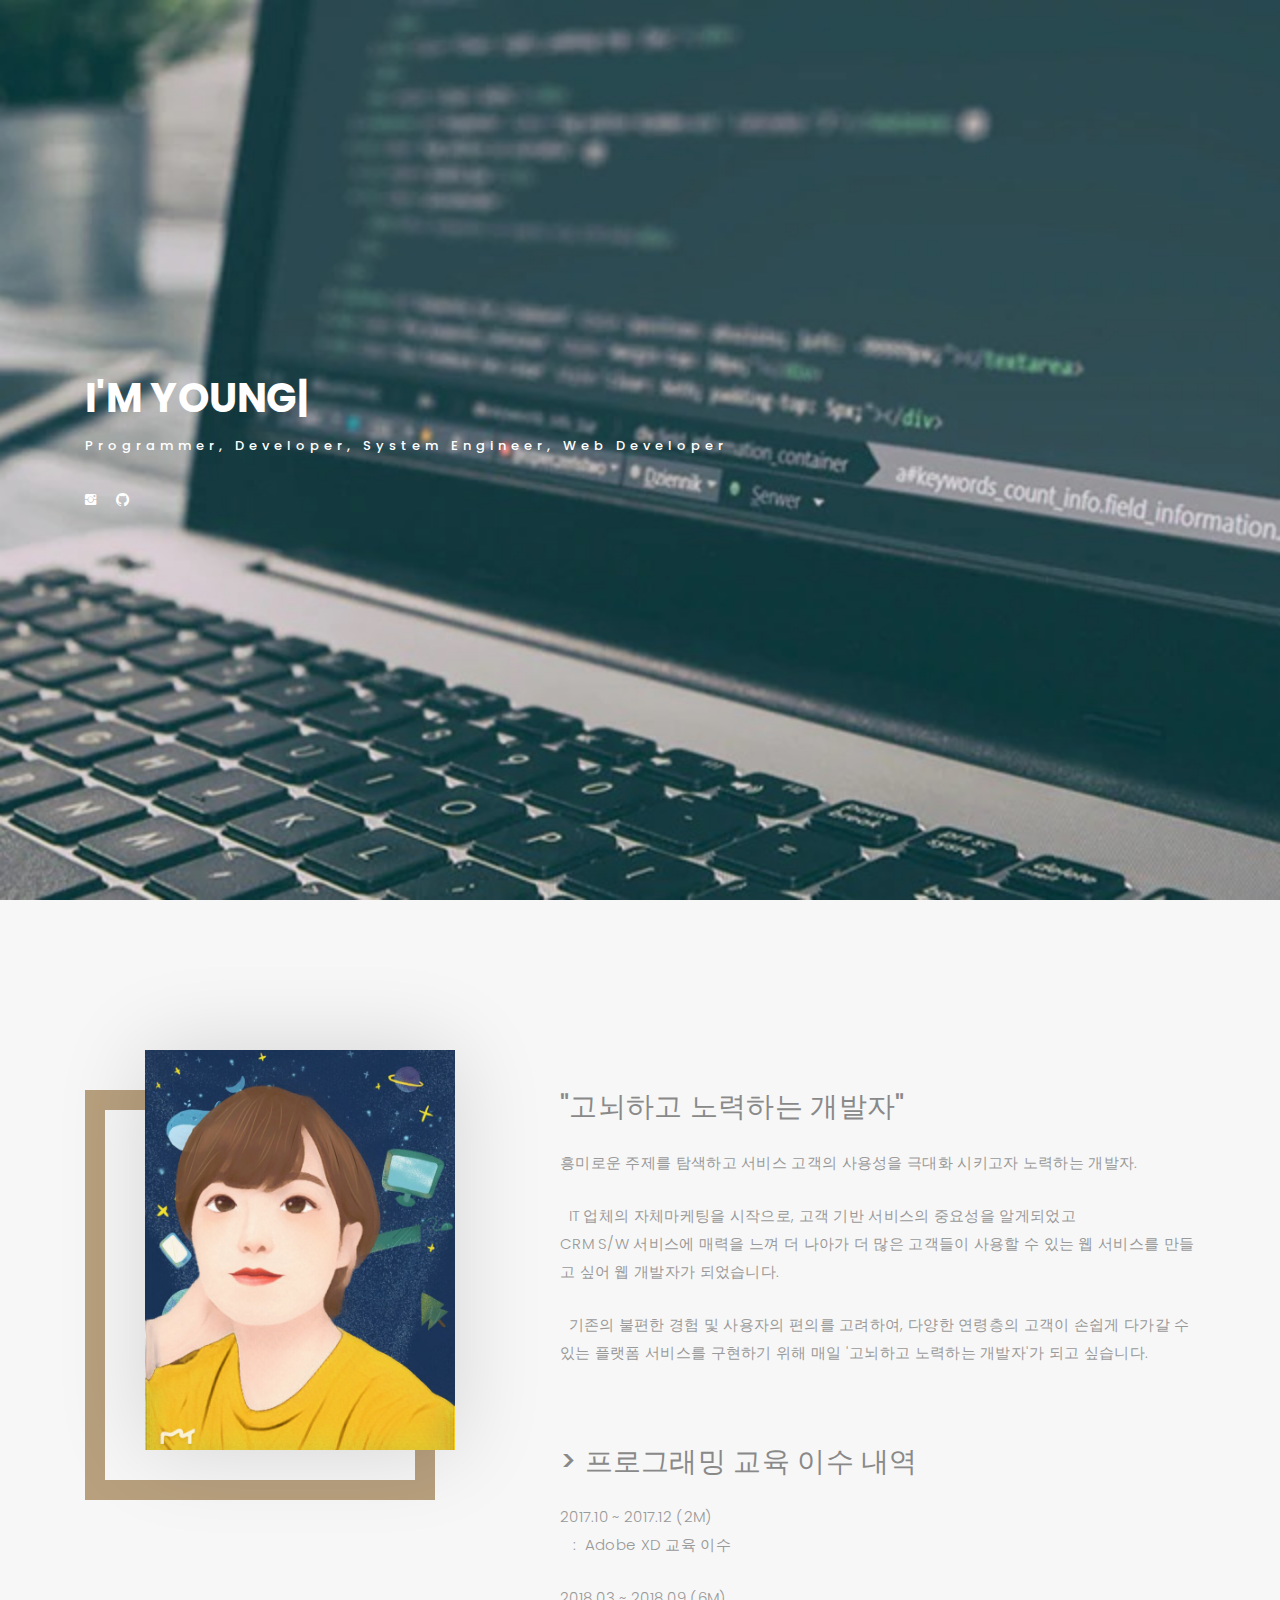
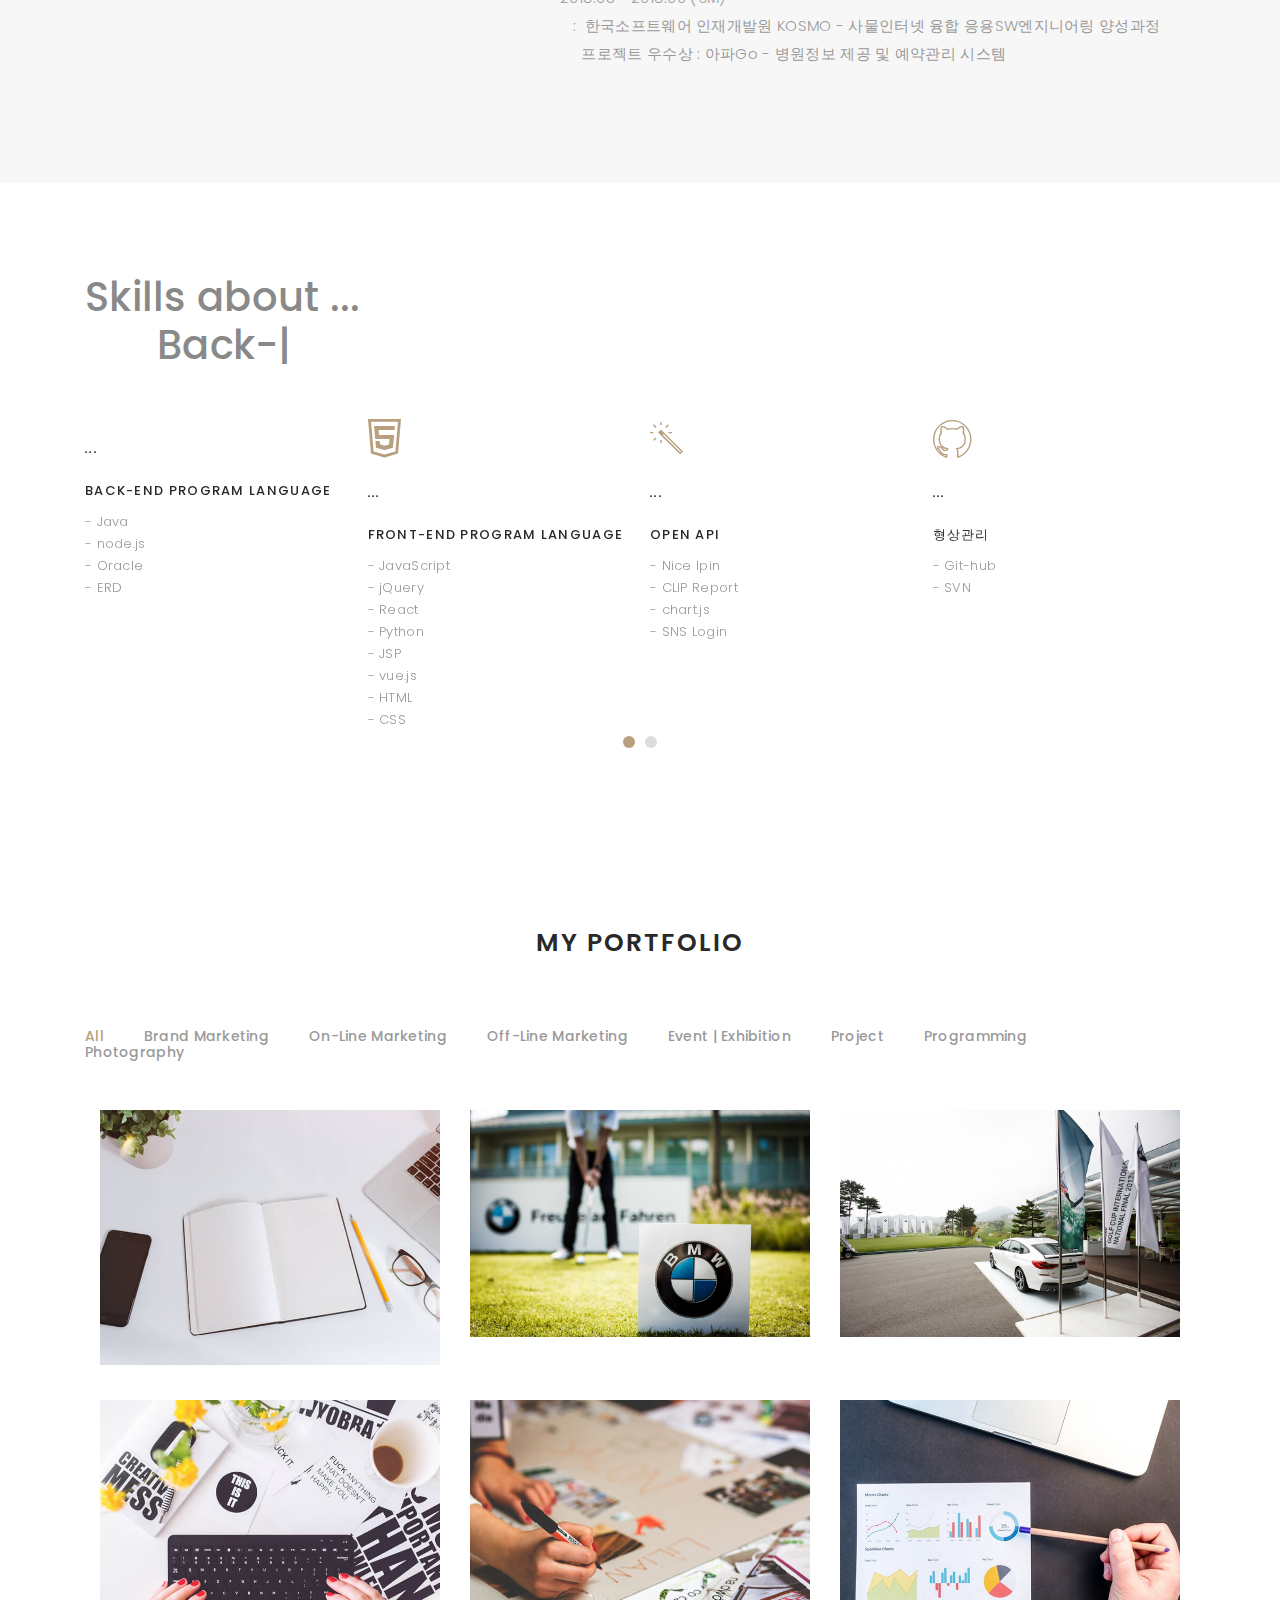
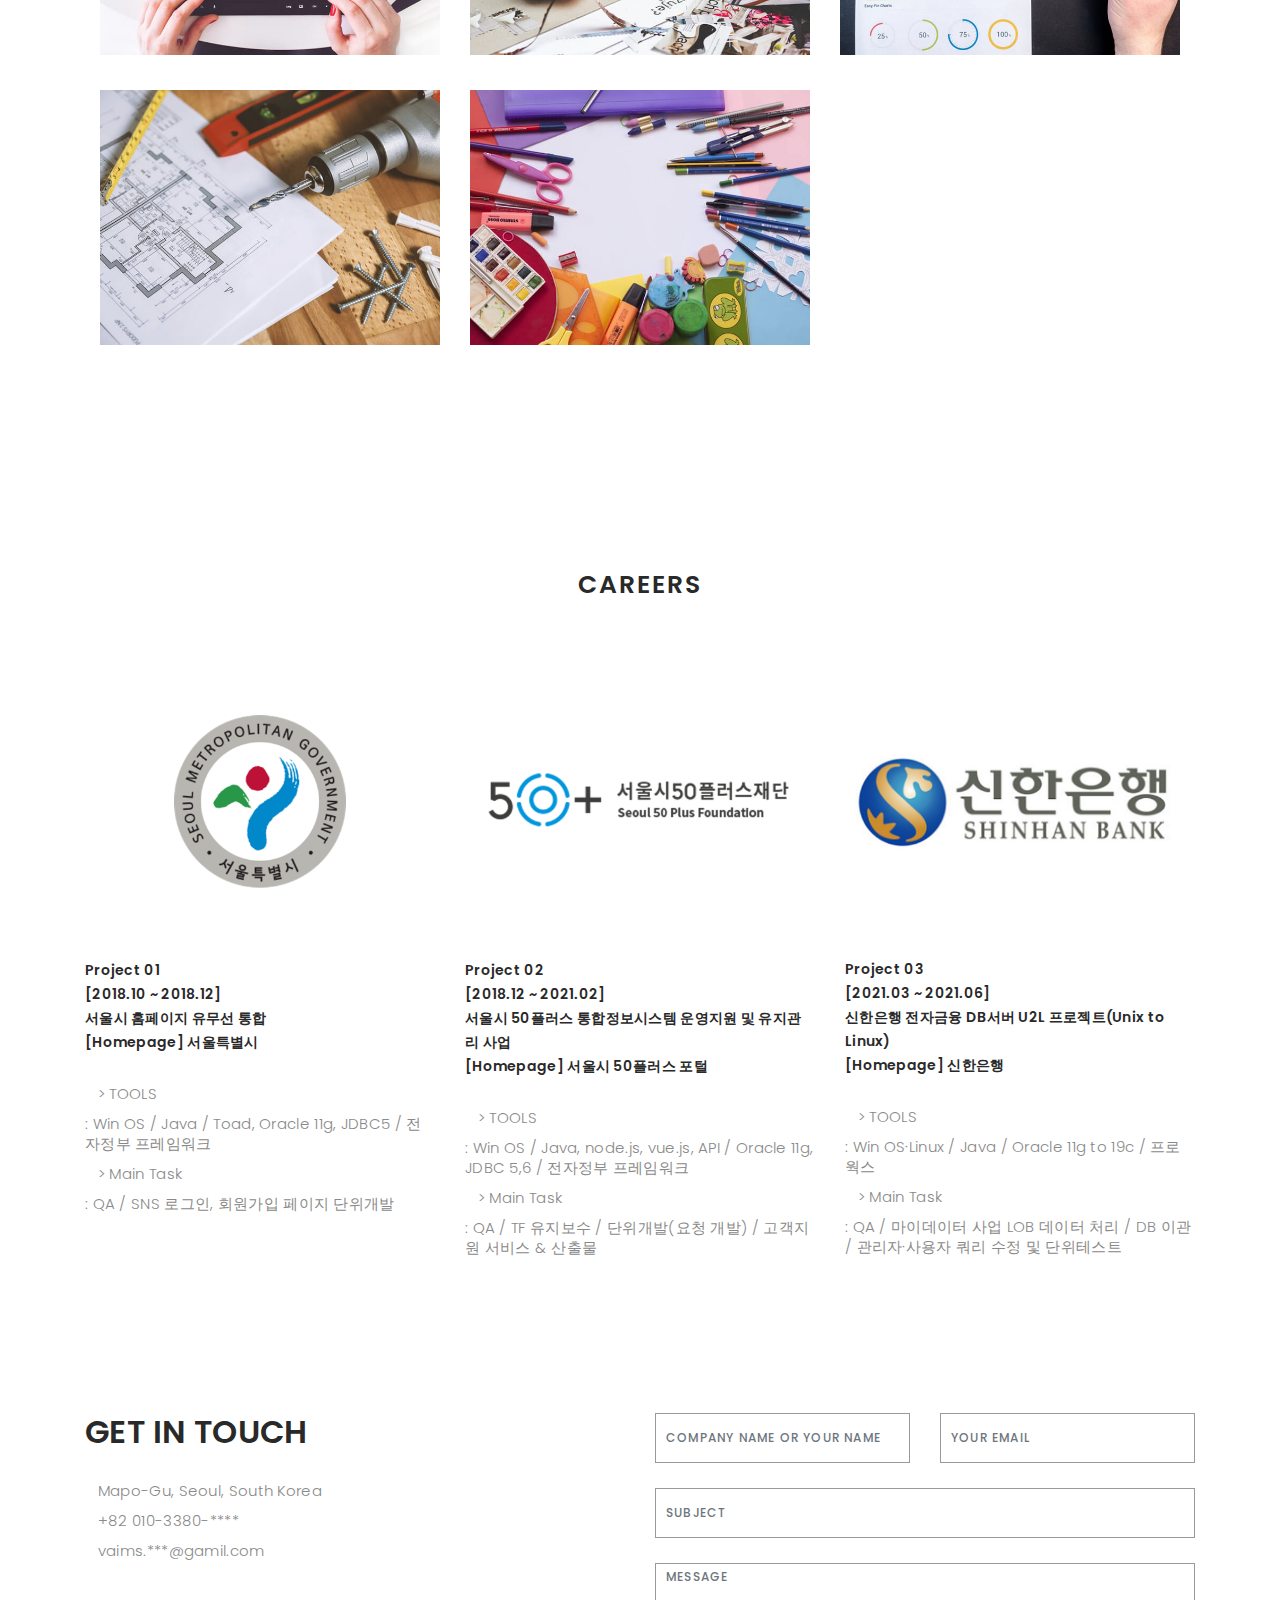
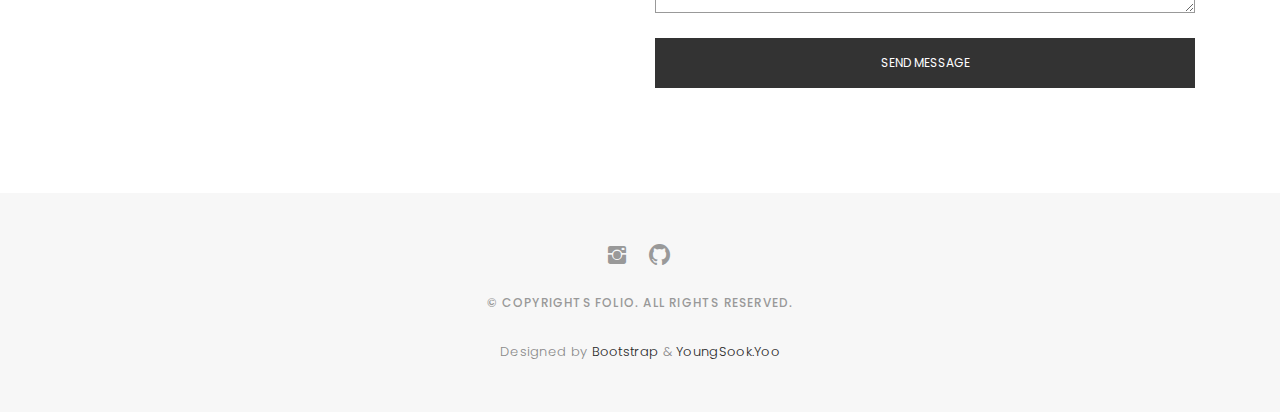
==== index.html @ ab460803 "2022.04.12_23:59 - 오늘 마지막 업뎃" ====
<html>
<head>
  <!-- meta -->
  <meta charset="utf-8">
  <meta content="width=device-width, initial-scale=1.0" name="viewport">

  <title>wegoYoo Folio</title>
  <meta content="" name="keywords">
  <meta content="" name="description">

  <!-- Google Fonts -->
  <link href="https://fonts.googleapis.com/css?family=Poppins:300,300i,400,400i,500,500i,600,600i,700,700i|Playfair+Display:400,400i,700,700i,900,900i" rel="stylesheet">

  <!-- Bootstrap CSS File -->
  <link href="resources/css/bootstrap.min.css" rel="stylesheet">

  <!-- Libraries CSS Files -->
  <link href="resources/css/ionicons.min.css" rel="stylesheet">
  <link href="resources/css/owl.carousel.min.css" rel="stylesheet">
  <link href="resources/css/magnific-popup.css" rel="stylesheet">
  <link href="resources/css/hover.min.css" rel="stylesheet">
  <!-- Main Stylesheet File -->
  <link href="resources/css/style.css" rel="stylesheet">

  <!-- Responsive css -->
  <link href="resources/css/responsive.css" rel="stylesheet">

  <!-- Favicon -->
  <link rel="shortcut icon" href="resources/images/favicon_03.png">

  <!-- =======================================================
    Theme Name: Folio
    Theme URL: https://bootstrapmade.com/folio-bootstrap-portfolio-template/
    Author: BootstrapMade.com
    Author URL: https://bootstrapmade.com
  ======================================================= -->
</head>

<body>

  <!-- start section navbar -->
  <nav id="main-nav">
    <div class="row">
      <div class="container">

        <div class="logo">
          <a href="#"><img src="resources/images/logo_03.png" alt="logo"></a>
        </div>

        <div class="responsive"><i data-icon="m" class="ion-navicon-round"></i></div>

        <ul class="nav-menu list-unstyled">
          <li><a href="#home" class="smoothScroll">Home | 홈</a></li>
          <li><a href="#aboutme" class="smoothScroll">About me | 소개</a></li>
          <li><a href="#skills" class="smoothScroll">Skills | 기술</a></li>
          <li><a href="#portfolio" class="smoothScroll">Portfolio | 포트폴리오</a></li>
          <li><a href="#careers" class="smoothScroll">Careers | 경력</a></li>
          <li><a href="#contact" class="smoothScroll">Contact | 연락</a></li>
          <li><a href="manager.do">Manager | 관리자</a></li>
        </ul>

      </div>
    </div>
  </nav>
  <!-- End section navbar -->


  <!-- start section header -->
  <div id="header" class="home">

    <div class="container">
      <div class="header-content">
        <h1>I'm <span class="typed"></span></h1>
        <p>Programmer, Developer, System Engineer, Web Developer</p>

        <ul class="list-unstyled list-social">
          <!--
          <li><a href="#"><i class="ion-social-facebook"></i></a></li>
          <li><a href="#"><i class="ion-social-twitter"></i></a></li>
          <li><a href="#"><i class="ion-social-googleplus"></i></a></li>
          <li><a href="#"><i class="ion-social-tumblr"></i></a></li>
          <li><a href="#"><i class="ion-social-dribbble"></i></a></li>
          -->
          <li><a href="https://www.instagram.com/nwego_on/"><i class="ion-social-instagram"></i></a></li>
          <li><a href="https://github.com/wegoYoo"><i class="ion-social-github"></i></a></li>
        </ul>
      </div>
    </div>
  </div>
  <!-- End section header -->


  <!-- start section aboutme -->
  <div id="aboutme" class="paddsection">
    <div class="container">
      <div class="row justify-content-between">

        <div class="col-lg-4 ">
          <div class="div-img-bg">
            <div class="aboutme-img">
              <img src="resources/images/claire.jpg" class="img-responsive" alt="me">
            </div>
          </div>
        </div>

        <!-- About me 소개문구 Start -->
        <div class="col-lg-7">
          <div class="aboutme-descr">
            <h3>"고뇌하고 노력하는 개발자"</h3>
            <p>흥미로운 주제를 탐색하고 서비스 고객의 사용성을 극대화 시키고자 노력하는 개발자.</p>
            
            <p>&nbsp&nbspIT 업체의 자체마케팅을 시작으로, 고객 기반 서비스의 중요성을 알게되었고<br>
            CRM S/W 서비스에 매력을 느껴 더 나아가 더 많은 고객들이 사용할 수 있는 웹 서비스를 만들고 싶어 웹 개발자가 되었습니다.</p>
            
            <p>&nbsp&nbsp기존의 불편한 경험 및 사용자의 편의를 고려하여, 다양한 연령층의 고객이 손쉽게 다가갈 수 있는 플랫폼 서비스를 구현하기 위해 매일 '고뇌하고 노력하는 개발자'가 되고 싶습니다.</p>
          </div>
          <p>&nbsp</p>
          <h3> > 프로그래밍 교육 이수 내역</h3>
          <p>
           2017.10 ~ 2017.12 (2M)<br>
            &nbsp&nbsp :&nbsp Adobe XD 교육 이수
          </p>
          <p>
           2018.03 ~ 2018.09 (6M)<br>
            &nbsp&nbsp :&nbsp 한국소프트웨어 인재개발원 KOSMO - 사물인터넷 융합 응용SW엔지니어링 양성과정 <br>
            &nbsp&nbsp&nbsp&nbsp 프로젝트 우수상 : 아파Go - 병원정보 제공 및 예약관리 시스템
          </p>

        </div>
        <!-- About me 소개문구 End -->
      </div>
    </div>
  </div>
  <!-- end section aboutme -->

  
  <!-- start section skills -->
  <div id="skills" class="paddsection">
    <div class="container">
      
      <h1>Skills about ...</h1>
      <h1>&nbsp&nbsp&nbsp&nbsp&nbsp&nbsp
        <span class="typed2"></span>
      </h1>
      <h1> &nbsp&nbsp&nbsp </h1>
        <!--  
          <p>UI/UX</p>
          <p>text 01</p>
          <p>text 02</p>
          <p>...</p>
        -->
        
<!-- 이동 여기로  -->
        <div class="services-carousel owl-theme">
          
          <!-- Back-end program 언어 -->
          <!-- Java / node / Oracle / ERD -->
          <div class="services-block">
            <i class="icon ion_social_nodejs-outline"><span>...</span></i>
            <span>Back-end Program Language</span>
            <p class="separator">
              - Java<br>
              - node.js<br>
              - Oracle<br>
              - ERD
            </p>
          </div>

          <!-- Front-end program 언어 -->
          <!-- Javascript / jQuery / React / Python / JSP / vue / HTML / CSS -->
          <div class="services-block">
            <i class="icon ion-social-html5-outline"><span>...</span></i>
            <span>Front-end Program Language</span>
            <p class="separator">
              - JavaScript<br>
              - jQuery<br>
              - React<br>
              - Python<br>
              - JSP<br>
              - vue.js<br>
              - HTML<br>
              - CSS
            </p>
          </div>
          
          <!-- Open API (Open Application Programing Interface) -->
          <!-- Nice Ipin / CLIP Report / chart.js / SNS Login -->
          <div class="services-block">
            <i class="ion-ios-color-wand-outline"><span>...</span></i>
            <span>Open API</span>
            <p class="separator">
              - Nice Ipin<br>
              - CLIP Report<br>
              - chart.js<br>
              - SNS Login
            </p>
          </div>

          <!-- 형상관리 -->
          <!-- Git-hub / SVN -->
          <div class="services-block">
            <i class="icon ion-social-github-outline"><span>...</span></i>
            <span>형상관리</span>
            <p class="separator">
              - Git-hub<br>
              - SVN
            </p>
          </div>
          
          <!-- UX / UI -->
          <!-- Adobe XD -->
          <div class="services-block">
            <i class="ion-ios-browsers-outline"></i>
            <span>UI/UX DESIGN</span>
            <p class="separator"> 
              - Adobe XD
            </p>
            <!--
            숙명여자대학교 경영전문 대학원 재학중, Design Thinking 솔루션기획 과제로 Adobe XD 프로그램을 적용하여 KB App Card prototype을 제작하였습니다.
            동영상 첨부 : C:\Users\vaims\Desktop\File Tree\Claire.yoo\03_SMU\Tiger Program_Design Thinking_정병익 교수님/KB App Card_prototype_감귤스.mp4
            -->
          </div>

          <!-- APP program 언어 -->
          <!-- Android Studio -->
          <div class="services-block">
            <i class="ion-social-android-outline"></i>
            <span>APP Program Language</span>
            <p class="separator">
              >> Android studio
            </p>
              <!--
              - 교육이력 : 개발자 교육<br> 안드로이드 스튜디로 프로그램으로 TEST앱 생성
              -->
          </div>
          
<!-- 생략
          <div class="services-block">
            <i class="ion-ios-analytics-outline"></i>
            <span>Analytics</span>
            <p class="separator">To an English person, it will seem like simplified English,told me what </p>
          </div>

          <div class="services-block">
            <i class="ion-ios-camera-outline"></i>
            <span>PHOTOGRAPHY 행사기획</span>
            <p class="separator">To an English person, it will seem like simplified English,told me what </p>
          </div>
생략 -->
        </div>
    </div>
  </div>
  <!-- end section skills -->
  

  <!-- start section services -->
<!-- 
  <div id="services">
    <div class="container">
이동 여기서
    </div>
  </div>
-->
  <!-- end section services -->


  <!-- start section portfolio -->
  <div id="portfolio" class="text-center paddsection">

    <div class="container">
      <div class="section-title text-center">
        <h2>My Portfolio</h2>
      </div>
    </div>

    <div class="container">
      <div class="row">
        <div class="col-md-12">

          <div class="portfolio-list">

            <ul class="nav list-unstyled" id="portfolio-flters">
<!-- 
              <li class="filter filter-active" data-filter=".all">all</li>
              <li class="filter" data-filter=".branding">branding</li>
              <li class="filter" data-filter=".mockups">mockups</li>
              <li class="filter" data-filter=".uikits">ui kits</li>
              <li class="filter" data-filter=".webdesign">web design</li>
              <li class="filter" data-filter=".photography">photography</li>
 -->
              <li class="filter filter-active" data-filter=".all">all</li>
              <li class="filter" data-filter=".brandMarketing">brand marketing</li>
              <li class="filter" data-filter=".onlineMarketing">on-line marketing</li>
              <li class="filter" data-filter=".offlineMarketing">off-line marketing</li>
              <li class="filter" data-filter=".eventAndExhibition">event | exhibition</li>
              <li class="filter" data-filter=".project">project</li>
              <li class="filter" data-filter=".programming">programming</li>
              <li class="filter" data-filter=".photography">photography</li>
            </ul>

          </div>

          <div class="portfolio-container">

            <div class="col-lg-4 col-md-6 portfolio-thumbnail all brandMarketing programming project">
              <a class="popup-img" href="resources/images/portfolio/1.jpg">
                <img src="resources/images/portfolio/1.jpg" alt="img">
              </a>
            </div>
            
            <div class="col-lg-4 col-md-6 portfolio-thumbnail all onlineMarketing programming project">
              <a class="popup-img" href="resources/images/BGCI2018_01.jpg">
                <img src="resources/images/BGCI2018_01.jpg" alt="img">
              </a>
            </div>
            
            <div class="col-lg-4 col-md-6 portfolio-thumbnail all offlineMarketing programming project">
              <a class="popup-img" href="resources/images/BMW_GolfCupInternational National Final 2017_05.jpg">
                <img src="resources/images/BMW_GolfCupInternational National Final 2017_05.jpg" alt="img">
              </a>
            </div>

            <div class="col-lg-4 col-md-6 portfolio-thumbnail all eventAndExhibition programming photography">
              <a class="popup-img" href="resources/images/portfolio/2.jpg">
                <img src="resources/images/portfolio/2.jpg"  alt="img">
              </a>
            </div>

            <div class="col-lg-4 col-md-6 portfolio-thumbnail all brandMarketing webdesig photographyn">
              <a class="popup-img" href="resources/images/portfolio/3.jpg">
                <img src="resources/images/portfolio/3.jpg" alt="img">
              </a>
            </div>

            <div class="col-lg-4 col-md-6 portfolio-thumbnail all eventAndExhibition project photography">
              <a class="popup-img" href="resources/images/portfolio/4.jpg">
                <img src="resources/images/portfolio/4.jpg" alt="img">
              </a>
            </div>

            <div class="col-lg-4 col-md-6 portfolio-thumbnail all brandMarketing programming photography">
              <a class="popup-img" href="resources/images/portfolio/5.jpg">
                <img src="resources/images/portfolio/5.jpg" alt="img">
              </a>
            </div>

            <div class="col-lg-4 col-md-6 portfolio-thumbnail all eventAndExhibition programming project">
              <a class="popup-img" href="resources/images/portfolio/6.jpg">
                <img src="resources/images/portfolio/6.jpg" alt="img">
              </a>
            </div>

          </div>
        </div>
      </div>
    </div>

  </div>
  <!-- End section portfolio -->


  <!-- start section careers -->
  <div id="careers" class="text-left paddsection">

    <div class="container">
      <div class="section-title text-center">
        <h2>careers</h2>
      </div>
    </div>

    <div class="container">
      <div class="careers-block">
        <div class="row">

          <div class="col-lg-4 col-md-6">
            <div class="careers-info">
              <a href="careers_01.do"><img src="resources/images/careers_post_01.png" class="img-responsive" alt="img"></a>
              <div class="careers-txt">
                
              <h2 class="mb-30">
                <p>
                  <a href="careers_01.do">Project 01
                    <br>
                    <span>[2018.10 ~ 2018.12]</span>
                    <br>
                    서울시 홈페이지 유무선 통합
                  </a>
                </p>
                <p><a href="https://www.seoul.go.kr/main/index.jsp">[Homepage] 서울특별시</a></p>
              </h2>
          
              <ul class="contact-details">
                <li><span>&nbsp&nbsp > TOOLS </span></li>
                <li><span>: Win OS / Java / Toad, Oracle 11g, JDBC5 / 전자정부 프레임워크</span></li>
                <li><span>&nbsp&nbsp > Main Task </span></li>
                <li><span>: QA / SNS 로그인, 회원가입 페이지 단위개발</span></li>
              </ul>
                
<!--
                <h3>
                  <a href="careers_01.do">
                    Proj 01
                    <br>[2018.10 - 2018.12]
                    <br>서울시 홈페이지 유무선 통합
                  </a>
                </h3>
                <p class="separator">> Win OS / Java / Toad, Oracle 11g, JDBC5 / 전자정부 프레임워크</p>
                <br><p class="separator">> Main Task : QA / SNS 로그인, 회원가입 페이지 단위개발</p>
                <br><p class="separator"><a href="https://www.seoul.go.kr/main/index.jsp">[Homepage] 서울특별시</a></p>
-->
              </div>
            </div>
          </div>

          <div class="col-lg-4 col-md-6">
            <div class="careers-info">
              <a href="careers_02.do"><img src="resources/images/careers_post_02.png" class="img-responsive" alt="img"></a>
              <div class="careers-txt">
                
              <h2 class="mb-30">
                <p>
                  <a href="careers_02.do">Project 02
                    <br>
                    <span>[2018.12 ~ 2021.02]</span>
                    <br>
                    서울시 50플러스 통합정보시스템 운영지원 및 유지관리 사업
                  </a>
                </p>
                <p><a href="https://www.50plus.or.kr">[Homepage] 서울시 50플러스 포털</a></p>
              </h2>
          
              <ul class="contact-details">
                <li><span>&nbsp&nbsp > TOOLS </span></li>
                <li><span>: Win OS / Java, node.js, vue.js, API / Oracle 11g, JDBC 5,6 / 전자정부 프레임워크</span></li>
                <li><span>&nbsp&nbsp > Main Task </span></li>
                <li><span>: QA / TF 유지보수 / 단위개발(요청 개발) / 고객지원 서비스 & 산출물</span></li>
              </ul>
                
<!--
                <h3>
                  <a href=careers_02.do>
                    Proj 02
                    <br>[2018.12 - 2021.02]
                    <br>서울시 50플러스 통합정보시스템 운영지원 및 유지관리 사업
                  </a>
                </h3>
                <p class="separator">> Win OS / Java, npm, View, API / Oracle 11g, JDBC 5,6 / 전자정부 프레임워크</p>
                <br><p class="separator">> Main Task : QA / TF 유지보수 / 단위개발 / 고객지원 서비스</p>
                <br><p class="separator"><a href="https://www.50plus.or.kr">[Homepage] 서울시 50플러스 포털</a></p>
-->
              </div>
            </div>
          </div>

          <div class="col-lg-4 col-md-6">
            <div class="careers-info">
              <a href="careers_03.do"><img src="resources/images/careers_post_03.png" class="img-responsive" alt="img"></a>
              <div class="careers-txt">

              <h2 class="mb-30">
                <p>
                  <a href="careers_03.do">Project 03
                    <br>
                    <span>[2021.03 ~ 2021.06]</span>
                    <br>
                    신한은행 전자금융 DB서버 U2L 프로젝트(Unix to Linux)
                  </a>
                </p>
                <p><a href="https://shinhan.com">[Homepage] 신한은행</a></p>
              </h2>
          
              <ul class="contact-details">
                <li><span>&nbsp&nbsp > TOOLS </span></li>
                <li><span>: Win OS·Linux / Java / Oracle 11g to 19c / 프로웍스</span></li>
                <li><span>&nbsp&nbsp > Main Task </span></li>
                <li><span>: QA / 마이데이터 사업 LOB 데이터 처리 / DB 이관 / 관리자·사용자 쿼리 수정 및 단위테스트</span></li>
              </ul>
                
<!--
                <h3>
                  <a href="careers_03.do">
                    Proj 03
                    <br>[2021.03 - 2021.06]
                    <br>신한은행 전자금융 DB서버 U2L 프로젝트(Unix to Linux)
                  </a>
                </h3>
                <p class="separator">> Win OS·Linux / Java / Oracle 11g to 19c / 프로웍스</p>
                <br><p class="separator">> Main Task : QA / 마이데이터 사업 LOB 데이터 처리 / DB 이관 / 관리자·사용자 쿼리 수정 및 단위테스트</p>
                <br><p class="separator"><a href="https://shinhan.com">[Homepage] 신한은행</a></p>
-->
              </div>
            </div>
          </div>

        </div>
      </div>
    </div>

  </div>
  <!-- End section careers -->


  <!-- start sectoion contact -->
  <div id="contact" class="paddsection">
    <div class="container">
      <div class="contact-block1">
        <div class="row">

          <div class="col-lg-6">
            <div class="contact-contact">

              <h2 class="mb-30">GET IN TOUCH</h2>

              <ul class="contact-details">
                <!-- <li><span> Street</span></li> -->
                <li><span>&nbsp&nbsp Mapo-Gu, Seoul, South Korea</span></li>
                <li><span>&nbsp&nbsp +82 010-3380-****</span></li>
                <li><span>&nbsp&nbsp vaims.***@gamil.com</span></li>
              </ul>

            </div>
          </div>

          <div class="col-lg-6">
            <form action="" method="post" role="form" class="contactForm">
              <div class="row">

                <div id="sendmessage">Your message has been sent. Thank you!</div>
                <div id="errormessage"></div>

                <!-- 업체명/담당자 이름 -->
                <div class="col-lg-6">
                  <div class="form-group contact-block1">
                    <input type="text" name="name" class="form-control" id="name" placeholder="Company Name OR Your Name" data-rule="minlen:4" data-msg="Please enter at least 4 chars" />
                    <div class="validation"></div>
                  </div>
                </div>

                <!-- 이메일 -->
                <div class="col-lg-6">
                  <div class="form-group">
                    <input type="email" class="form-control" name="email" id="email" placeholder="Your Email" data-rule="email" data-msg="Please enter a valid email" />
                    <div class="validation"></div>
                  </div>
                </div>
                
                <!-- 제목 -->
<!--
                <div class="col-lg-12">
                  <div class="form-group">
                    <input type="text" class="form-control" name="subject" id="subject" placeholder="Subject" data-rule="minlen:4" data-msg="Please enter at least 8 chars of subject" />
                    <div class="validation"></div>
                  </div>
                </div>
-->
                <!-- 메일 제목 -->
                <div class="col-lg-12">
                  <div class="form-group">
                    <input type="text" class="form-control" name="subject" id="subject" placeholder="Subject" data-rule="minlen:4" data-msg="Please enter at least 8 chars of subject" />
                    <div class="validation"></div>
                  </div>
                </div>
                
                <!-- 메일 내용 -->
                <div class="col-lg-12">
                  <div class="form-group">
                    <textarea class="form-control" name="message" rows="20" data-rule="required" data-msg="Please write something for us" placeholder="Message"></textarea>
                    <div class="validation"></div>
                  </div>
                </div>

                <div class="col-lg-12">
                  <input type="submit" class="btn btn-defeault btn-send" value="Send message">
                </div>

              </div>
            </form>
          </div>
        </div>
      </div>
    </div>
  </div>
  <!-- end sectoion contact -->

  
  <!-- start sectoion manager -->
  
  
  <!-- end sectoion manager -->
  

  <!-- start section footer -->
  <div id="footer" class="text-center">
    <div class="container">
      <div class="socials-media text-center">

        <ul class="list-unstyled">
          <!--
          <li><a href="#"><i class="ion-social-facebook"></i></a></li>
          <li><a href="#"><i class="ion-social-twitter"></i></a></li>
          <li><a href="#"><i class="ion-social-googleplus"></i></a></li>
          <li><a href="#"><i class="ion-social-tumblr"></i></a></li>
          <li><a href="#"><i class="ion-social-dribbble"></i></a></li>
          -->
          <li><a href="https://www.instagram.com/nwego_on/"><i class="ion-social-instagram"></i></a></li>
          <li><a href="https://github.com/wegoYoo"><i class="ion-social-github"></i></a></li>
        </ul>

      </div>

      <p>&copy; Copyrights Folio. All rights reserved.</p>

      <div class="credits">
        <!--
          All the links in the footer should remain intact.
          You can delete the links only if you purchased the pro version.
          Licensing information: https://bootstrapmade.com/license/
          Purchase the pro version with working PHP/AJAX contact form: https://bootstrapmade.com/buy/?theme=Folio
        -->
        Designed by <a href="https://bootstrapmade.com/"> Bootstrap</a> & <a href="https://wegoyoo.github.io/my_folio/">YoungSook.Yoo</a>
<!--         Designed by <a href="https://bootstrapmade.com/">BootstrapMade</a> -->
      </div>
    </div>
  </div>
  <!-- End section footer -->

  <!-- JavaScript Libraries -->
  <script src="resources/js/jquery.min.js"></script>
  <script src="resources/js/jquery-migrate.min.js"></script>
  <script src="resources/js/bootstrap.bundle.min.js"></script>
  <script src="resources/js/typed.js"></script>
  <script src="resources/js/owl.carousel.min.js"></script>
  <script src="resources/js/magnific-popup.min.js"></script>
  <script src="resources/js/isotope.pkgd.min.js"></script>

  <!-- Contact Form JavaScript File -->
  <!-- <script src="resources/js/contactform.js"></script> -->

  <!-- Template Main Javascript File -->
  <script src="resources/js/main.js"></script>

</body>
</html>
---- resources/css/style.css ----
/*
  Theme Name: Folio
  Theme URL: https://bootstrapmade.com/folio-bootstrap-portfolio-template/
  Author: BootstrapMade.com
  Author URL: https://bootstrapmade.com
*/

/*  General Styling
/*-----------------------------------------------------------------------------------*/

body {
  background: #ffffff;
  color: #898989;
  font-family: 'Poppins', helvetica;
  font-size: 15px;
  font-weight: 300;
  line-height: 20px;
  letter-spacing: 0.02em;
  overflow-x: hidden;
  margin: 0 auto;
  padding: 0;
  -moz-box-sizing: border-box;
  -ms-box-sizing: border-box;
  -o-box-sizing: border-box;
  -webkit-box-sizing: border-box;
  box-sizing: border-box;
}

h1, h2, h3, h4, h5, h6 {
  margin: 0;
}

h2 {
  color: #292929;
  font-weight: 600;
}

h4 {
  color: #292929;
  font-size: 14px;
  font-weight: 600;
}

a {
  color: #292929;
  text-decoration: none !important;
  -moz-transition: all 0.5s ease-in-out 0s;
  -ms-transition: all 0.5s ease-in-out 0s;
  -o-transition: all 0.5s ease-in-out 0s;
  -webkit-transition: all 0.5s ease-in-out 0s;
  transition: all 0.5s ease-in-out 0s;
}

a:hover {
  -moz-transition: all 0.5s ease-in-out 0s;
  -ms-transition: all 0.5s ease-in-out 0s;
  -o-transition: all 0.5s ease-in-out 0s;
  -webkit-transition: all 0.5s ease-in-out 0s;
  transition: all 0.5s ease-in-out 0s;
}

a:hover, a:focus {
  color: #b8a07e;
  text-decoration: underline;
}

nav ul li a {
  padding: 2px 0 0 0;
  position: relative;
  display: block;
  font-size: 12px;
  color: #999999;
  letter-spacing: 0.1em;
  font-weight: 500;
  line-height: 14px;
  text-transform: uppercase;
  -moz-transition: all 0.5s ease-in-out 0s;
  -ms-transition: all 0.5s ease-in-out 0s;
  -o-transition: all 0.5s ease-in-out 0s;
  -webkit-transition: all 0.5s ease-in-out 0s;
  transition: all 0.5s ease-in-out 0s;
}

p {
  margin: 25px 0;
  padding: 0;
  font-size: 15px;
  color: #999999;
  line-height: 28px;
}

::-moz-selection {
  background: #b8a07e;
  color: #fff;
}

::selection {
  background: #b8a07e;
  color: #fff;
}

.btn {
  background: #333;
  border: medium none;
  border-radius: 0;
  color: #fff;
  font-size: 12px;
  height: 50px;
  line-height: 50px;
  padding: 0 30px;
  text-transform: uppercase;
}

.btn:hover, .btn:focus {
  color: #fff;
}

.padDiv {
  padding: 30px 20px;
}

.section-title {
  margin-bottom: 70px;
}

.section-title h2 {
  font-size: 25px;
  letter-spacing: 2px;
  text-transform: uppercase;
}

.form-control {
  background-color: transparent;
  border: 1px solid #999;
  border-radius: 0;
  color: #999999;
  font-size: 12px;
  font-weight: 500;
  height: 50px;
  letter-spacing: 0.1em;
  padding-left: 10px;
  margin: 0 0 25px 0;
  line-height: 14px;
  text-transform: uppercase;
}

.form-control:focus {
  box-shadow: none;
  outline: 0 none;
}

.paddsection {
  padding-top: 90px;
  padding-bottom: 90px;
}

.paddsections {
  padding-top: 90px;
  padding-bottom: 90px !important;
}

.hvr-shutter-in-horizontal::before {
  background: #333;
}

.hvr-shutter-in-horizontal:hover {
  background: #b8a07e;
}

.mb-30 {
  margin-bottom: 30px;
}

/*-----------------------------------------------------------------------------------*/
/*  Navbar Top
/*-----------------------------------------------------------------------------------*/

nav {
  position: fixed;
  background: #fff;
  z-index: 1000;
  width: 100%;
  padding: 20px;
  display: none;
  -webkit-box-shadow: 0px 2px 92px 0px rgba(0, 0, 0, 0.18);
  -moz-box-shadow: 0px 2px 92px 0px rgba(0, 0, 0, 0.18);
  box-shadow: 0px 2px 92px 0px rgba(0, 0, 0, 0.18);
}

.nav-menu {
  float: right;
  line-height: 32px;
  margin-bottom: 0;
  padding-top: 16px;
}

nav ul li {
  float: left;
  margin-right: 15px;
  font-family: 'Poppins', sans-serif;
  font-size: 14px;
  margin-left: 40px;
}

nav ul li a {
  padding: 2px 0 0 0;
  position: relative;
  display: block;
  font-size: 14px;
  color: #999999;
  font-family: 'Poppins', helvetica;
  font-weight: 500;
  line-height: 16px;
  text-transform: uppercase;
  letter-spacing: 0.02em;
  text-transform: capitalize;
}

.logo {
  float: left;
}

.logo img {
  width: 100px;
  height: 50px;
}

.responsive {
  display: none;
  font-size: 23px;
}

.active {
  color: #afafaf;
}

/*----------------------------------------------------------------------------------*/
/*  Header
/*-----------------------------------------------------------------------------------*/

#header {
  background: url("../images/home_main1.jpg") repeat scroll center center / cover;
  height: 100vh;
  width: 100%;
}


#header .header-content {
  height: 100vh;
  text-align: left;
  width: 100%;
  display: flex;
  justify-content: center;
  flex-direction: column;
}

.header-content h1 {
  font-size: 40px;
  font-weight: 700;
  margin-bottom: 10px;
  text-transform: uppercase;
  color: #fff;
}

.header-content p {
  font-size: 13px;
  letter-spacing: 5px;
  margin-top: 0;
  margin-bottom: 30px;
  text-transform: capitalize;
  color: #fff;
  font-weight: 500;
}

.header-content .list-social li {
  float: left;
  margin-right: 20px;
}

.header-content .list-social li i {
  color: #fff;
  font-size: 15px;
}

/*-----------------------------------------------------------------------------------*/
/*  About-me
/*-----------------------------------------------------------------------------------*/

#aboutme {
  width: 100%;
  height: auto;
  background: #f7f7f7;
  padding-top: 190px;
}

#aboutme .div-img-bg {
  padding-bottom: 30px;
  border: 20px solid #b8a07e;
}

#aboutme .div-img-bg .aboutme-img img {
  width: 100%;
  box-shadow: 0px 0px 85px 0px rgba(0, 0, 0, 0.14);
  margin-top: -60px;
  margin-left: 40px;
  height: 400px;
  object-fit: cover;
}

#aboutme .about-descr .p-heading {
  font-family: 'Poppins', helvetica;
  color: #b8a07e;
  font-weight: 500;
  line-height: 16px;
  text-transform: uppercase;
  font-size: 28px;
  text-transform: capitalize;
  text-align: left;
}

#aboutme .aboutme-descr .separator {
  max-width: 85%;
  margin-bottom: 0;
  text-align: left;
}

/*-----------------------------------------------------------------------------------*/
/*   Services
/*-----------------------------------------------------------------------------------*/

#services {
  background: #f7f7f7;
  position: relative;
  padding-bottom: 80px;
}

.owl-item {
  float: left;
}
.services-block span {
  margin: 10px 0;
  position: relative;
  font-size: 13px;
  color: #292929;
  letter-spacing: 0.1em;
  font-weight: 500;
  text-transform: uppercase;
  display: block;
}

.services-block .separator {
  margin: 0;
  font-size: 13px;
  line-height: 22px;
}

.services-block i {
  font-size: 44px;
  color: #b8a07e;
  line-height: 44px;
}


.services-carousel  .owl-stage-outer {
  overflow: hidden;
}

.services-carousel .owl-dots {
  margin-top: 5px;
  text-align: center;
}

.services-carousel .owl-dot {
  display: inline-block;
  margin: 0 5px;
  width: 12px !important;
  height: 12px !important;
  border-radius: 50%;
  border: 0;
  padding: 0 !important;
  background-color: #ddd;
  cursor: pointer;
}

.services-carousel .owl-dot.active {
  background-color: #b8a07e;
}

.owl-nav {
  display: none;
}


/*-----------------------------------------------------------------------------------*/
/*  Portfolio
/*-----------------------------------------------------------------------------------*/

#portfolio {
  position: relative;
  padding-bottom: 50px;
}

#portfolio .portfolio-list {
  margin-bottom: 50px;
}

#portfolio .portfolio-list .nav {
  display: inline-block;
  margin: 0;
}

#portfolio .portfolio-list .nav li {
  margin: 0 40px 0 0;
  float: left;
  font-size: 14px;
  color: #999999;
  line-height: 16px;
  cursor: pointer;
  font-family: 'Poppins', helvetica;
  font-weight: 500;
  letter-spacing: 0.02em;
  text-transform: capitalize;
  -moz-transition: all 0.5s ease-in-out 0s;
  -ms-transition: all 0.5s ease-in-out 0s;
  -o-transition: all 0.5s ease-in-out 0s;
  -webkit-transition: all 0.5s ease-in-out 0s;
  transition: all 0.5s ease-in-out 0s;
}

#portfolio .portfolio-list .nav li:hover, #portfolio .portfolio-list .nav li.filter-active  {
  color: #b8a07e;
  -moz-transition: all 0.5s ease-in-out 0s;
  -ms-transition: all 0.5s ease-in-out 0s;
  -o-transition: all 0.5s ease-in-out 0s;
  -webkit-transition: all 0.5s ease-in-out 0s;
  transition: all 0.5s ease-in-out 0s;
}

#portfolio .portfolio-container {
  display: inline-block;
  margin-bottom: 50px;
  width: 100%;
}

.portfolio-thumbnail {
  margin-bottom: 30px;
  overflow: hidden;
  min-height: 260px;
}

.portfolio-thumbnail img {
  max-width: 100%;
}

/*-----------------------------------------------------------------------------------*/
/*  resume -> careers
/*-----------------------------------------------------------------------------------*/

#careers {
  height: auto;
  width: 100%;
  background: #f7f7f7;
  padding-bottom: 60px;
  position: relative;
}

#careers {
  background: #fff;
  padding-bottom: 30px;
}

#careers .careers-block {
  display: inline-block;
  height: auto;
  width: 100%;
}

#careers .careers-block .careers-info {
  position: relative;
}

.careers-block .careers-info img {
  max-width: 100%;
}

.careers-block .careers-info .careers-txt {
  padding: 25px 0px;
  position: relative;
}

.careers-block .careers-info .careers-txt h4 a {
  display: block;
  font-size: 19px;
  line-height: 24px;
  margin: 0 0 13px 0;
  font-weight: 500;
  color: #292929;
  -moz-transition: all 0.5s ease-in-out 0s;
  -ms-transition: all 0.5s ease-in-out 0s;
  -o-transition: all 0.5s ease-in-out 0s;
  -webkit-transition: all 0.5s ease-in-out 0s;
  transition: all 0.5s ease-in-out 0s;
}

.careers-block .careers-info .careers-txt h4 a:hover {
  color: #b8a07e;
  -moz-transition: all 0.5s ease-in-out 0s;
  -ms-transition: all 0.5s ease-in-out 0s;
  -o-transition: all 0.5s ease-in-out 0s;
  -webkit-transition: all 0.5s ease-in-out 0s;
  transition: all 0.5s ease-in-out 0s;
}

.careers-block .careers-info .careers-txt p {
  margin: 0;
  font-size: 14px;
  line-height: 24px;
}

/*-----------------------------------------------------------------------------------*/
/*  Contact
/*-----------------------------------------------------------------------------------*/

#contact {
  height: auto;
  width: 100%;
}

.contact-details {
  list-style: none;
  margin: 0;
  padding: 0;
}

.contact-details li {
  padding-bottom: 10px;
}

#contact input, #contact textarea {
  width: 100%;
}


#contact  #sendmessage {
  color: #18d26e;
  border: 1px solid #18d26e;
  display: none;
  text-align: center;
  padding: 15px;
  font-weight: 600;
  margin: 15px;
}

#contact  #errormessage {
  color: red;
  display: none;
  border: 1px solid red;
  text-align: center;
  padding: 15px;
  font-weight: 600;
  margin: 15px;
}

#contact #sendmessage.show, #contact #errormessage.show, #contact .show {
  display: block;
}

#contact .validation {
  color: red;
  display: none;
  margin: 0 0 20px;
  font-weight: 400;
  font-size: 13px;
}

/*-----------------------------------------------------------------------------------*/
/*  Footer
/*-----------------------------------------------------------------------------------*/

#footer {
  background: #f7f7f7;
  padding-top: 50px;
  padding-bottom: 50px;
}

#footer .socials-media {
  width: 100%;
}

#footer .socials-media ul {
  display: inline-block;
  float: none;
  margin: 0 0 20px 0;
}

#footer .socials-media ul li {
  float: left;
  margin-left: 10px;
  margin-right: 10px;
}

#footer .socials-media ul li a {
  font-size: 24px;
  color: #999;
  letter-spacing: 0.1em;
  font-weight: 500;
  background: transparent;
  text-transform: uppercase;
  -moz-transition: all 0.5s ease-in-out 0s;
  -ms-transition: all 0.5s ease-in-out 0s;
  -o-transition: all 0.5s ease-in-out 0s;
  -webkit-transition: all 0.5s ease-in-out 0s;
  transition: all 0.5s ease-in-out 0s;
}

#footer .socials-media ul li a:hover {
  color: #b8a07e;
  -moz-transition: all 0.5s ease-in-out 0s;
  -ms-transition: all 0.5s ease-in-out 0s;
  -o-transition: all 0.5s ease-in-out 0s;
  -webkit-transition: all 0.5s ease-in-out 0s;
  transition: all 0.5s ease-in-out 0s;
}

#footer p {
  font-size: 12px;
  letter-spacing: 0.1em;
  font-weight: 500;
  margin-top: 0;
  text-transform: uppercase;
}

.credits {
  font-size: 13px;
}
---- resources/css/responsive.css ----
/** Width between 1200x to 0
 *  ~~~~~~~~~~~~~~~~~~~~~~~~~~~~~~~~~~~~
 */

@media (min-width: 1200px) {

}

/** Width between 992px to 1199px
 *  ~~~~~~~~~~~~~~~~~~~~~~~~~~~~~~~~~~~~
 */

@media (min-width: 992px) and (max-width: 1199px) {
  
}

/** Width between 768px to 991px
 *  ~~~~~~~~~~~~~~~~~~~~~~~~~~~~~~~~~~~~
 */

@media (min-width: 768px) and (max-width: 991px) {
  /* Navbar */
  nav {
    padding: 10px 15px;
  }
  .nav-menu {
    margin-top: 40px;
    display: none;
    float: none;
    width: 100%;
  }
  .nav-menu li {
    float: none;
    width: 100%;
    text-align: center;
    border-top: 1px solid #f7f7f7;
    line-height: 45px;
    margin-left: 0;
    padding-top: 10px;
    padding-bottom: 10px;
  }
  .responsive {
    float: right;
    padding-top: 15px;
    display: block;
  }
  /* About */
  .head-info .header-content .cmaster h1 {
    font-size: 32px;
  }
  #about .div-img-bg {
    padding: 0;
  }
  #about .div-img-bg .about-img img {
    margin-top: 0%;
    margin-left: calc(0% - 0px);
  }
  #about .about-descr .p-heading {
    font-size: 20px;
  }
  #about .about-descr .separator {
    max-width: 100%;
    margin-bottom: 0;
  }
  /* portfolio */
  #portfolio .portfolio-list .nav li {
    float: none;
    margin: 20px;
    display: inline-block;
  }
  /* journal */
  #journal .journal-block .journal-info {
    margin-bottom: 30px;
  }
  /* Contact */
  .contact-contact {
    margin-bottom: 30px;
  }
  /* Footer */
  #footer .socials-media ul li {
    margin-right: 0;
    margin-left: 0;
    float: none;
    display: inline-block;
  }
}

/** Width between 767px to 0
 *  ~~~~~~~~~~~~~~~~~~~~~~~~~~~~~~~~~~~~
 */

@media (max-width: 767px) {
  /* Navbar */
  nav {
    padding: 20px 15px;
  }
  .nav-menu {
    margin-top: 40px;
    display: none;
    float: none;
    width: 100%;
  }
  .nav-menu li {
    float: none;
    width: 100%;
    text-align: center;
    border-top: 1px solid #f7f7f7;
    line-height: 45px;
    margin-left: 0;
    padding-top: 10px;
    padding-bottom: 10px;
  }
  .responsive {
    float: right;
    padding-top: 15px;
    display: block;
  }
  /* About */
  .head-info .header-content h1 {
    font-size: 32px;
  }
  #about .div-img-bg {
    padding: 0;
  }
  #about .div-img-bg .about-img img {
    margin-top: 0%;
    margin-left: calc(0% - 0px);
  }
  #about .about-descr .p-heading {
    font-size: 20px;
  }
  #about .about-descr .separator {
    max-width: 100%;
    margin-bottom: 0;
  }
  /* portfolio */
  #portfolio .portfolio-list .nav li {
    float: none;
    margin: 20px;
    display: inline-block;
  }
  /* journal */
  #journal .journal-block .journal-info {
    margin-bottom: 30px;
  }
  /* Contact */
  .contact-contact {
    margin-bottom: 30px;
  }
  /* Footer */
  #footer .socials-media ul li {
    margin-right: 0;
    margin-left: 0;
    float: none;
    display: inline-block;
  }
}

/** Width between 600px to 0
 *  ~~~~~~~~~~~~~~~~~~~~~~~~~~~~~~~~~~~~
 */

@media (max-width: 600px) {
  /* Navbar */
  nav {
    padding: 20px 15px;
  }
  .nav-menu {
    margin-top: 40px;
    display: none;
    float: none;
    width: 100%;
  }
  .nav-menu li {
    float: none;
    width: 100%;
    text-align: center;
    border-top: 1px solid #f7f7f7;
    line-height: 45px;
    margin-left: 0;
    padding-top: 10px;
    padding-bottom: 10px;
  }
  .responsive {
    float: right;
    padding-top: 15px;
    display: block;
  }
  /* About */
  .head-info .header-content h1 {
    font-size: 32px;
  }
  #about .div-img-bg {
    padding: 0;
  }
  #about .div-img-bg .about-img img {
    margin-top: 0%;
    margin-left: calc(0% - 0px);
  }
  #about .about-descr .p-heading {
    font-size: 20px;
  }
  #about .about-descr .separator {
    max-width: 100%;
    margin-bottom: 0;
  }
  /* portfolio */
  #portfolio .portfolio-list .nav li {
    float: none;
    margin: 10px;
    display: inline-block;
  }
  /* journal */
  #journal .journal-block .journal-info {
    margin-bottom: 30px;
  }
  /* Contact */
  .contact-contact {
    margin-bottom: 30px;
  }
  /* Footer */
  #footer .socials-media ul li {
    margin-right: 0;
    margin-left: 0;
    float: none;
    display: inline-block;
  }
}

/** Width between 480px to 0
 *  ~~~~~~~~~~~~~~~~~~~~~~~~~~~~~~~~~~~~
 */

@media (max-width: 480px) {
  /* Navbar */
  nav {
    padding: 20px 15px;
  }
  .nav-menu {
    margin-top: 40px;
    display: none;
    float: none;
    width: 100%;
  }
  .nav-menu li {
    float: none;
    width: 100%;
    text-align: center;
    border-top: 1px solid #f7f7f7;
    line-height: 45px;
    margin-left: 0;
    padding-top: 10px;
    padding-bottom: 10px;
  }
  .responsive {
    float: right;
    padding-top: 15px;
    display: block;
  }
  /* About */
  .head-info .header-content h1 {
    font-size: 32px;
  }
  #about .div-img-bg {
    padding: 0;
  }
  #about .div-img-bg .about-img img {
    margin-top: 0%;
    margin-left: calc(0% - 0px);
  }
  #about .about-descr .p-heading {
    font-size: 20px;
  }
  #about .about-descr .separator {
    max-width: 100%;
    margin-bottom: 0;
  }
  /* portfolio */
  #portfolio .portfolio-list .nav li {
    float: none;
    margin: 20px;
  }
  /* journal */
  #journal .journal-block .journal-info {
    margin-bottom: 30px;
  }
  /* Contact */
  .contact-contact {
    margin-bottom: 30px;
  }
  /* Footer */
  #footer .socials-media ul li {
    margin-right: 0;
    margin-left: 0;
    float: none;
    display: inline-block;
  }
}

/** Width between 320px to 0
 *  ~~~~~~~~~~~~~~~~~~~~~~~~~~~~~~~~~~~~
 */

@media (max-width: 320px) {
  /* Navbar */
  nav {
    padding: 20px 15px;
  }
  .nav-menu {
    margin-top: 40px;
    display: none;
    float: none;
    width: 100%;
  }
  .nav-menu li {
    float: none;
    width: 100%;
    text-align: center;
    border-top: 1px solid #f7f7f7;
    line-height: 45px;
    margin-left: 0;
    padding-top: 10px;
    padding-bottom: 10px;
  }
  .responsive {
    float: right;
    padding-top: 15px;
    display: block;
  }
  /* About */
  .head-info .header-content h1 {
    font-size: 32px;
  }
  #about .div-img-bg {
    padding: 0;
  }
  #about .div-img-bg .about-img img {
    margin-top: 0%;
    margin-left: calc(0% - 0px);
  }
  #about .about-descr .p-heading {
    font-size: 20px;
  }
  #about .about-descr .separator {
    max-width: 100%;
    margin-bottom: 0;
  }
  /* portfolio */
  #portfolio .portfolio-list .nav li {
    float: none;
    margin: 20px;
  }
  /* journal */
  #journal .journal-block .journal-info {
    margin-bottom: 30px;
  }
  /* Contact */
  .contact-contact {
    margin-bottom: 30px;
  }
  /* Footer */
  #footer .socials-media ul li {
    margin-right: 0;
    margin-left: 0;
    float: none;
    display: inline-block;
  }
  /* Single page */
  .entry-comments-body span {
    display: inline-block;
    margin-right: 0;
  }
}
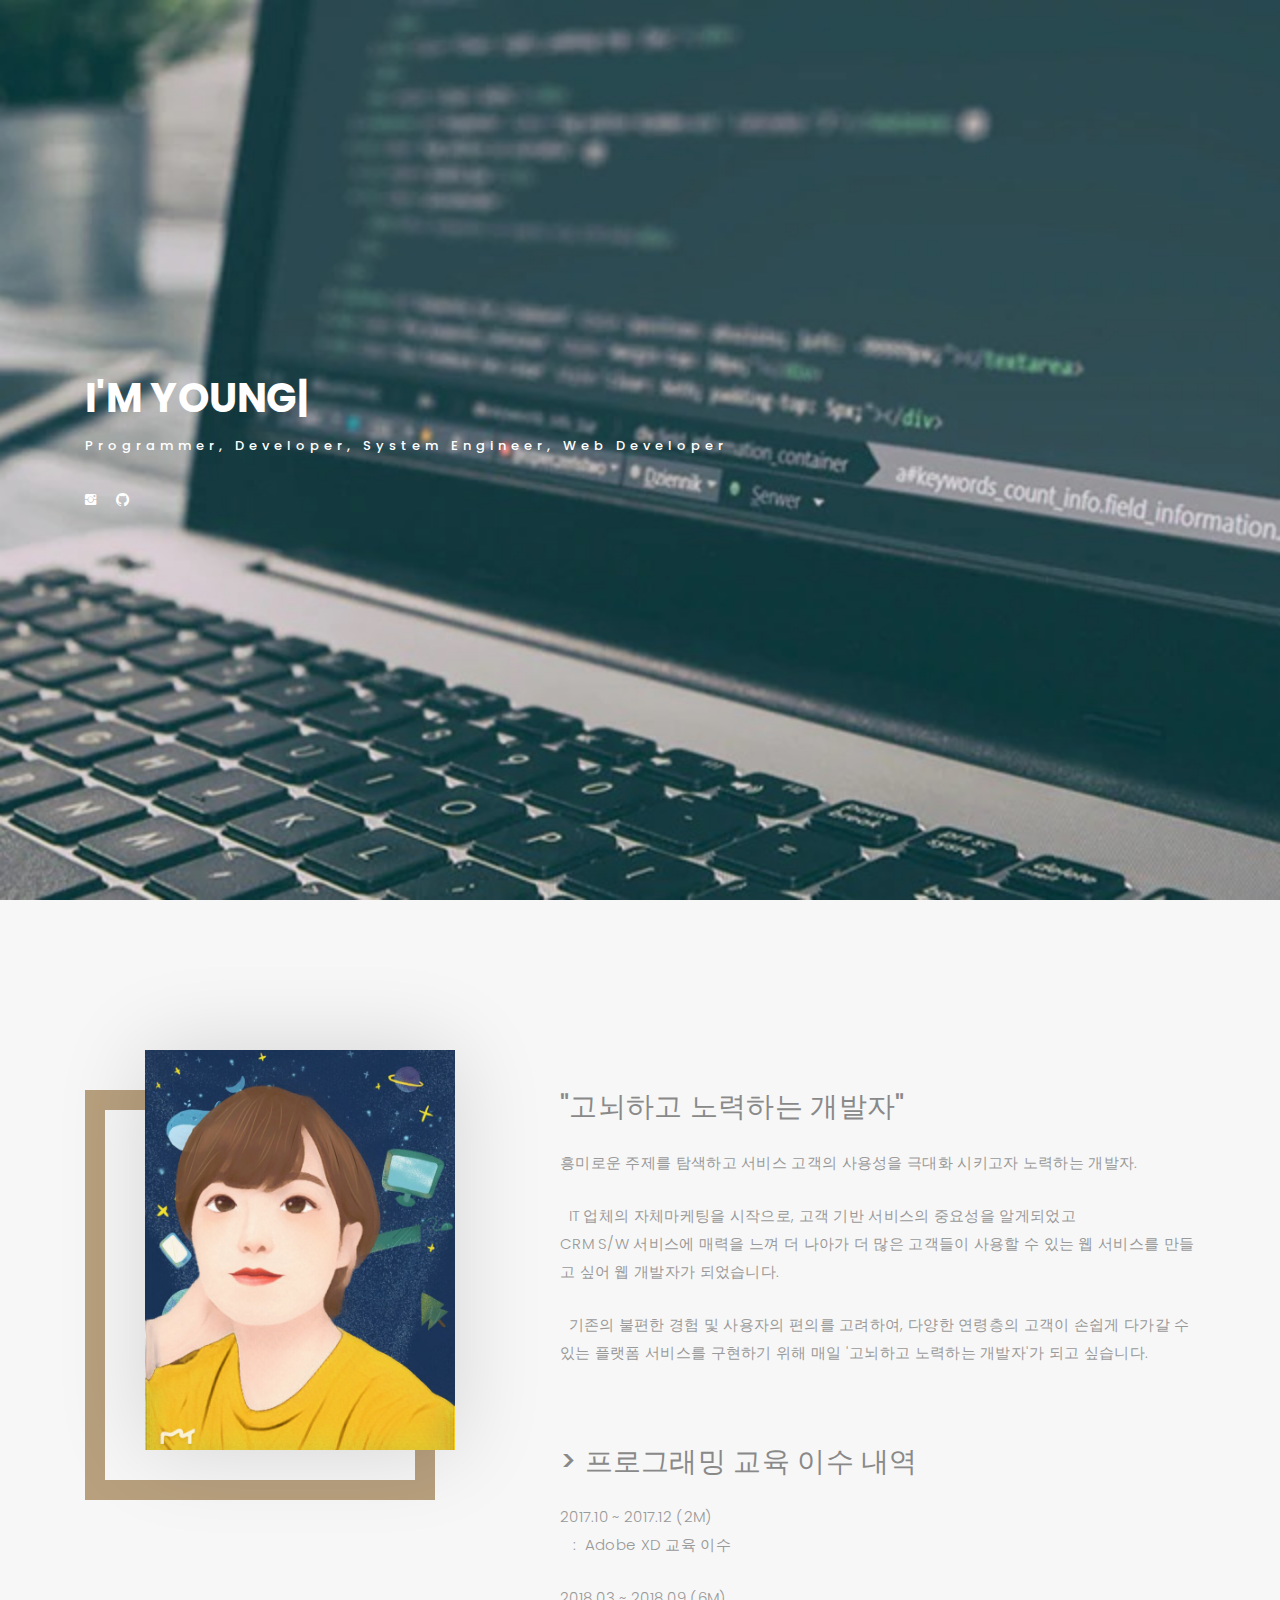
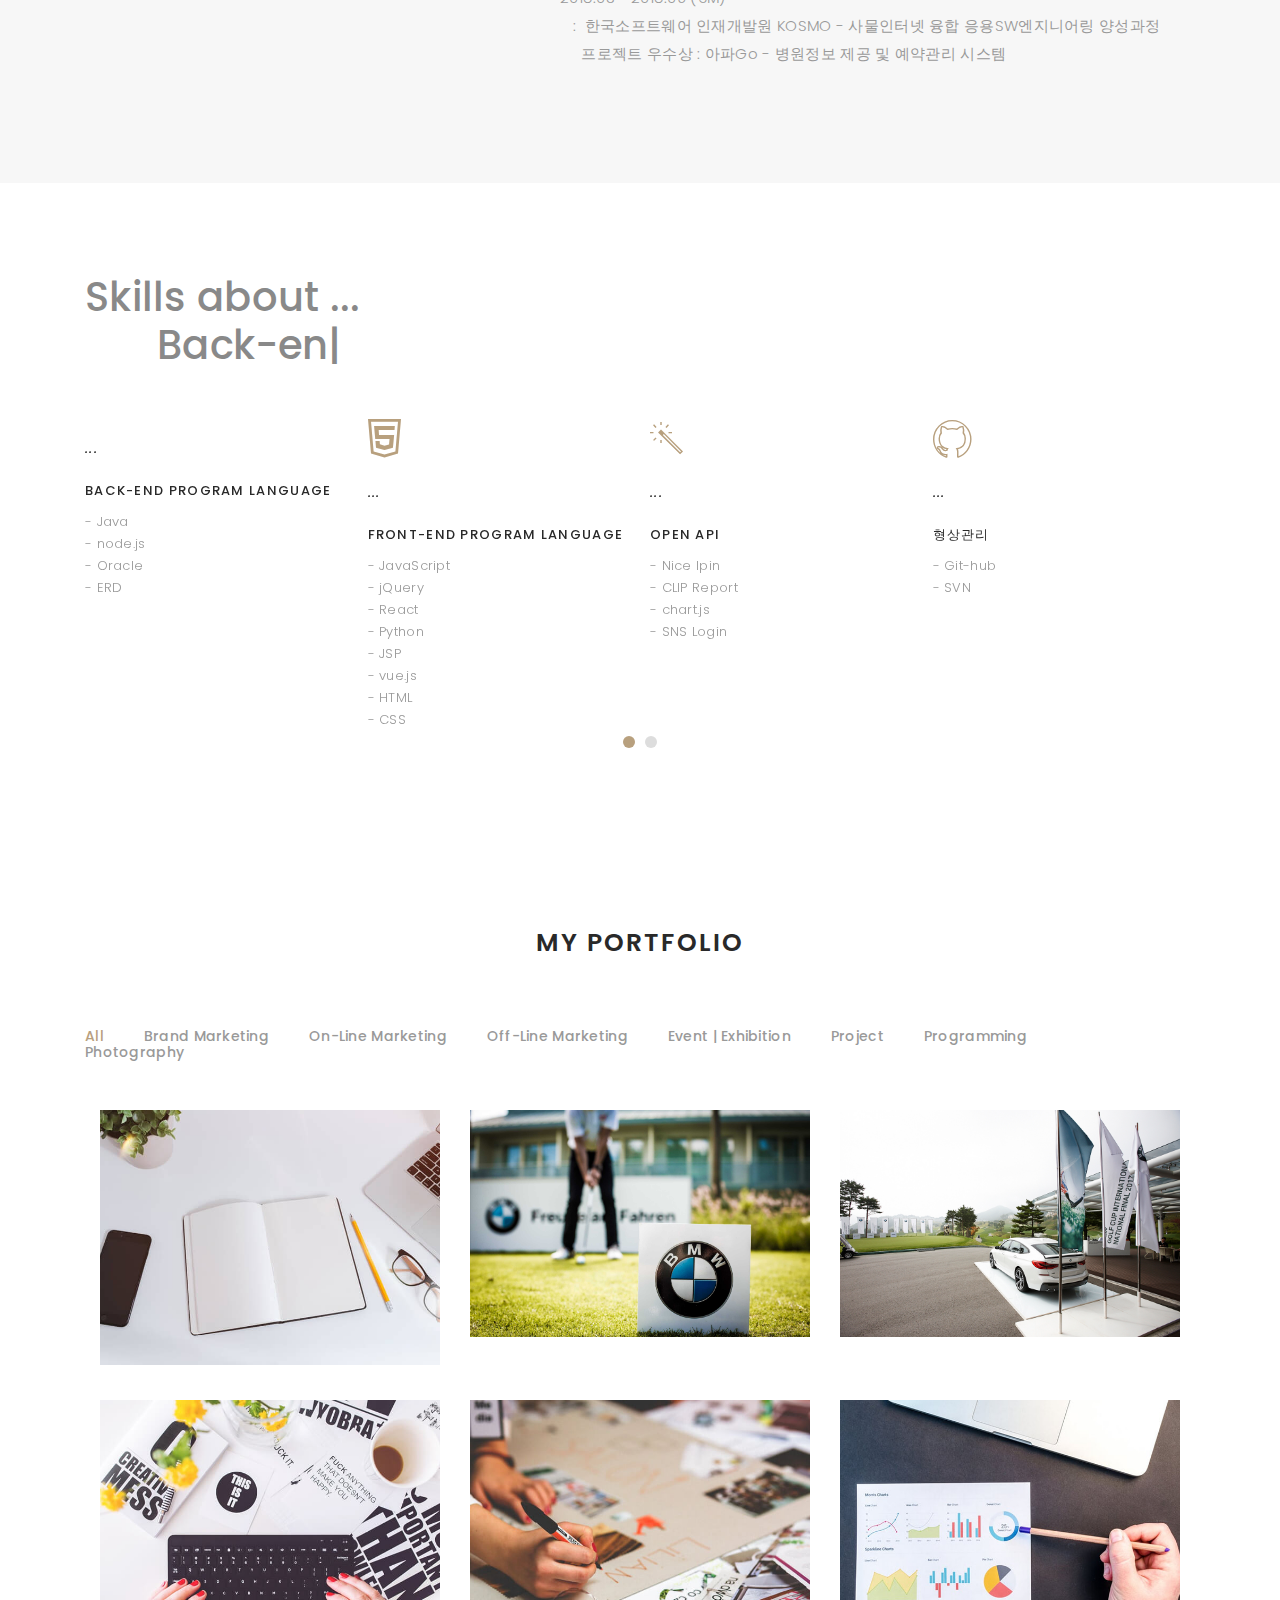
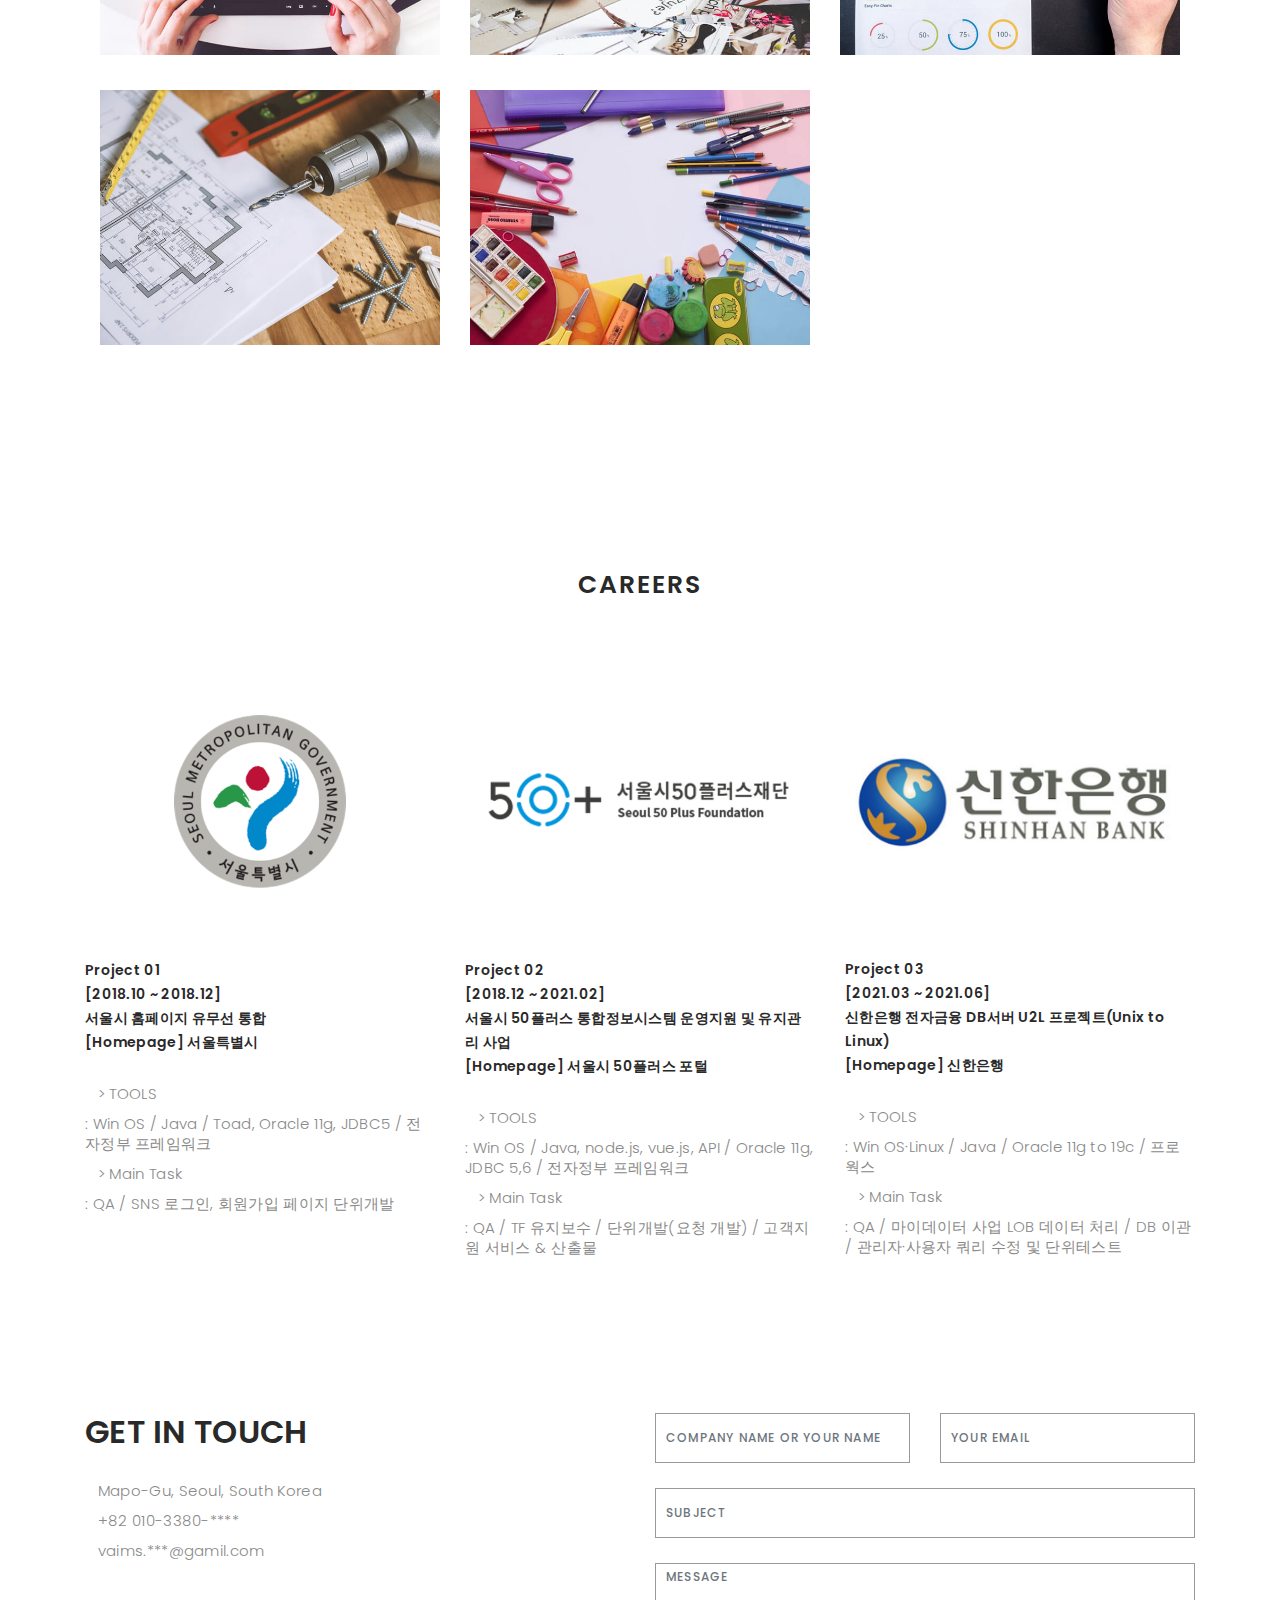
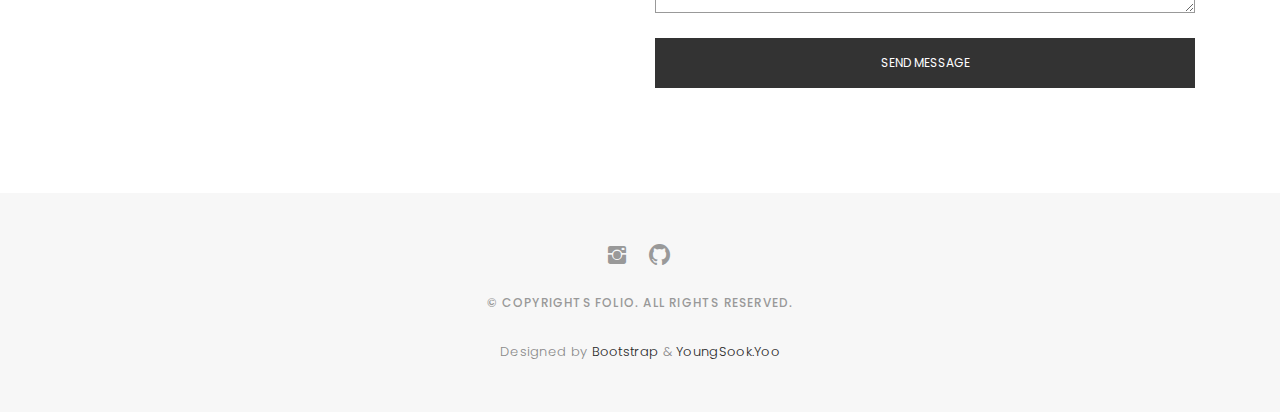
==== commit 88415505: "2022.04.15_17:06 - Drop Down menu 코드 업뎃" ====
--- a/index.html
+++ b/index.html
@@ -57,6 +57,27 @@
           <li><a href="#careers" class="smoothScroll">Careers | 경력</a></li>
           <li><a href="#contact" class="smoothScroll">Contact | 연락</a></li>
           <li><a href="manager.do">Manager | 관리자</a></li>
+          <li class="dropdown"><a href="manager.do"><span>Manager | 관리자</span> <i class="bi bi-chevron-down"></i></a>
+            <ul>
+              <li><a href="manager_login.do">Manager Log-in | 관리자 로그인/아웃</a></li>
+              <li class="dropdown"><a href="mypage.do"><span>My Page | 마이페이지</span> <i class="bi bi-chevron-right"></i></a>
+                <ul>
+                  <li><a href="my_cv.do">이력서 관리</a></li>
+                  <li><a href="my_history.do">방문자 통계</a></li>
+                  <li><a href="test.do">test page</a></li>
+                </ul>
+              </li>
+              <li class="dropdown"><a href="projects.do"><span>Projects | 프로젝트</span> <i class="bi bi-chevron-right"></i></a>
+                <ul>
+                  <li><a href="proj01.do">프로젝트 1</a></li>
+                  <li><a href="proj02.do">프로젝트 2</a></li>
+                  <li><a href="test.do">test page</a></li>
+                </ul>
+              </li>
+              <li><a href="#">Drop Down 3</a></li>
+              <li><a href="#">Drop Down 4</a></li>
+            </ul>
+          </li>
         </ul>
 
       </div>
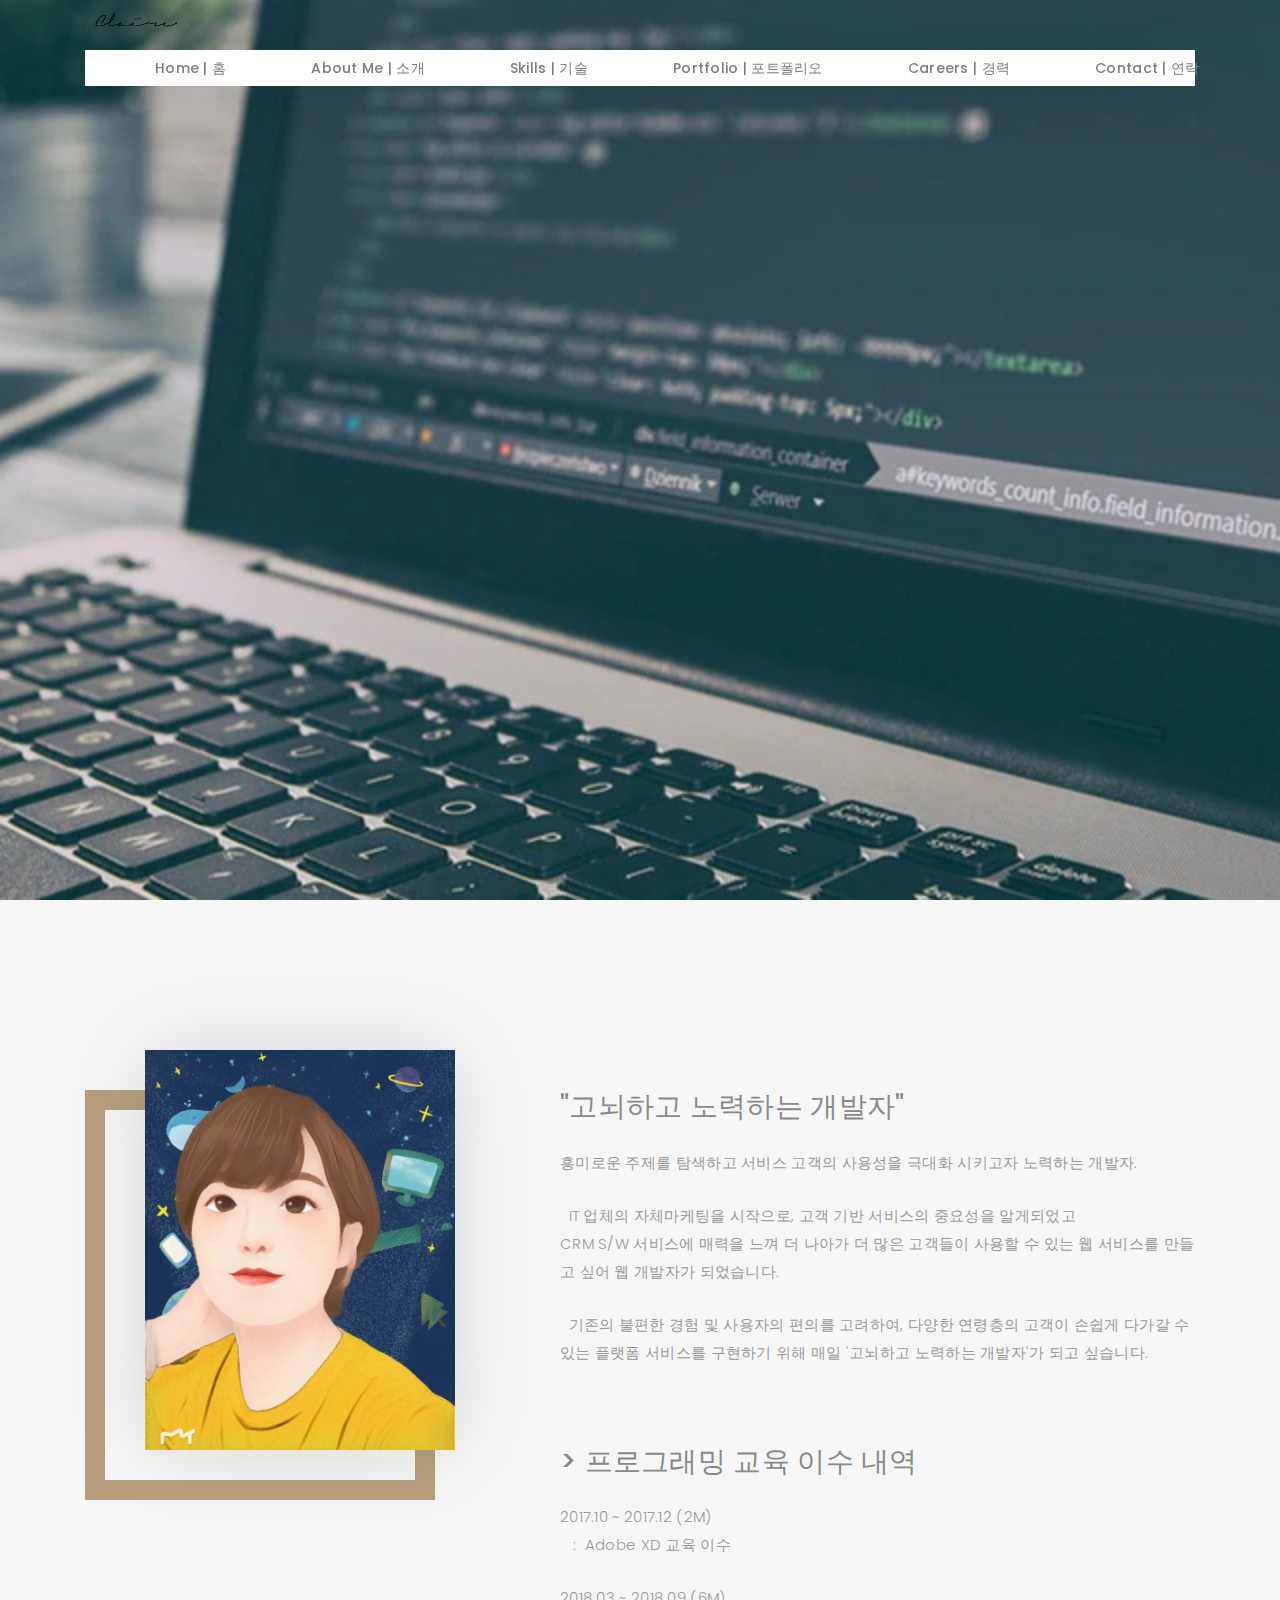
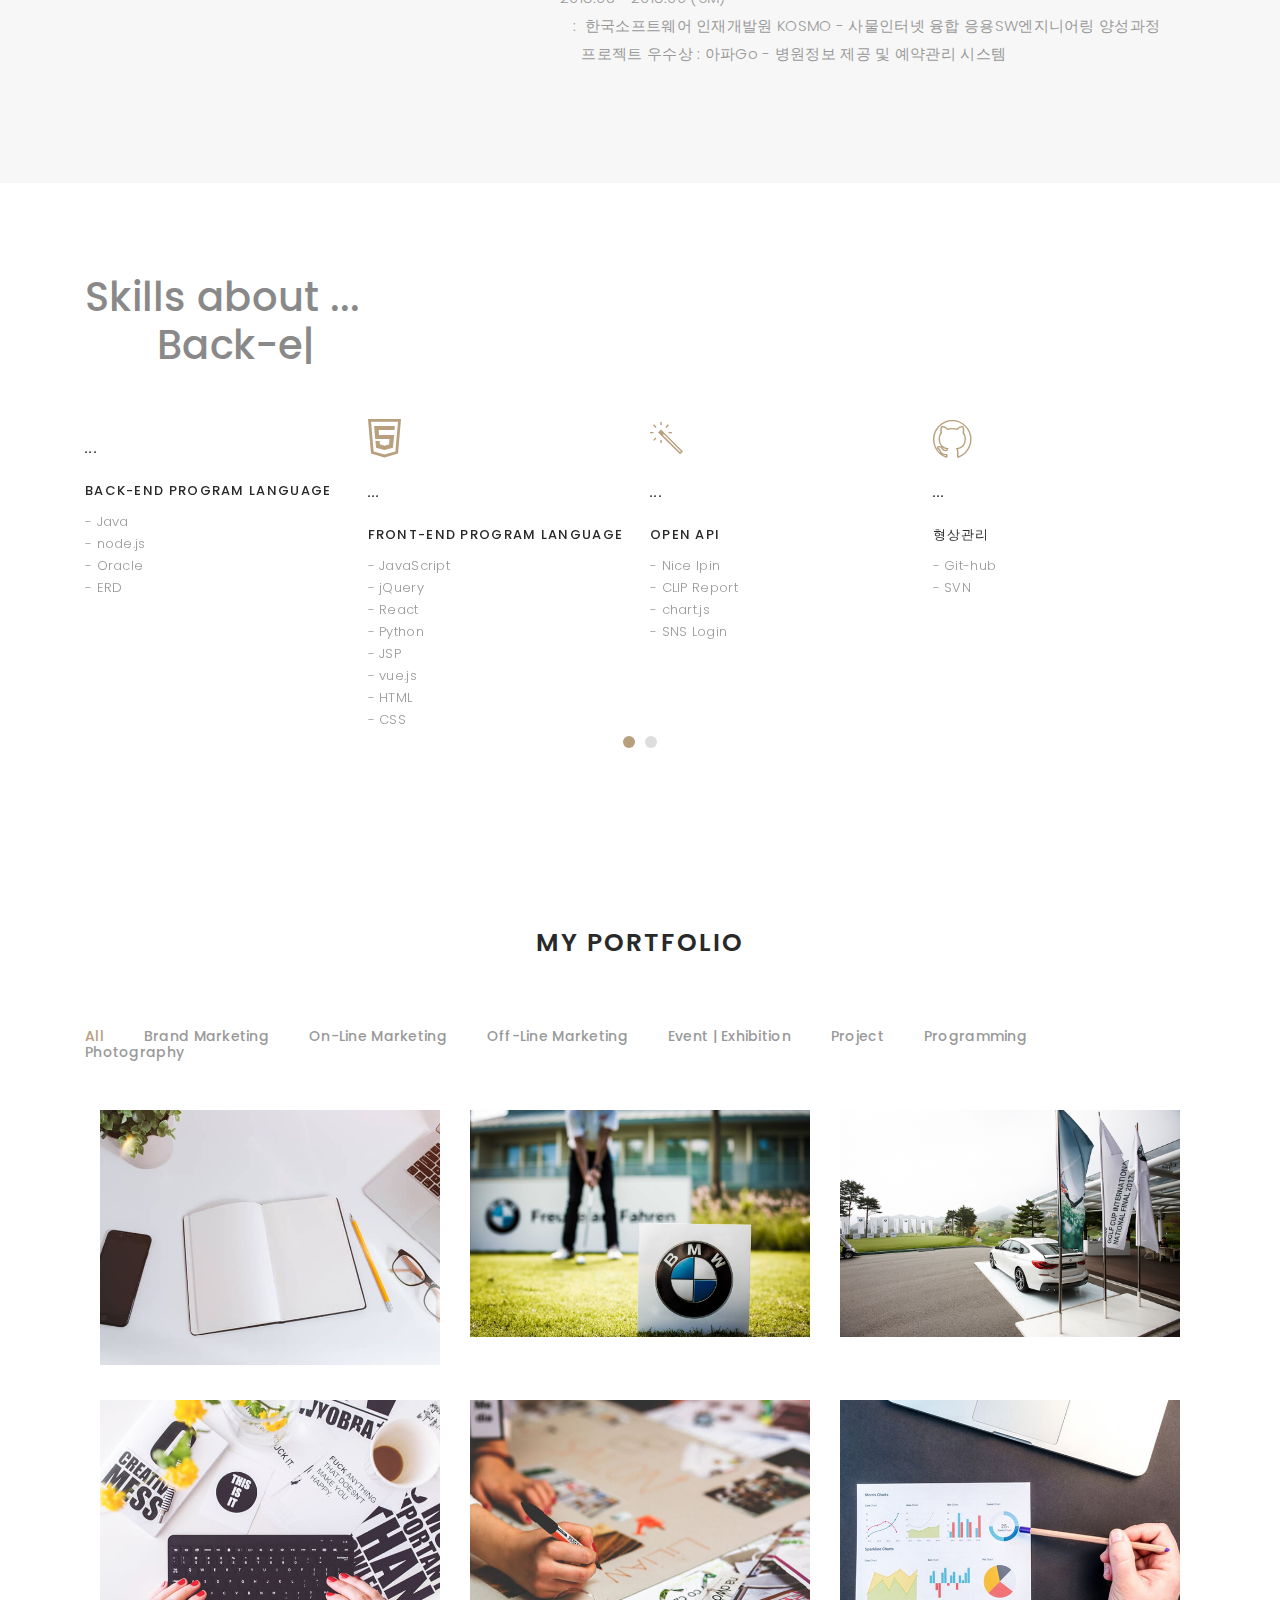
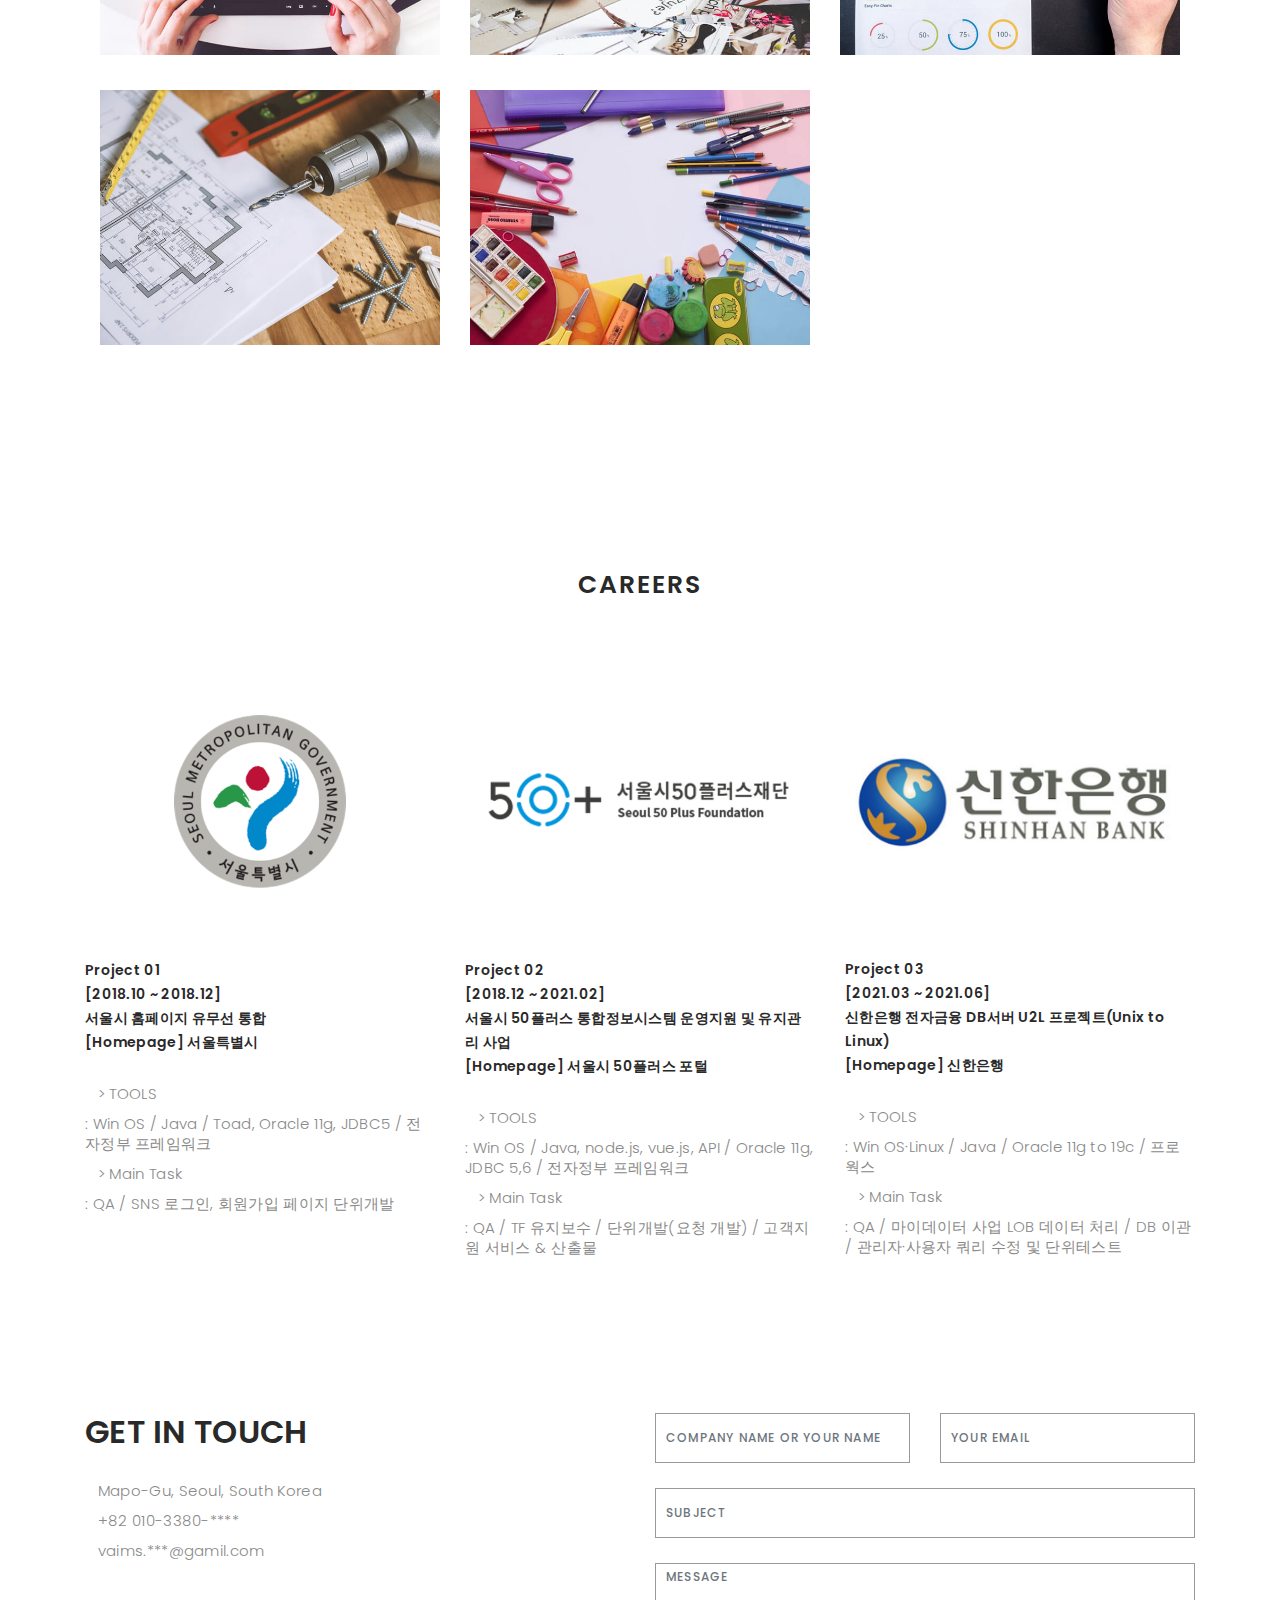
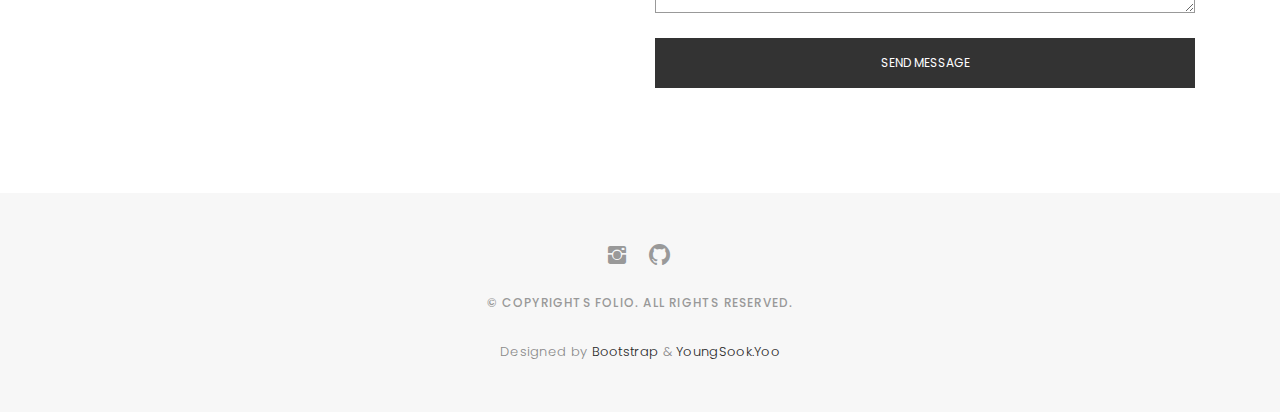
==== commit 4df67752: "2022.04.16_13:33 - index.html 수정" ====
--- a/index.html
+++ b/index.html
@@ -39,16 +39,13 @@
 <body>
 
   <!-- start section navbar -->
-  <nav id="main-nav">
-    <div class="row">
-      <div class="container">
-
-        <div class="logo">
-          <a href="#"><img src="resources/images/logo_03.png" alt="logo"></a>
-        </div>
-
-        <div class="responsive"><i data-icon="m" class="ion-navicon-round"></i></div>
-
+  <!-- ======= Header ======= -->
+  <header id="header" class="fixed-top ">
+    <div class="container">
+      
+      <a href="#" class="logo"><img src="resources/images/logo_03.png" alt="logo"></a>
+              
+      <nav id="navbar" class="navbar">
         <ul class="nav-menu list-unstyled">
           <li><a href="#home" class="smoothScroll">Home | 홈</a></li>
           <li><a href="#aboutme" class="smoothScroll">About me | 소개</a></li>
@@ -79,10 +76,10 @@
             </ul>
           </li>
         </ul>
-
-      </div>
-    </div>
-  </nav>
+      </nav>
+      
+    </div>
+  </header><!-- End Header -->
   <!-- End section navbar -->
 
 
--- a/resources/css/style.css
+++ b/resources/css/style.css
@@ -173,7 +173,220 @@
 }
 
 /*-----------------------------------------------------------------------------------*/
-/*  Navbar Top
+/*  (NEW) Navbar Top 
+/*   - Navigation Menu
+/*-----------------------------------------------------------------------------------*/
+
+/**
+* Desktop Navigation 
+*/
+.navbar {
+  padding: 0;
+}
+
+.navbar ul {
+  margin: 0;
+  padding: 0;
+  display: flex;
+  list-style: none;
+  align-items: center;
+}
+
+.navbar li {
+  position: relative;
+}
+
+.navbar a, .navbar a:focus {
+  display: flex;
+  align-items: center;
+  justify-content: space-between;
+  padding: 10px 0 10px 30px;
+  font-family: "Poppins", sans-serif;
+  font-size: 14px;
+  font-weight: 500;
+  color: #7e7d7d;
+  white-space: nowrap;
+  transition: 0.3s;
+}
+
+.navbar a i, .navbar a:focus i {
+  font-size: 12px;
+  line-height: 0;
+  margin-left: 5px;
+}
+
+.navbar a:hover, .navbar .active, .navbar .active:focus, .navbar li:hover > a {
+  color: #b8a07e;
+}
+
+.navbar .dropdown ul {
+  display: block;
+  position: absolute;
+  left: 30px;
+  top: calc(100% + 30px);
+  margin: 0;
+  padding: 10px 0;
+  z-index: 99;
+  opacity: 0;
+  visibility: hidden;
+  background: #fff;
+  box-shadow: 0px 0px 30px rgba(127, 137, 161, 0.25);
+  transition: 0.3s;
+}
+
+.navbar .dropdown ul li {
+  min-width: 200px;
+}
+
+.navbar .dropdown ul a {
+  padding: 10px 20px;
+  font-weight: 400;
+}
+
+.navbar .dropdown ul a i {
+  font-size: 12px;
+}
+
+.navbar .dropdown ul a:hover, .navbar .dropdown ul .active:hover, .navbar .dropdown ul li:hover > a {
+  color: #b8a07e;
+}
+
+.navbar .dropdown:hover > ul {
+  opacity: 1;
+  top: 100%;
+  visibility: visible;
+}
+
+.navbar .dropdown .dropdown ul {
+  top: 0;
+  left: calc(100% - 30px);
+  visibility: hidden;
+}
+
+.navbar .dropdown .dropdown:hover > ul {
+  opacity: 1;
+  top: 0;
+  left: 100%;
+  visibility: visible;
+}
+
+@media (max-width: 1366px) {
+  .navbar .dropdown .dropdown ul {
+    left: -90%;
+  }
+  
+  .navbar .dropdown .dropdown:hover > ul {
+    left: -100%;
+  }
+  
+}
+
+/**
+* Mobile Navigation 
+*/
+.mobile-nav-toggle {
+  color: #4b4a4a;
+  font-size: 28px;
+  cursor: pointer;
+  display: none;
+  line-height: 0;
+  transition: 0.5s;
+}
+
+.mobile-nav-toggle.bi-x {
+  color: #fff;
+}
+
+@media (max-width: 991px) {
+  .mobile-nav-toggle {
+    display: block;
+  }
+
+  .navbar ul {
+    display: none;
+  }
+}
+
+.navbar-mobile {
+  position: fixed;
+  overflow: hidden;
+  top: 0;
+  right: 0;
+  left: 0;
+  bottom: 0;
+  background: rgba(49, 49, 49, 0.9);
+  transition: 0.3s;
+}
+
+.navbar-mobile .mobile-nav-toggle {
+  position: absolute;
+  top: 15px;
+  right: 15px;
+}
+
+.navbar-mobile ul {
+  display: block;
+  position: absolute;
+  top: 55px;
+  right: 15px;
+  bottom: 15px;
+  left: 15px;
+  padding: 10px 0;
+  border-radius: 10px;
+  background-color: #fff;
+  overflow-y: auto;
+  transition: 0.3s;
+}
+
+.navbar-mobile a, .navbar-mobile a:focus {
+  padding: 10px 20px;
+  font-size: 15px;
+  color: #4b4a4a;
+}
+
+.navbar-mobile a:hover, .navbar-mobile .active, .navbar-mobile li:hover > a {
+  color: #b8a07e;
+}
+
+.navbar-mobile .getstarted, .navbar-mobile .getstarted:focus {
+  margin: 15px;
+}
+
+.navbar-mobile .dropdown ul {
+  position: static;
+  display: none;
+  margin: 10px 20px;
+  padding: 10px 0;
+  z-index: 99;
+  opacity: 1;
+  visibility: visible;
+  background: #fff;
+  box-shadow: 0px 0px 30px rgba(127, 137, 161, 0.25);
+}
+
+.navbar-mobile .dropdown ul li {
+  min-width: 200px;
+}
+
+.navbar-mobile .dropdown ul a {
+  padding: 10px 20px;
+}
+
+.navbar-mobile .dropdown ul a i {
+  font-size: 12px;
+}
+
+.navbar-mobile .dropdown ul a:hover, .navbar-mobile .dropdown ul .active:hover, .navbar-mobile .dropdown ul li:hover > a {
+  color: #b8a07e;
+}
+
+.navbar-mobile .dropdown > .dropdown-active {
+  display: block;
+}
+
+
+/*-----------------------------------------------------------------------------------*/
+/*  (OLD) Navbar Top
 /*-----------------------------------------------------------------------------------*/
 
 nav {
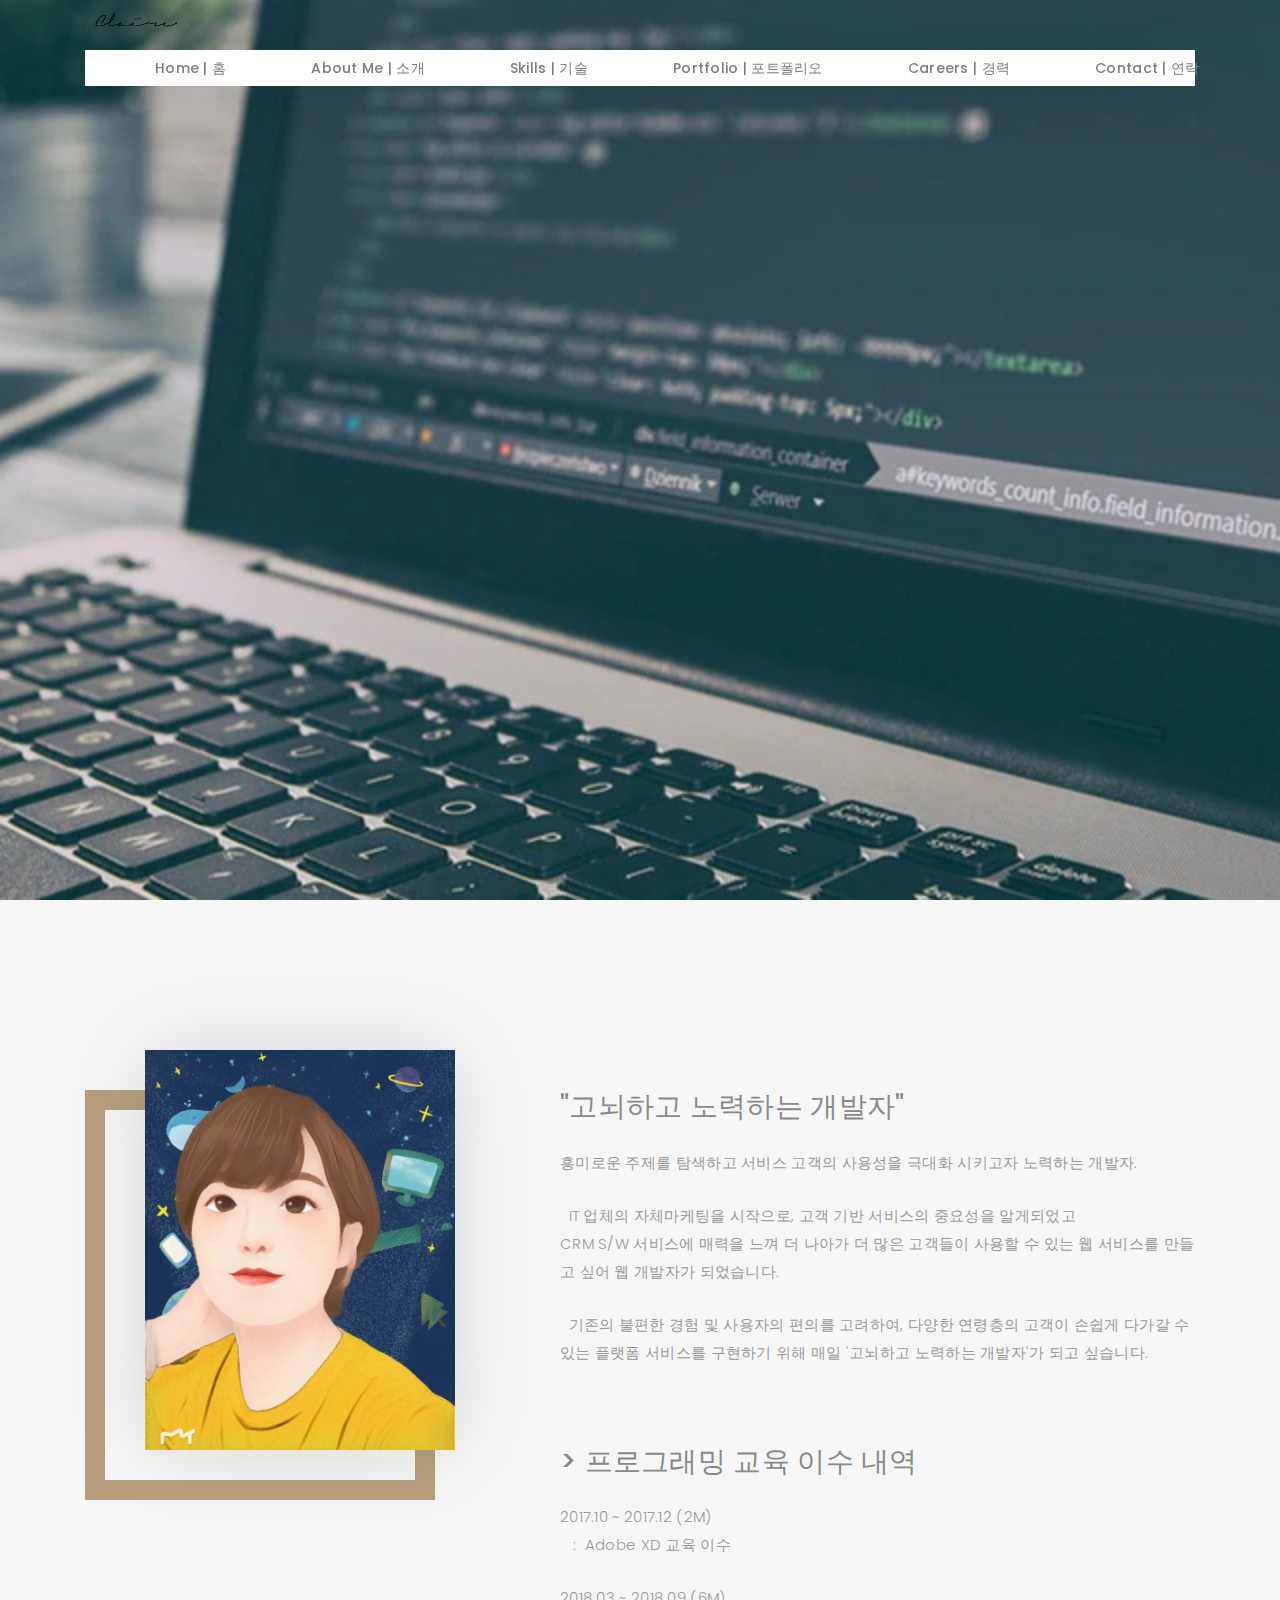
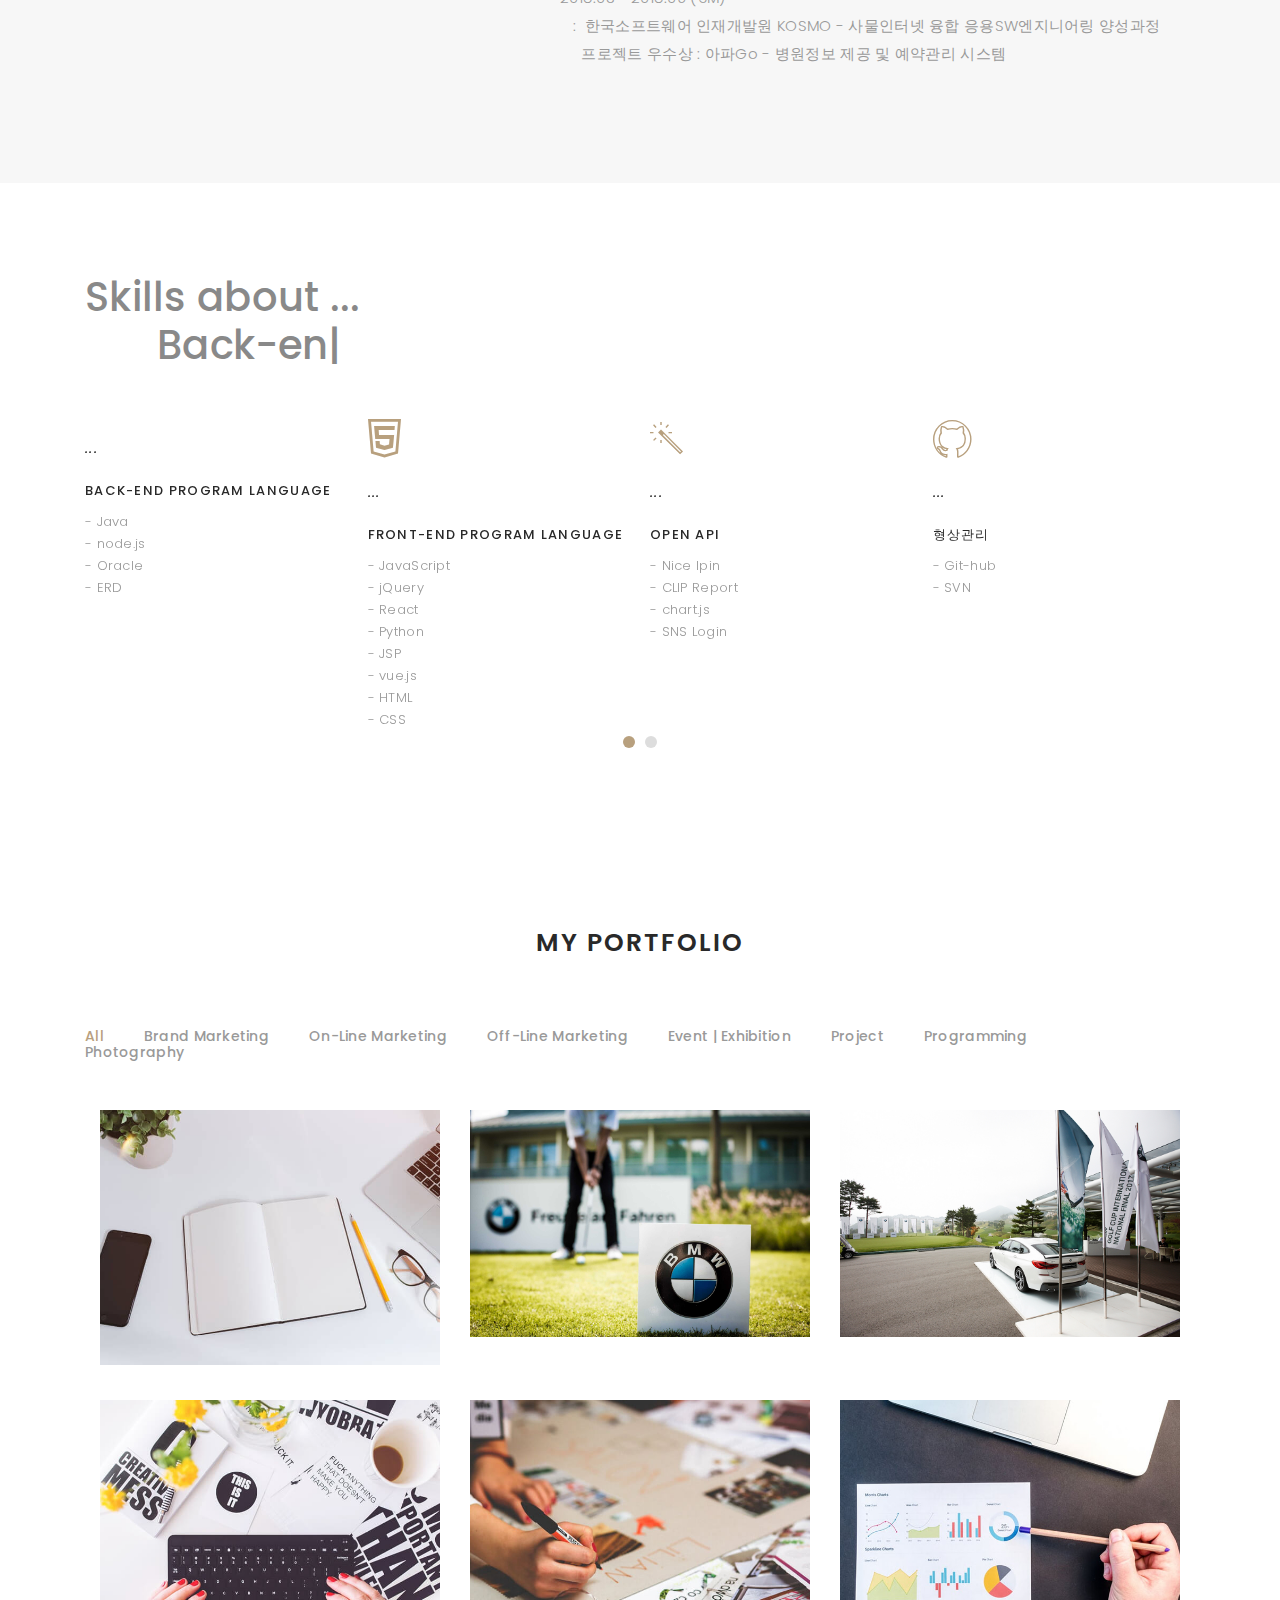
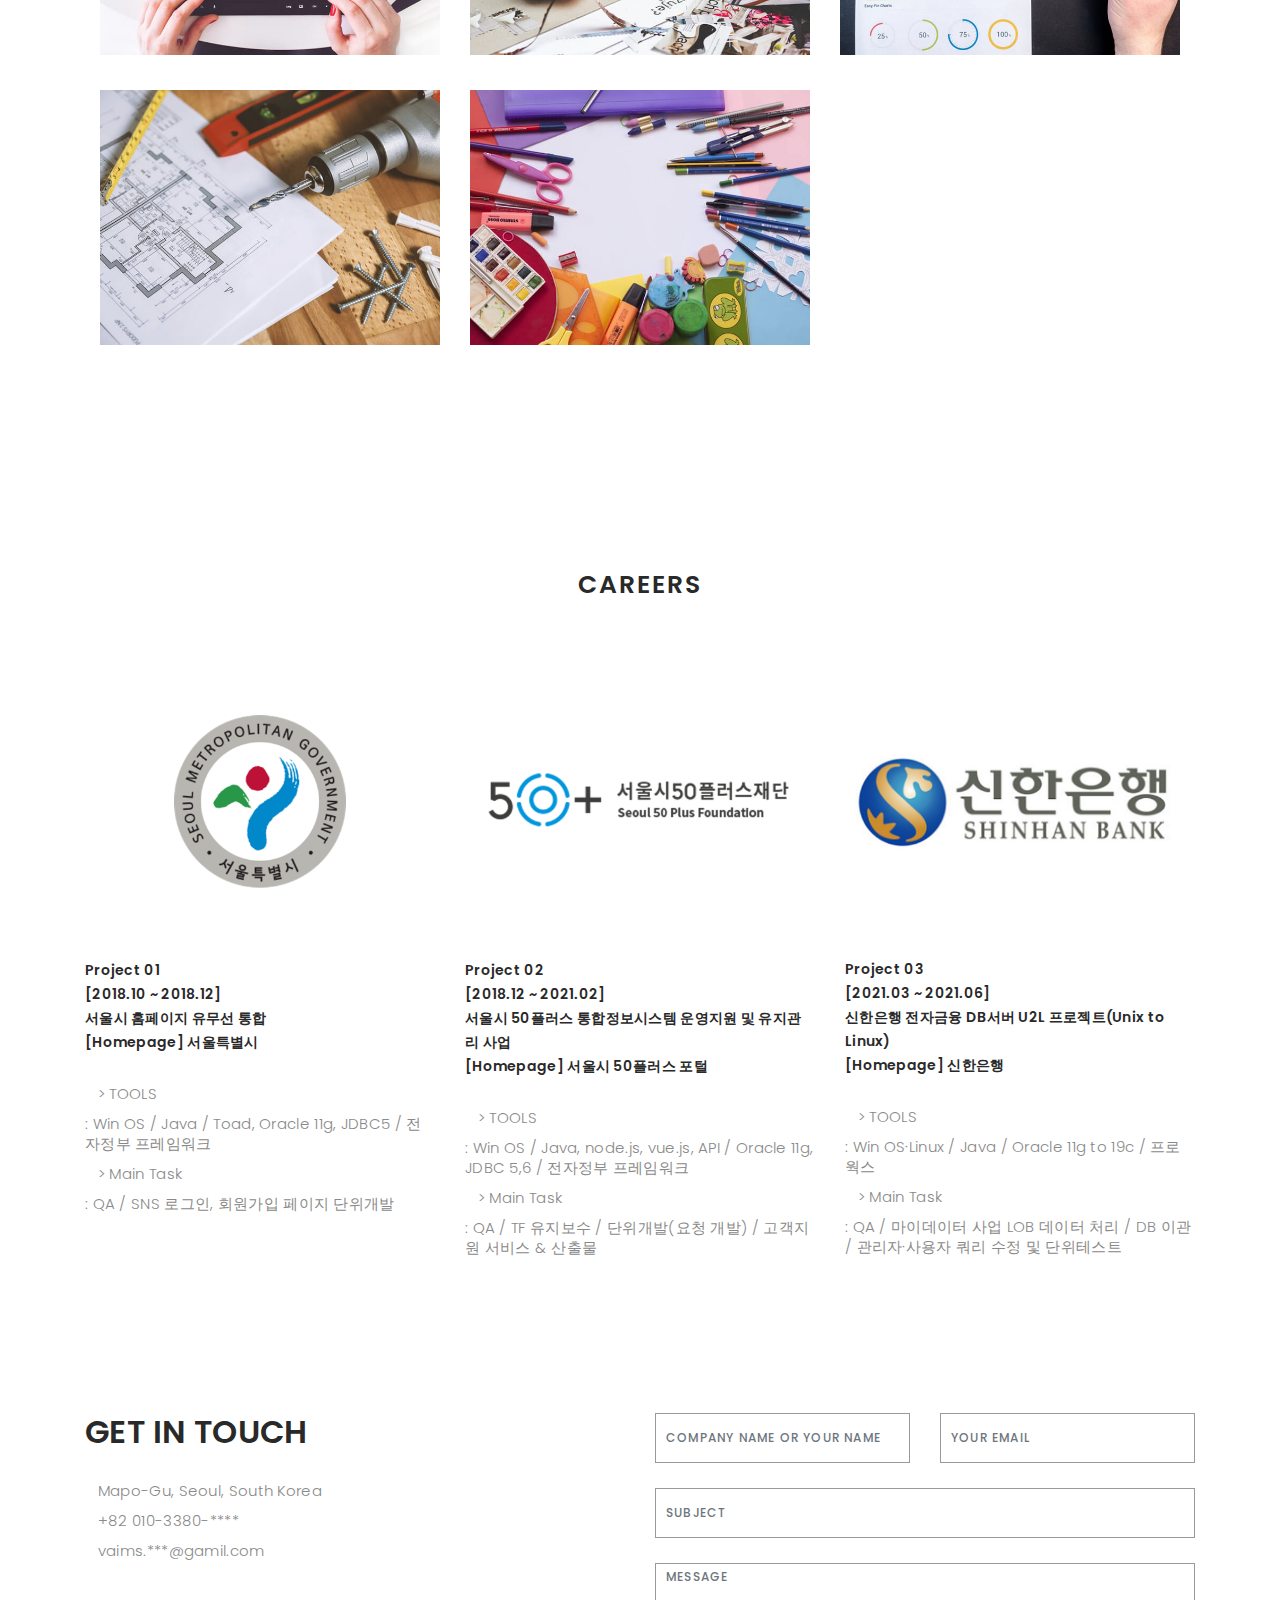
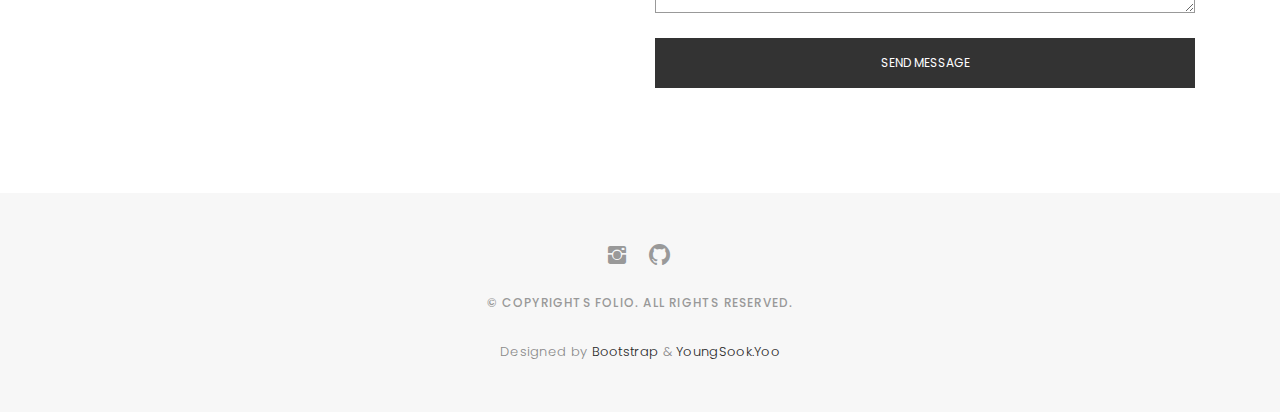
==== commit ad22e910: "2022.04.16_13:46 - index.html css블럭 추가 수정" ====
--- a/index.html
+++ b/index.html
@@ -41,43 +41,45 @@
   <!-- start section navbar -->
   <!-- ======= Header ======= -->
   <header id="header" class="fixed-top ">
-    <div class="container">
-      
-      <a href="#" class="logo"><img src="resources/images/logo_03.png" alt="logo"></a>
-              
-      <nav id="navbar" class="navbar">
-        <ul class="nav-menu list-unstyled">
-          <li><a href="#home" class="smoothScroll">Home | 홈</a></li>
-          <li><a href="#aboutme" class="smoothScroll">About me | 소개</a></li>
-          <li><a href="#skills" class="smoothScroll">Skills | 기술</a></li>
-          <li><a href="#portfolio" class="smoothScroll">Portfolio | 포트폴리오</a></li>
-          <li><a href="#careers" class="smoothScroll">Careers | 경력</a></li>
-          <li><a href="#contact" class="smoothScroll">Contact | 연락</a></li>
-          <li><a href="manager.do">Manager | 관리자</a></li>
-          <li class="dropdown"><a href="manager.do"><span>Manager | 관리자</span> <i class="bi bi-chevron-down"></i></a>
-            <ul>
-              <li><a href="manager_login.do">Manager Log-in | 관리자 로그인/아웃</a></li>
-              <li class="dropdown"><a href="mypage.do"><span>My Page | 마이페이지</span> <i class="bi bi-chevron-right"></i></a>
-                <ul>
-                  <li><a href="my_cv.do">이력서 관리</a></li>
-                  <li><a href="my_history.do">방문자 통계</a></li>
-                  <li><a href="test.do">test page</a></li>
-                </ul>
-              </li>
-              <li class="dropdown"><a href="projects.do"><span>Projects | 프로젝트</span> <i class="bi bi-chevron-right"></i></a>
-                <ul>
-                  <li><a href="proj01.do">프로젝트 1</a></li>
-                  <li><a href="proj02.do">프로젝트 2</a></li>
-                  <li><a href="test.do">test page</a></li>
-                </ul>
-              </li>
-              <li><a href="#">Drop Down 3</a></li>
-              <li><a href="#">Drop Down 4</a></li>
-            </ul>
-          </li>
-        </ul>
-      </nav>
-      
+    <div class="row">
+      <div class="container">
+        <div class="logo">
+          <a href="#"><img src="resources/images/logo_03.png" alt="logo"></a>
+        </div>
+         <div class="responsive"><i data-icon="m" class="ion-navicon-round"></i></div>
+        <nav id="navbar" class="navbar">
+          <ul class="nav-menu list-unstyled">
+            <li><a href="#home" class="smoothScroll">Home | 홈</a></li>
+            <li><a href="#aboutme" class="smoothScroll">About me | 소개</a></li>
+            <li><a href="#skills" class="smoothScroll">Skills | 기술</a></li>
+            <li><a href="#portfolio" class="smoothScroll">Portfolio | 포트폴리오</a></li>
+            <li><a href="#careers" class="smoothScroll">Careers | 경력</a></li>
+            <li><a href="#contact" class="smoothScroll">Contact | 연락</a></li>
+            <li><a href="manager.do">Manager | 관리자</a></li>
+            <li class="dropdown"><a href="manager.do"><span>Manager | 관리자</span> <i class="bi bi-chevron-down"></i></a>
+              <ul>
+                <li><a href="manager_login.do">Manager Log-in | 관리자 로그인/아웃</a></li>
+                <li class="dropdown"><a href="mypage.do"><span>My Page | 마이페이지</span> <i class="bi bi-chevron-right"></i></a>
+                  <ul>
+                    <li><a href="my_cv.do">이력서 관리</a></li>
+                    <li><a href="my_history.do">방문자 통계</a></li>
+                    <li><a href="test.do">test page</a></li>
+                  </ul>
+                </li>
+                <li class="dropdown"><a href="projects.do"><span>Projects | 프로젝트</span> <i class="bi bi-chevron-right"></i></a>
+                  <ul>
+                    <li><a href="proj01.do">프로젝트 1</a></li>
+                    <li><a href="proj02.do">프로젝트 2</a></li>
+                    <li><a href="test.do">test page</a></li>
+                  </ul>
+                </li>
+                <li><a href="#">Drop Down 3</a></li>
+                <li><a href="#">Drop Down 4</a></li>
+              </ul>
+            </li>
+          </ul>
+        </nav>
+      </div>
     </div>
   </header><!-- End Header -->
   <!-- End section navbar -->
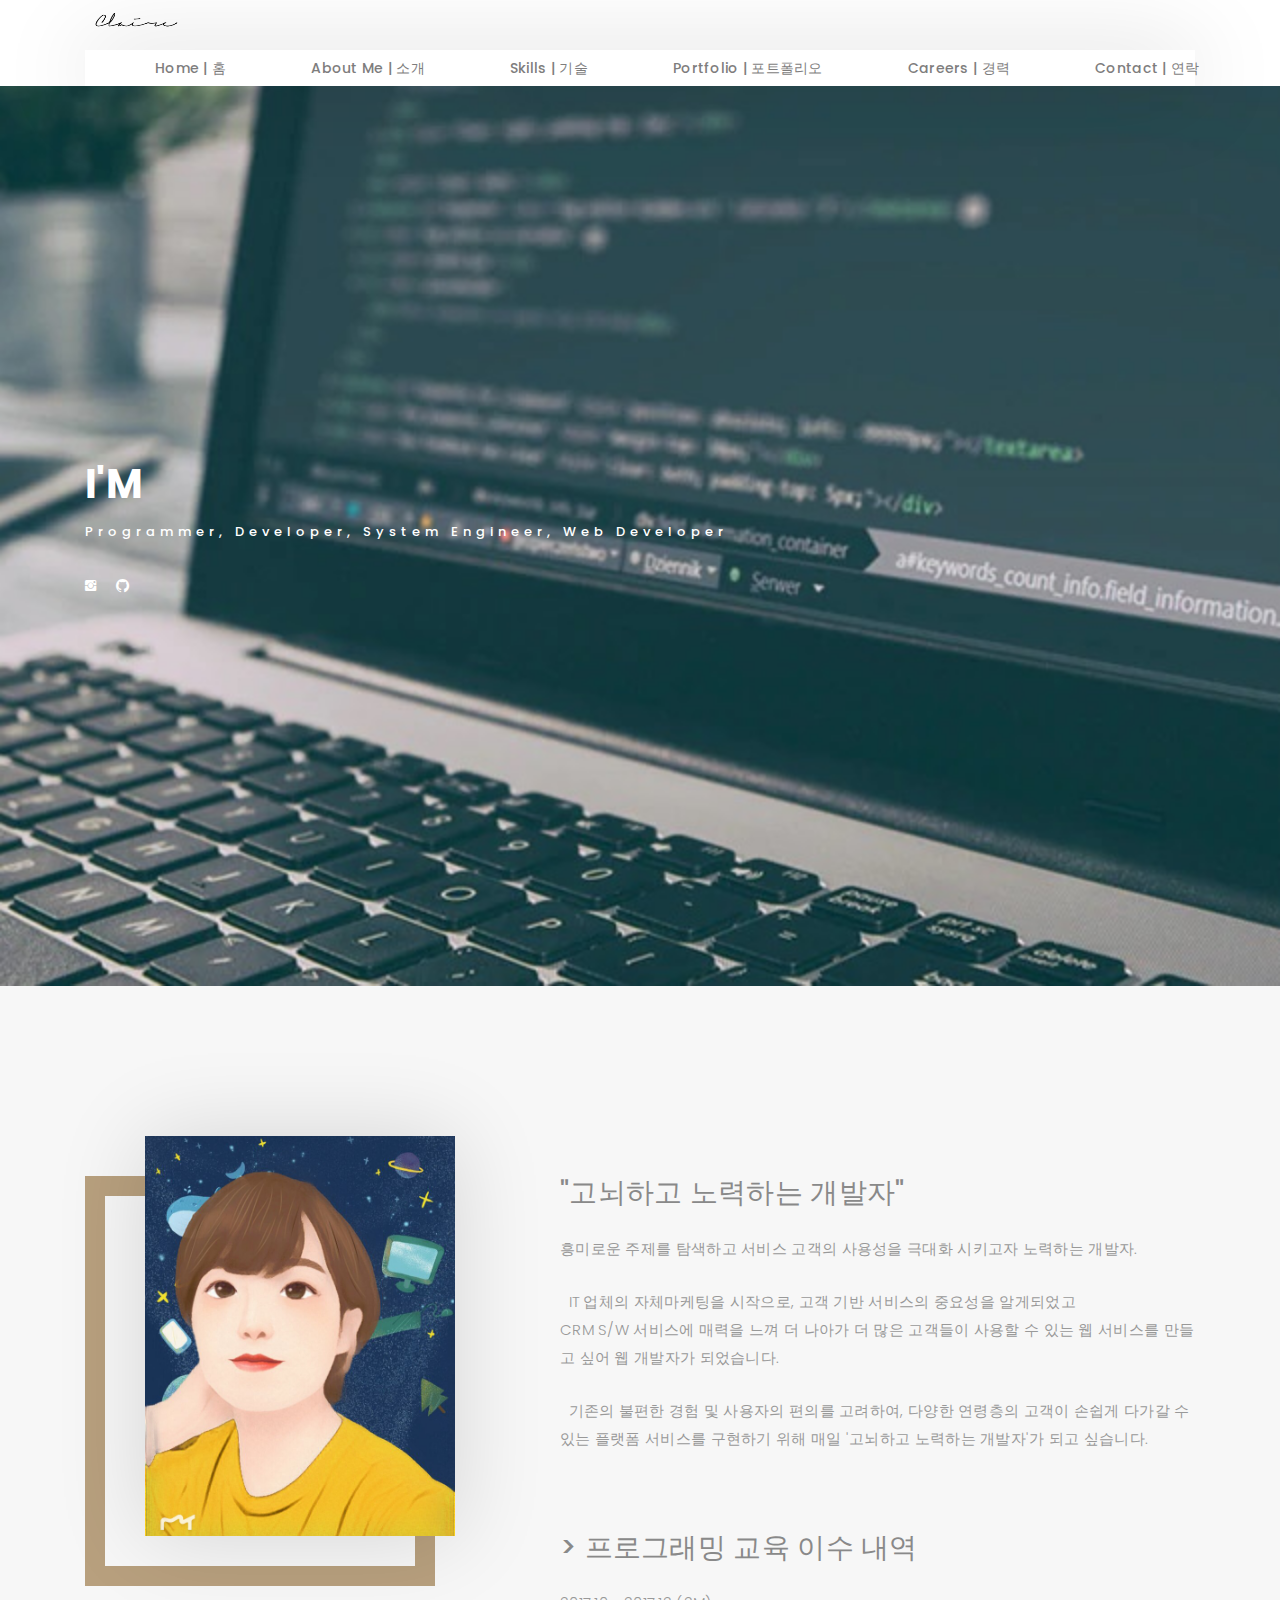
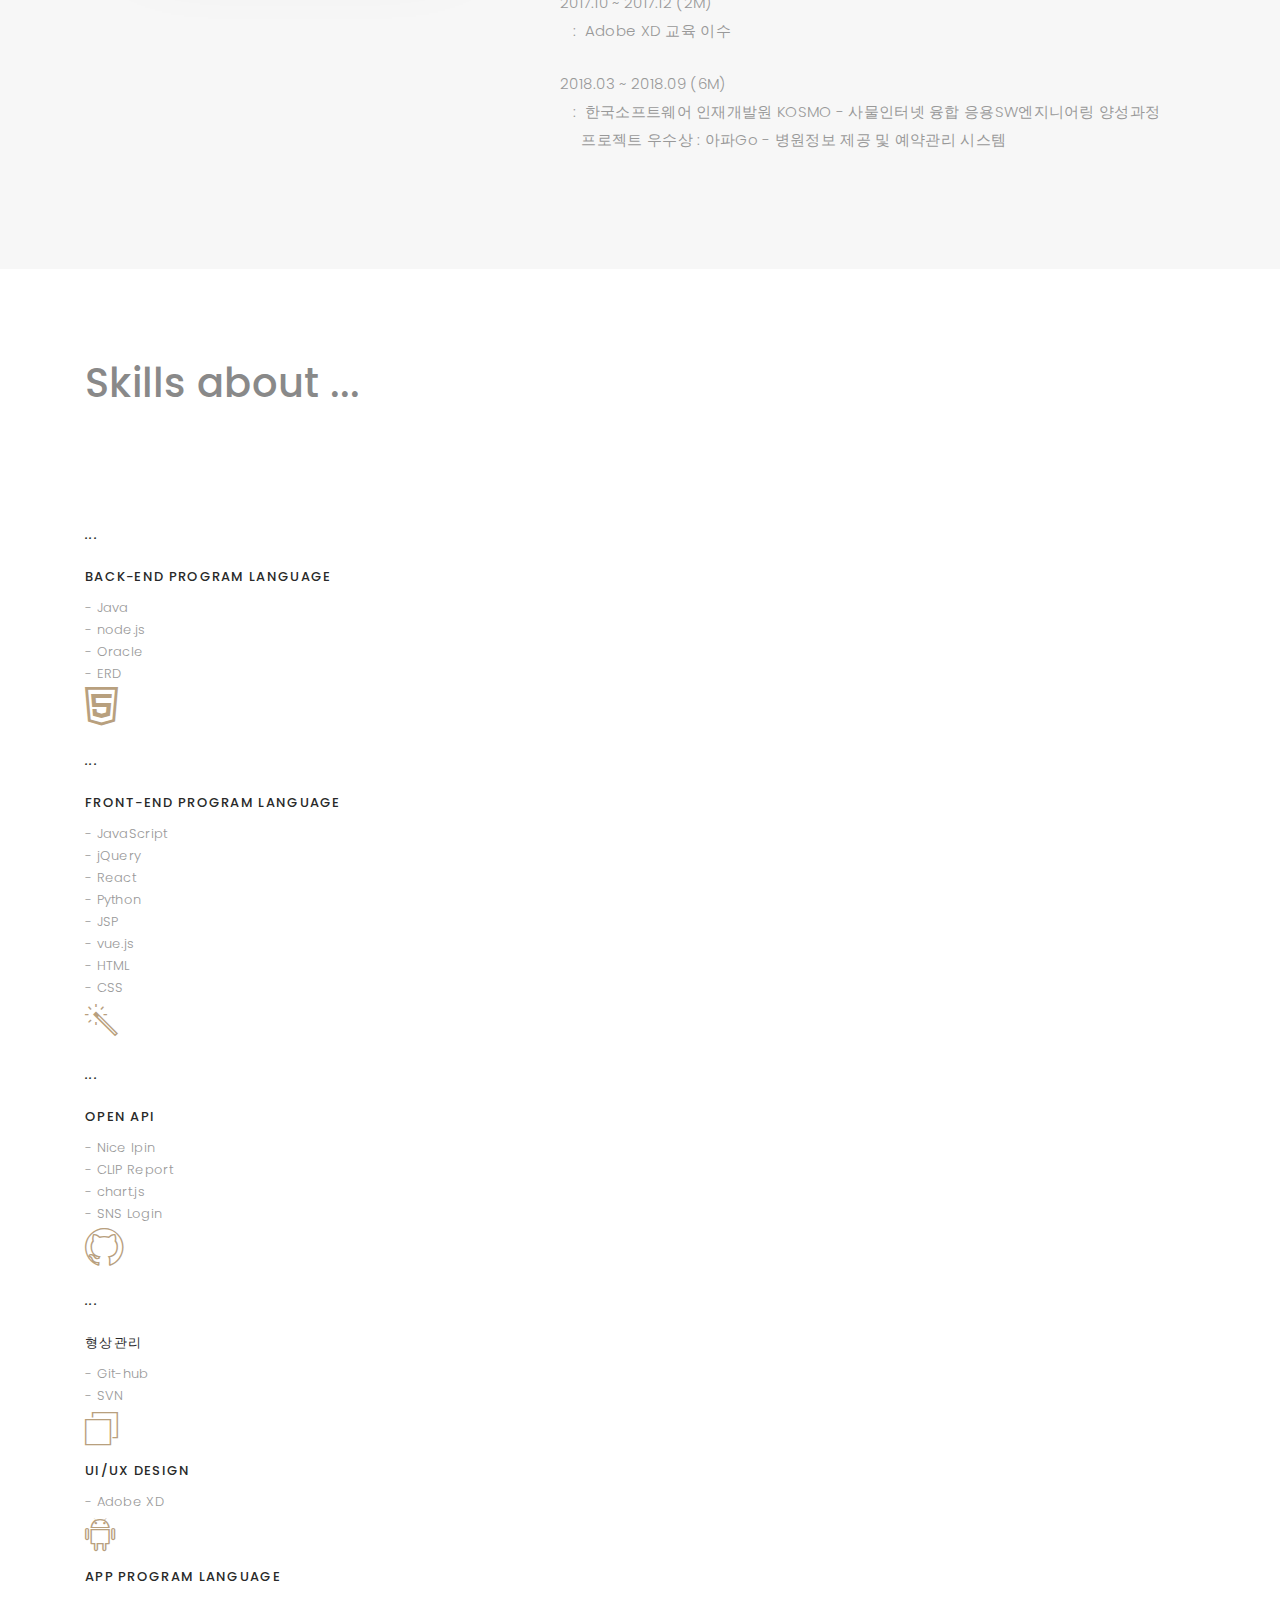
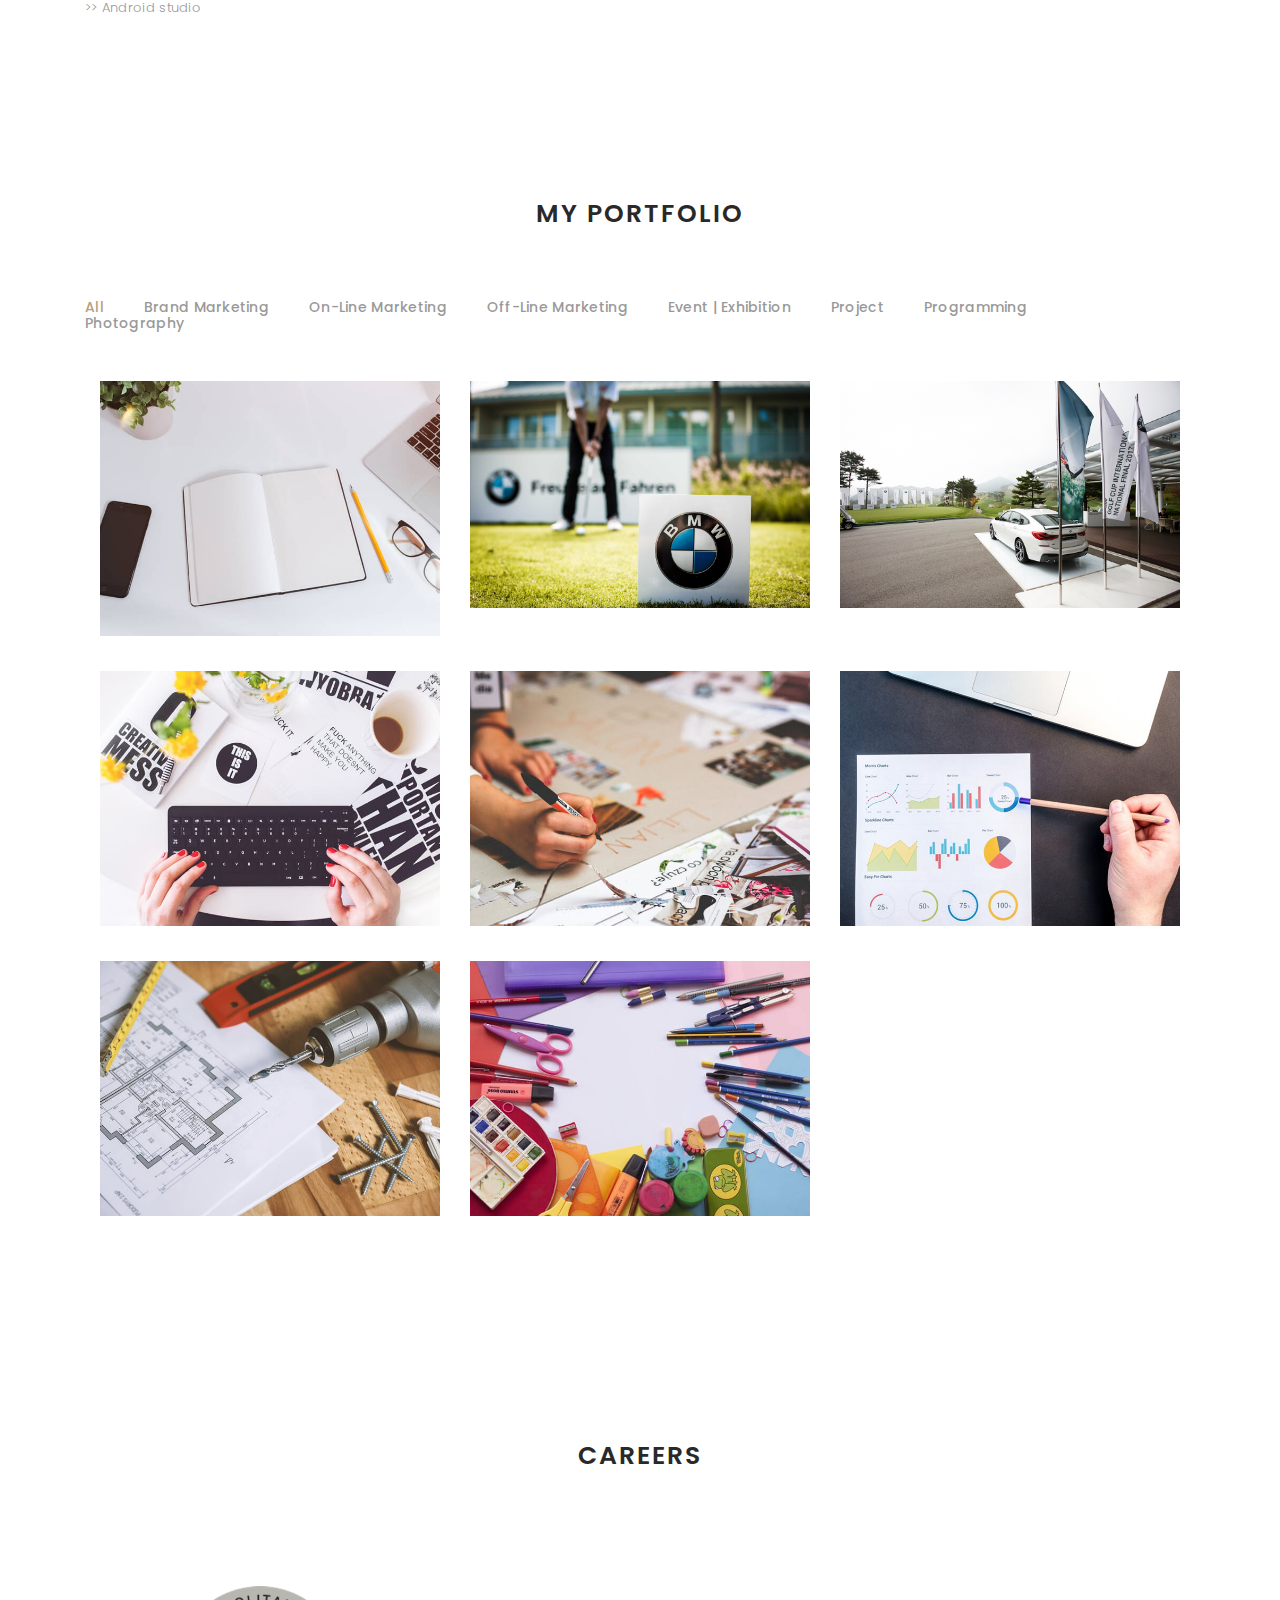
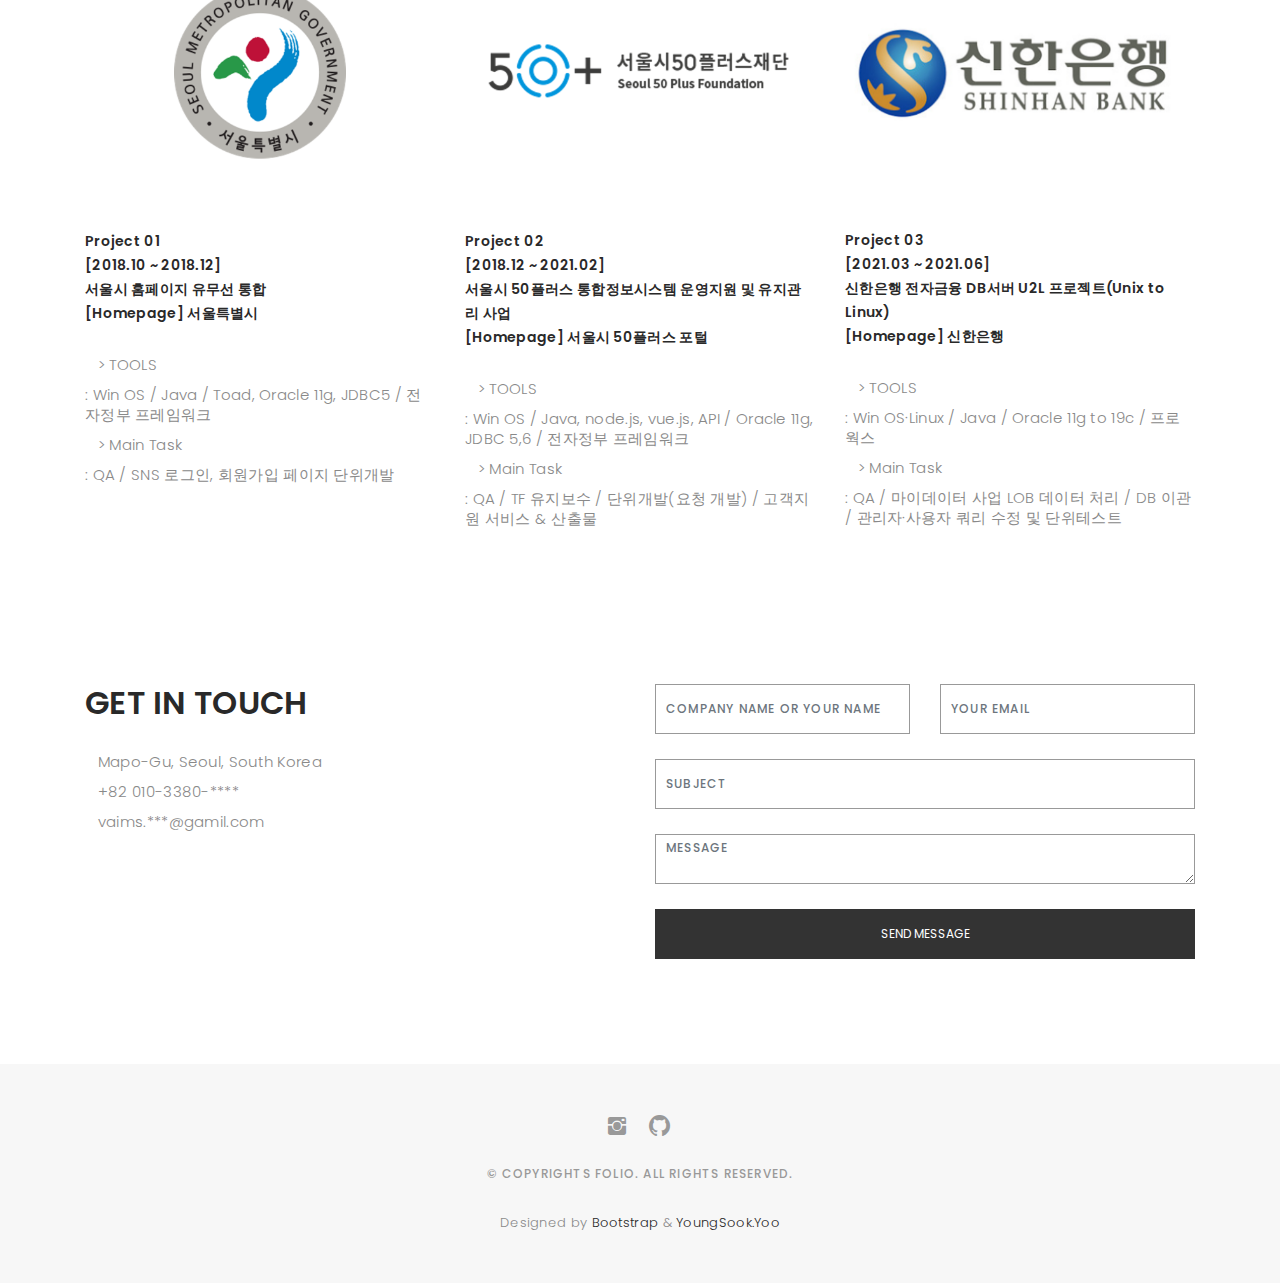
==== commit 3dfb305d: "2022.04.16_13:51 - commit" ====
--- a/index.html
+++ b/index.html
@@ -40,7 +40,7 @@
 
   <!-- start section navbar -->
   <!-- ======= Header ======= -->
-  <header id="header" class="fixed-top ">
+  
     <div class="row">
       <div class="container">
         <div class="logo">
@@ -81,7 +81,7 @@
         </nav>
       </div>
     </div>
-  </header><!-- End Header -->
+  
   <!-- End section navbar -->
 
 
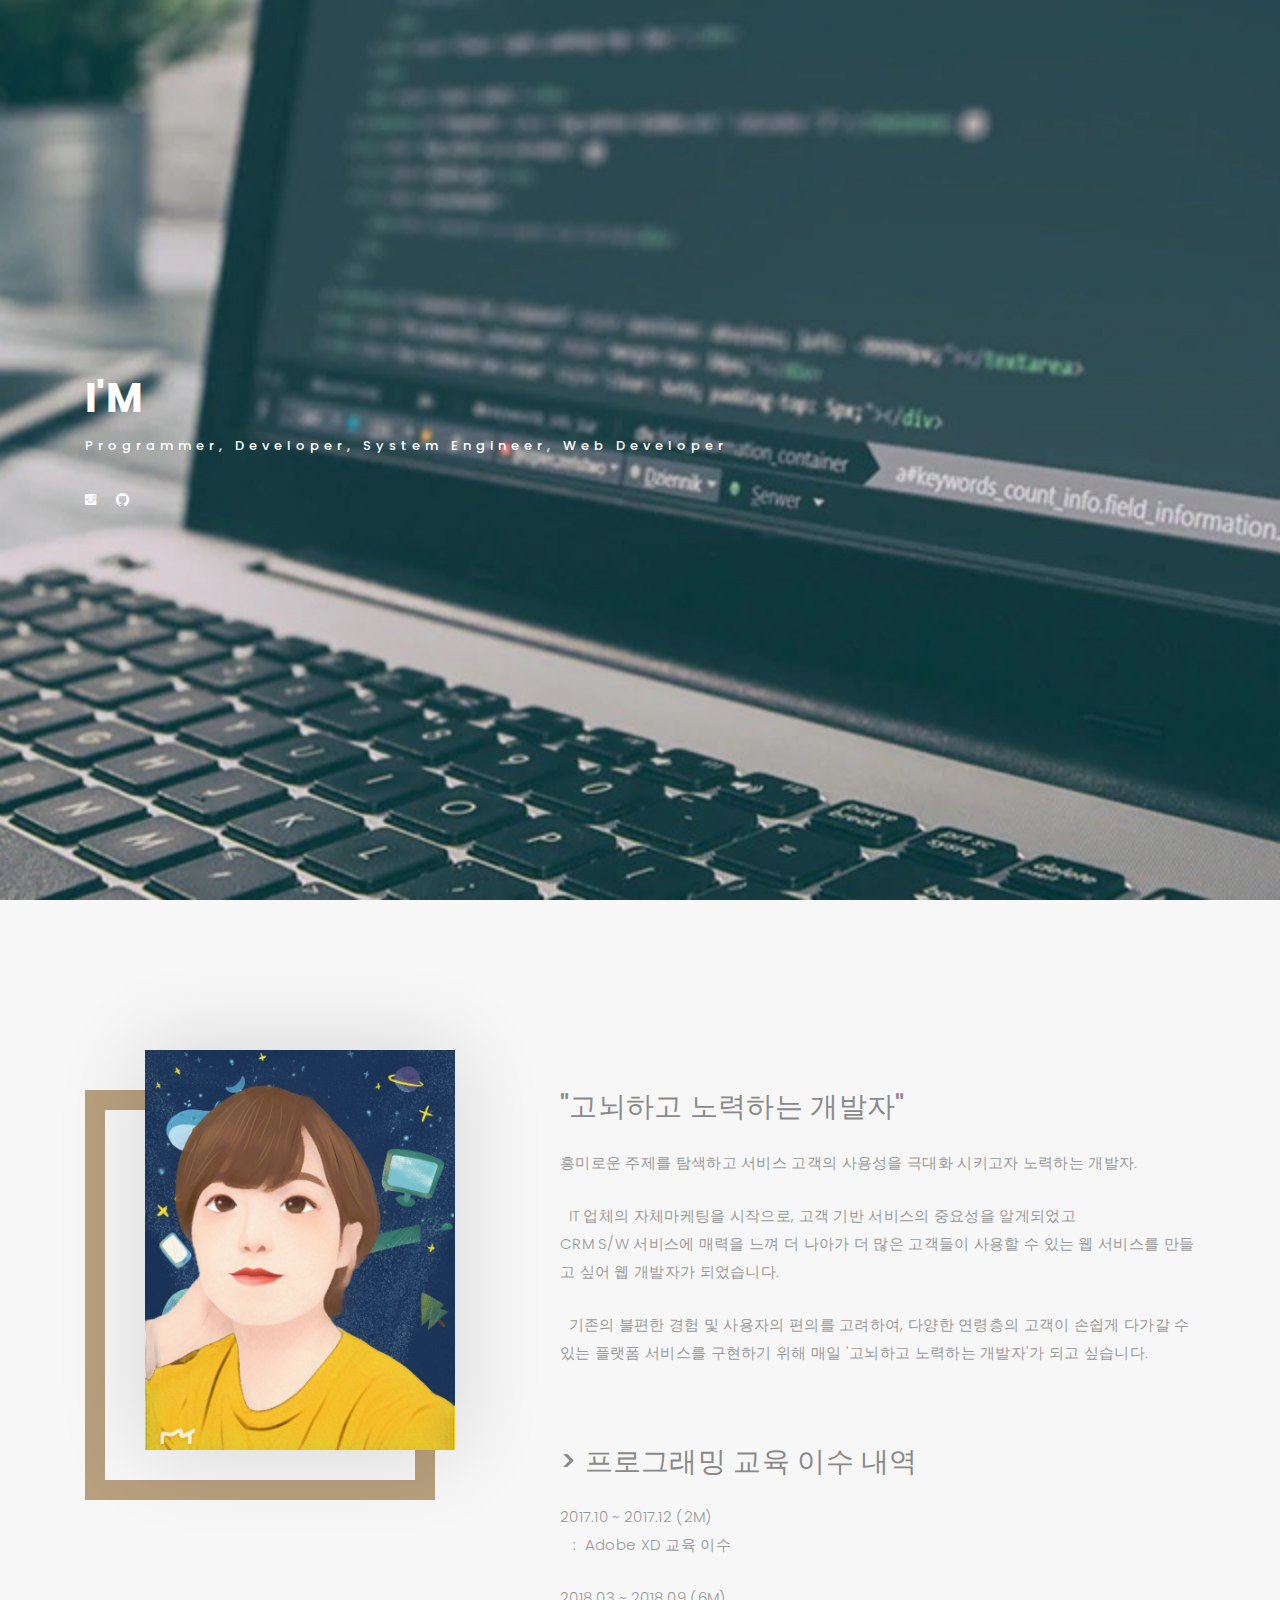
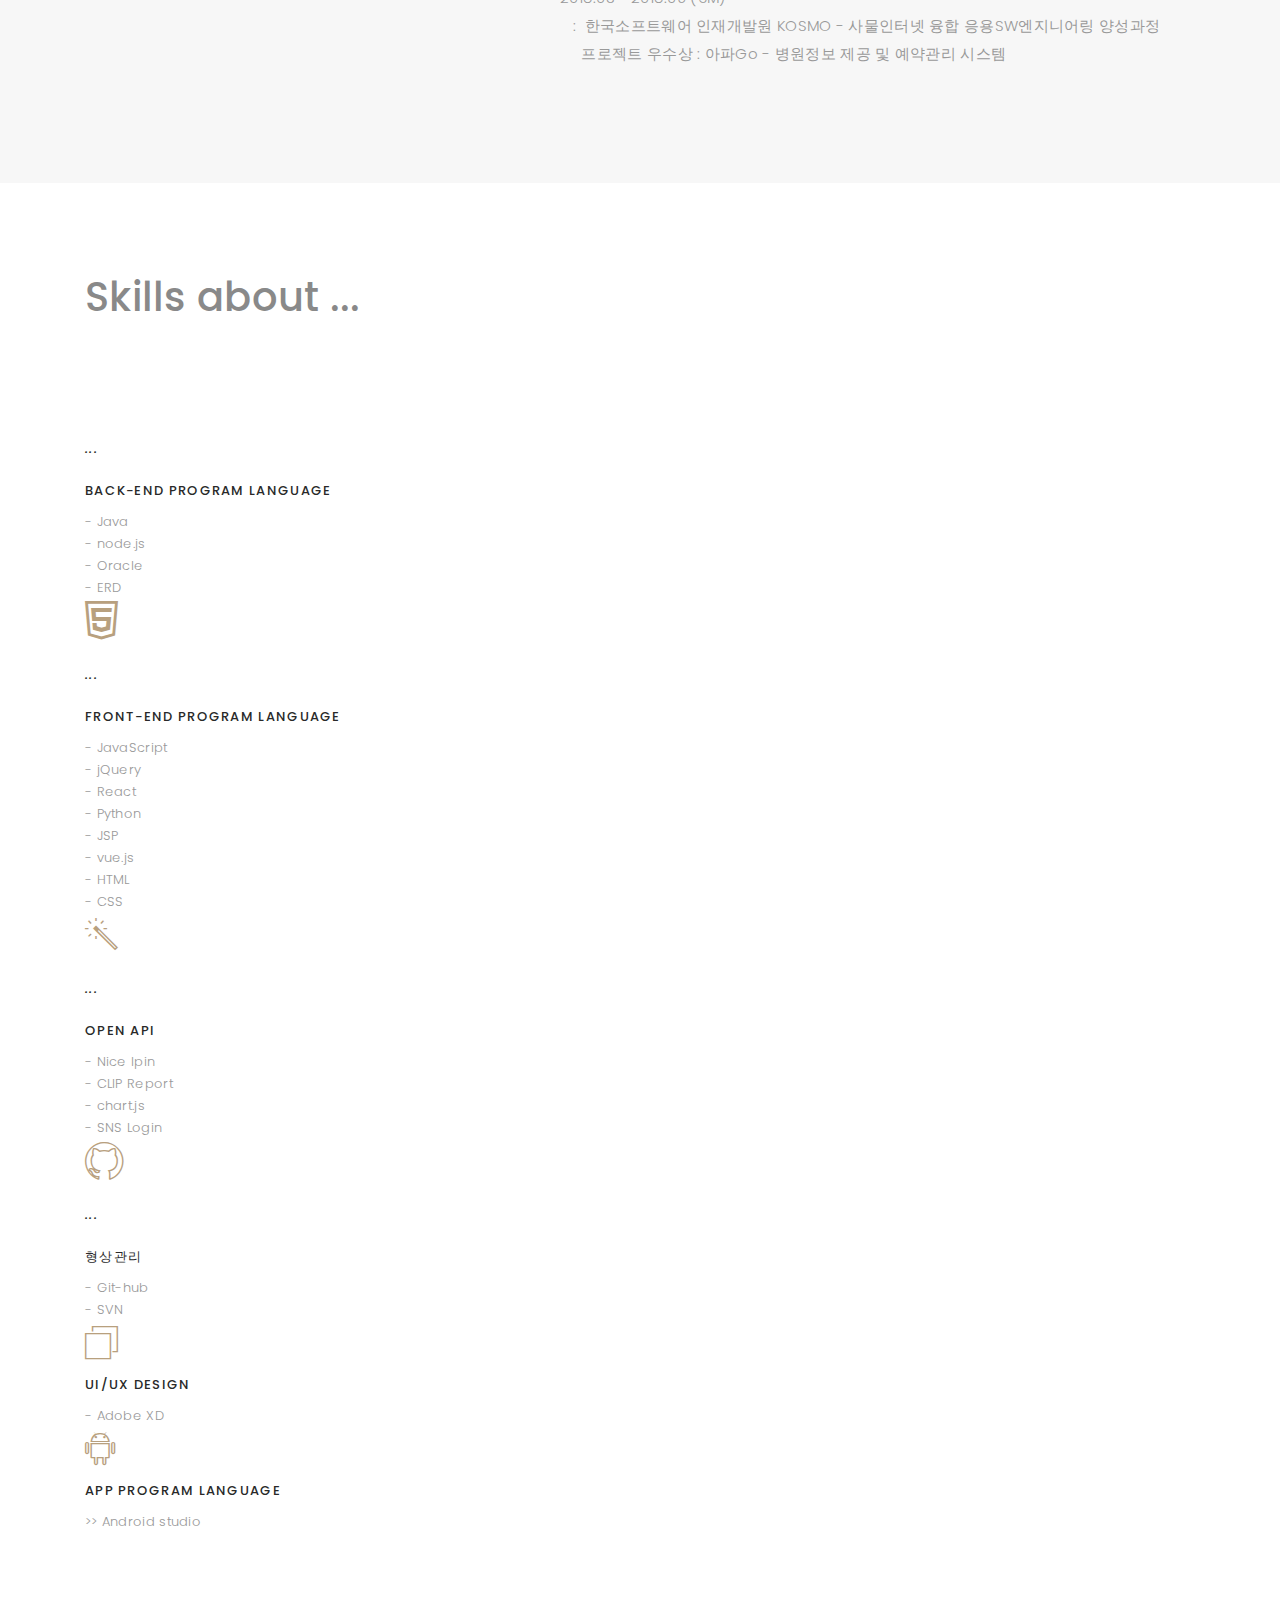
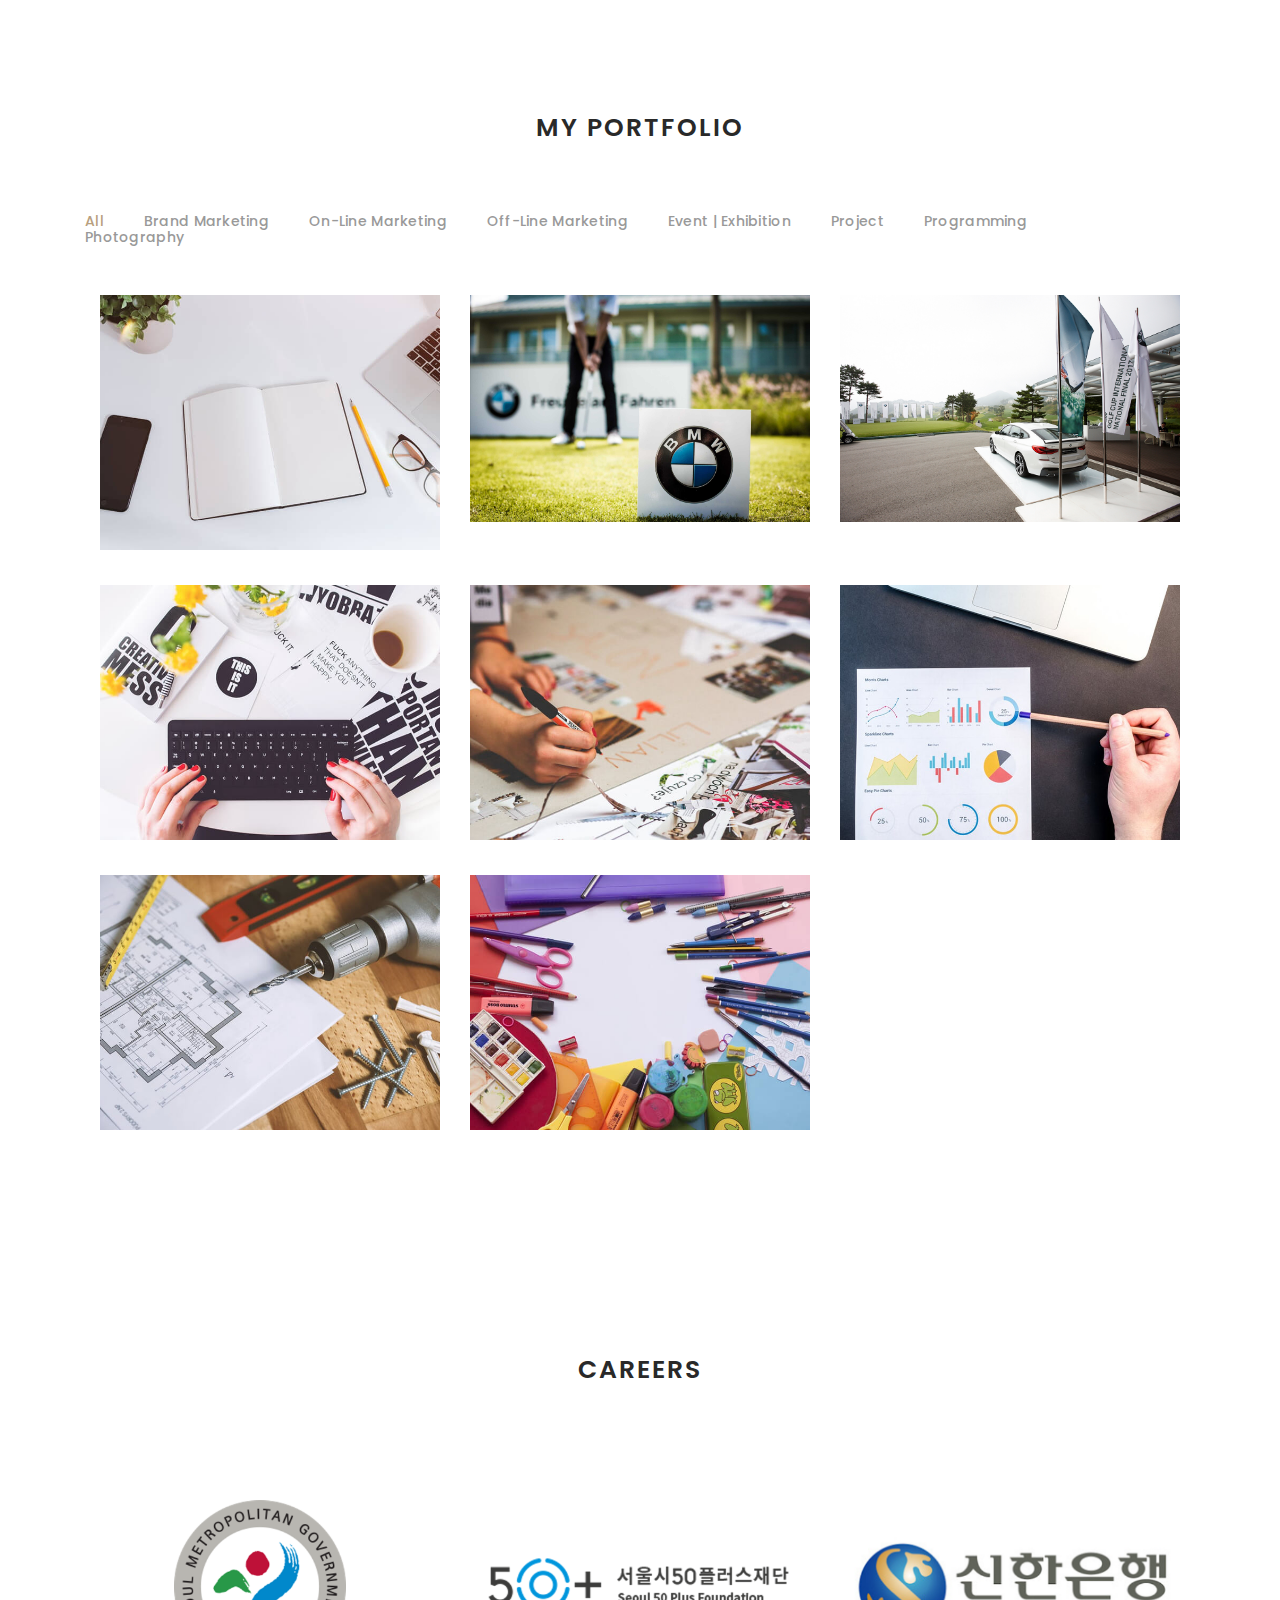
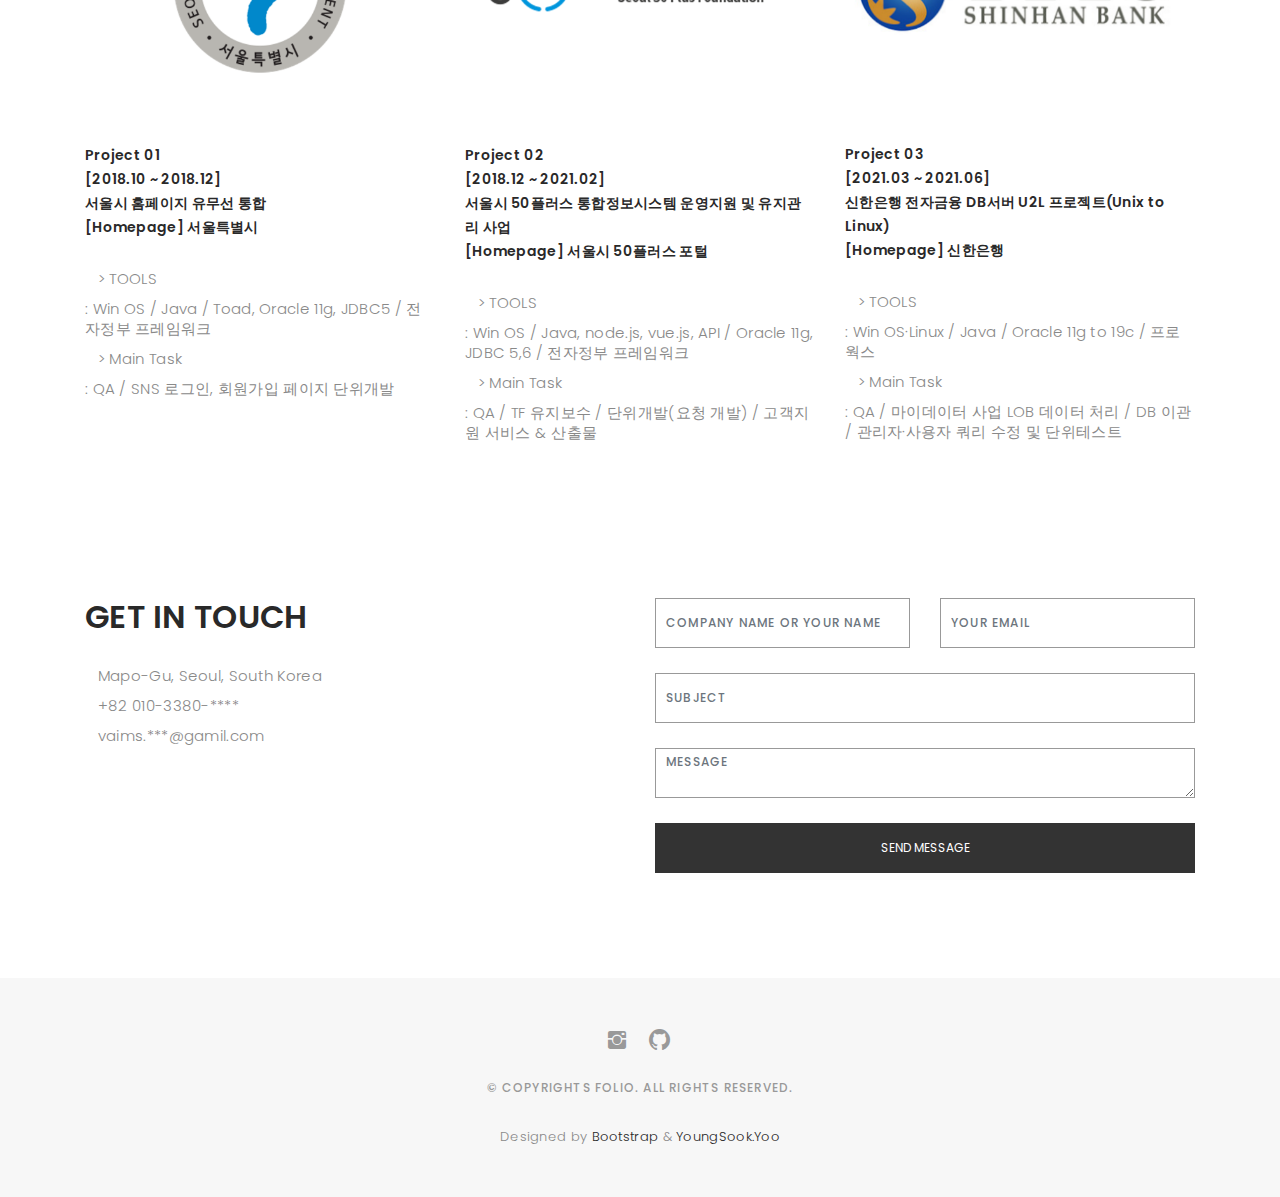
==== commit 6fe44312: "2022.04.16_13:55 - nav 태그 수정" ====
--- a/index.html
+++ b/index.html
@@ -40,7 +40,7 @@
 
   <!-- start section navbar -->
   <!-- ======= Header ======= -->
-  
+  <nav id="main-nav">
     <div class="row">
       <div class="container">
         <div class="logo">
@@ -81,7 +81,7 @@
         </nav>
       </div>
     </div>
-  
+  </nav>
   <!-- End section navbar -->
 
 
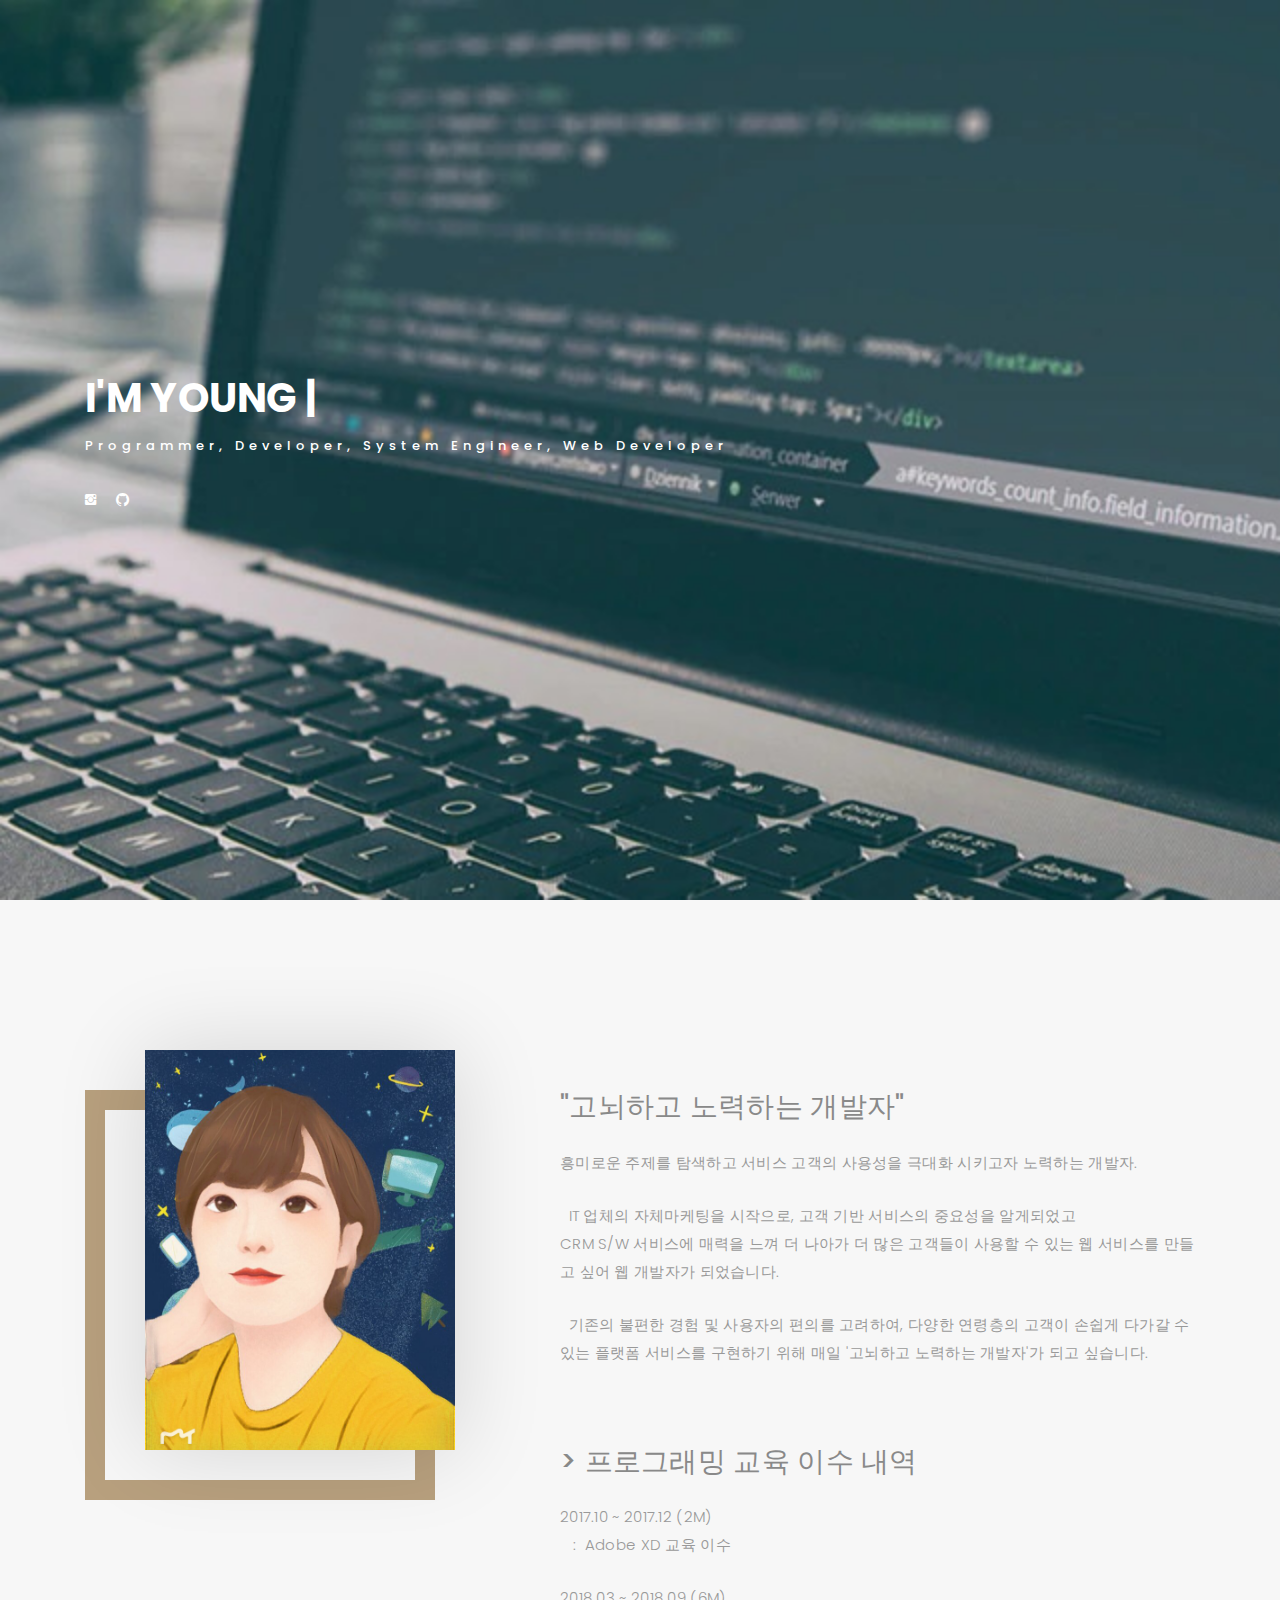
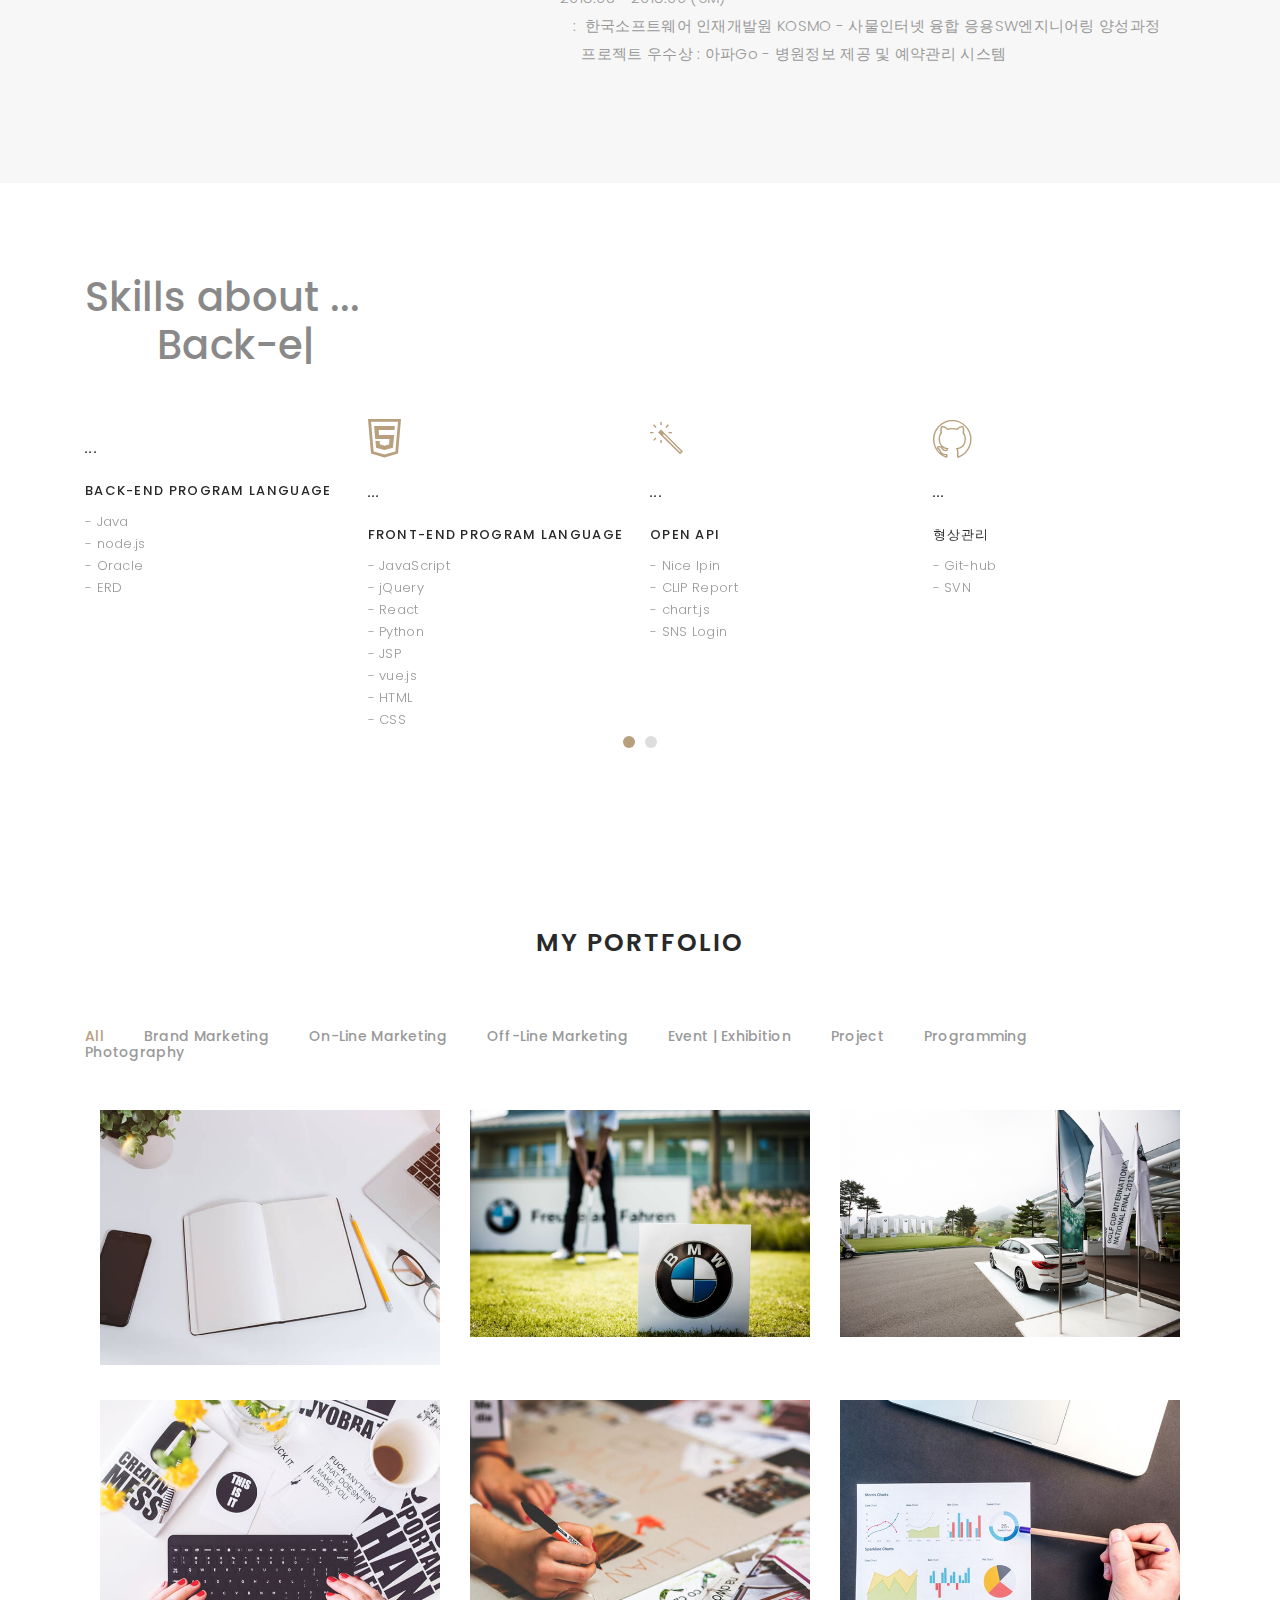
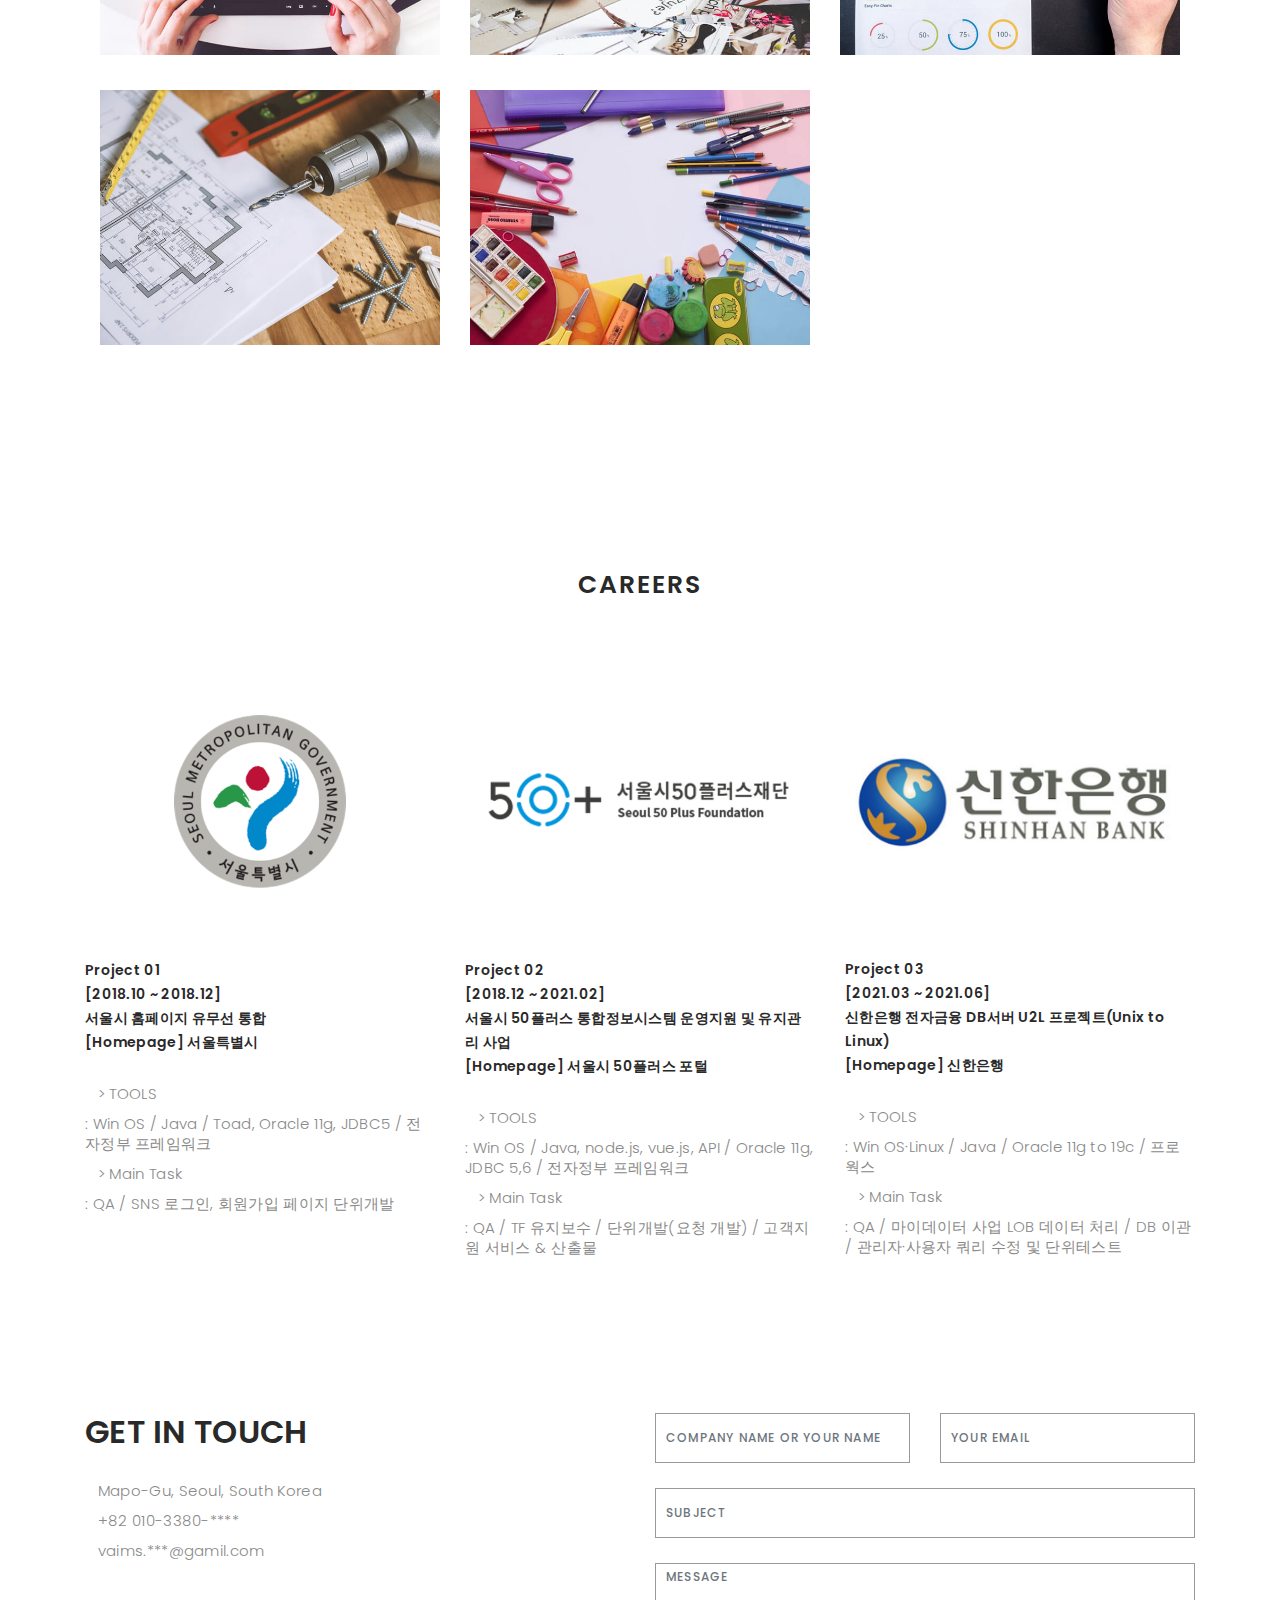
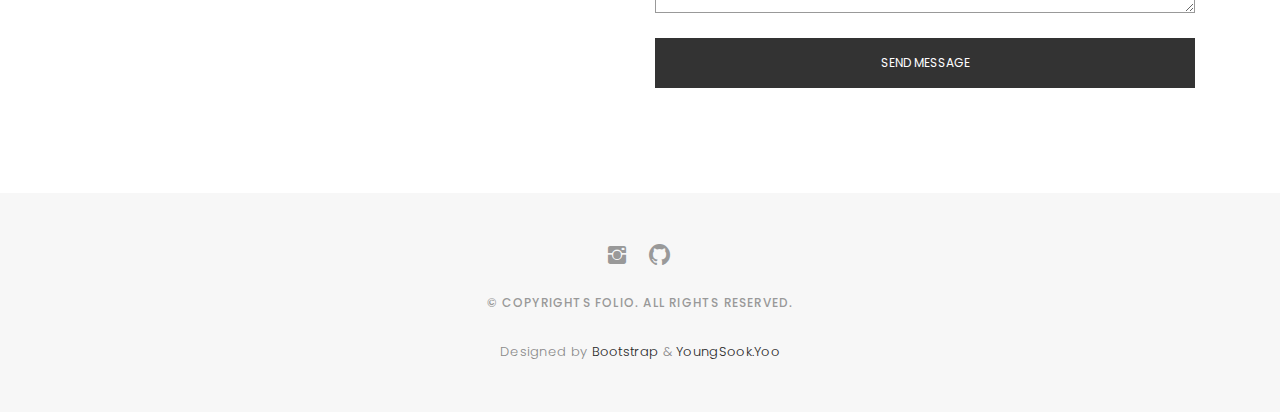
==== commit 6b0cee1c: "2022.04.16_14:05 - html 태그 수정" ====
--- a/index.html
+++ b/index.html
@@ -49,13 +49,13 @@
          <div class="responsive"><i data-icon="m" class="ion-navicon-round"></i></div>
         <nav id="navbar" class="navbar">
           <ul class="nav-menu list-unstyled">
-            <li><a href="#home" class="smoothScroll">Home | 홈</a></li>
-            <li><a href="#aboutme" class="smoothScroll">About me | 소개</a></li>
-            <li><a href="#skills" class="smoothScroll">Skills | 기술</a></li>
-            <li><a href="#portfolio" class="smoothScroll">Portfolio | 포트폴리오</a></li>
-            <li><a href="#careers" class="smoothScroll">Careers | 경력</a></li>
-            <li><a href="#contact" class="smoothScroll">Contact | 연락</a></li>
-            <li><a href="manager.do">Manager | 관리자</a></li>
+            <li><a href="#home"       class="nav-link scrollto active">Home | 홈</a></li>
+            <li><a href="#aboutme"    class="nav-link scrollto">About me | 소개</a></li>
+            <li><a href="#skils"      class="nav-link scrollto">Skills | 기술</a></li>
+            <li><a href="#portfolio"  class="nav-link scrollto">Portfolio | 포트폴리오</a></li>
+            <li><a href="#careers"    class="nav-link scrollto">Careers | 경력</a></li>
+            <li><a href="#contact"    class="nav-link scrollto">Contact | 연락</a></li>
+<!--             <li><a href="manager.do">Manager | 관리자</a></li> -->
             <li class="dropdown"><a href="manager.do"><span>Manager | 관리자</span> <i class="bi bi-chevron-down"></i></a>
               <ul>
                 <li><a href="manager_login.do">Manager Log-in | 관리자 로그인/아웃</a></li>
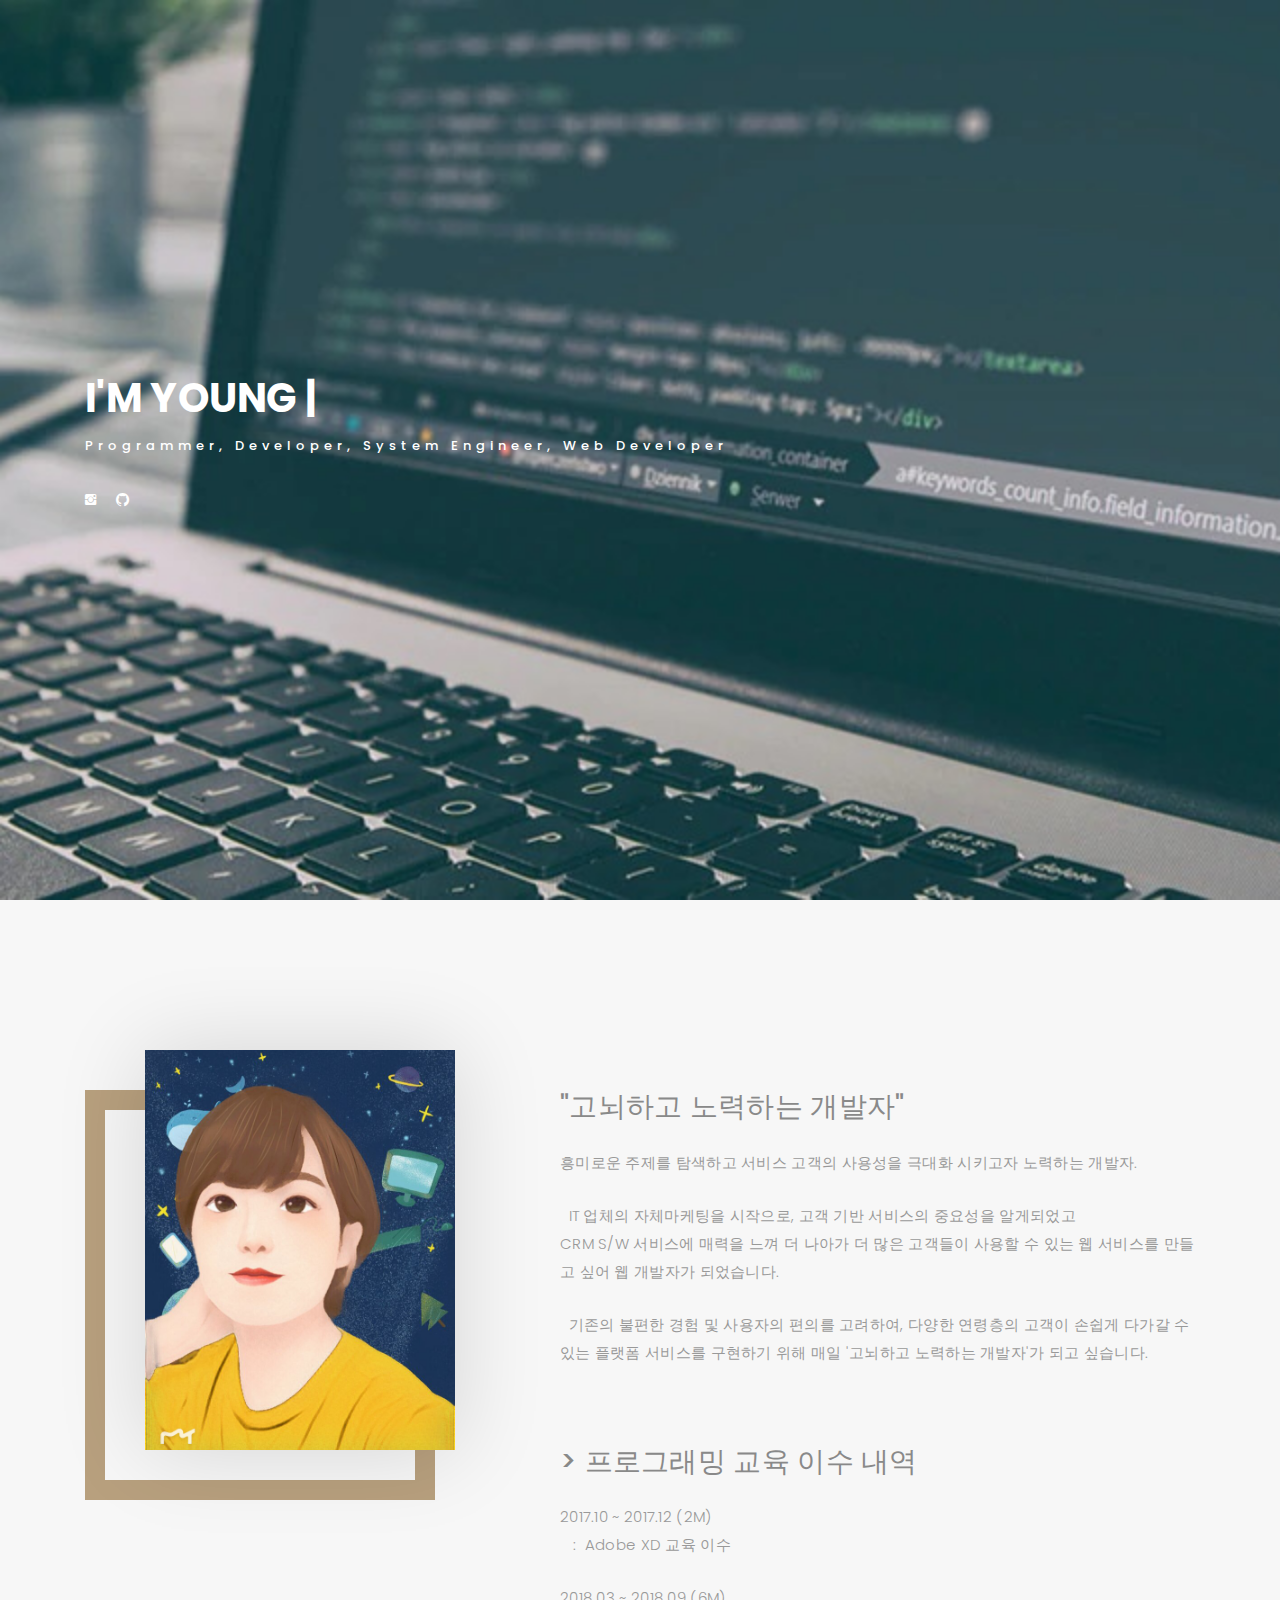
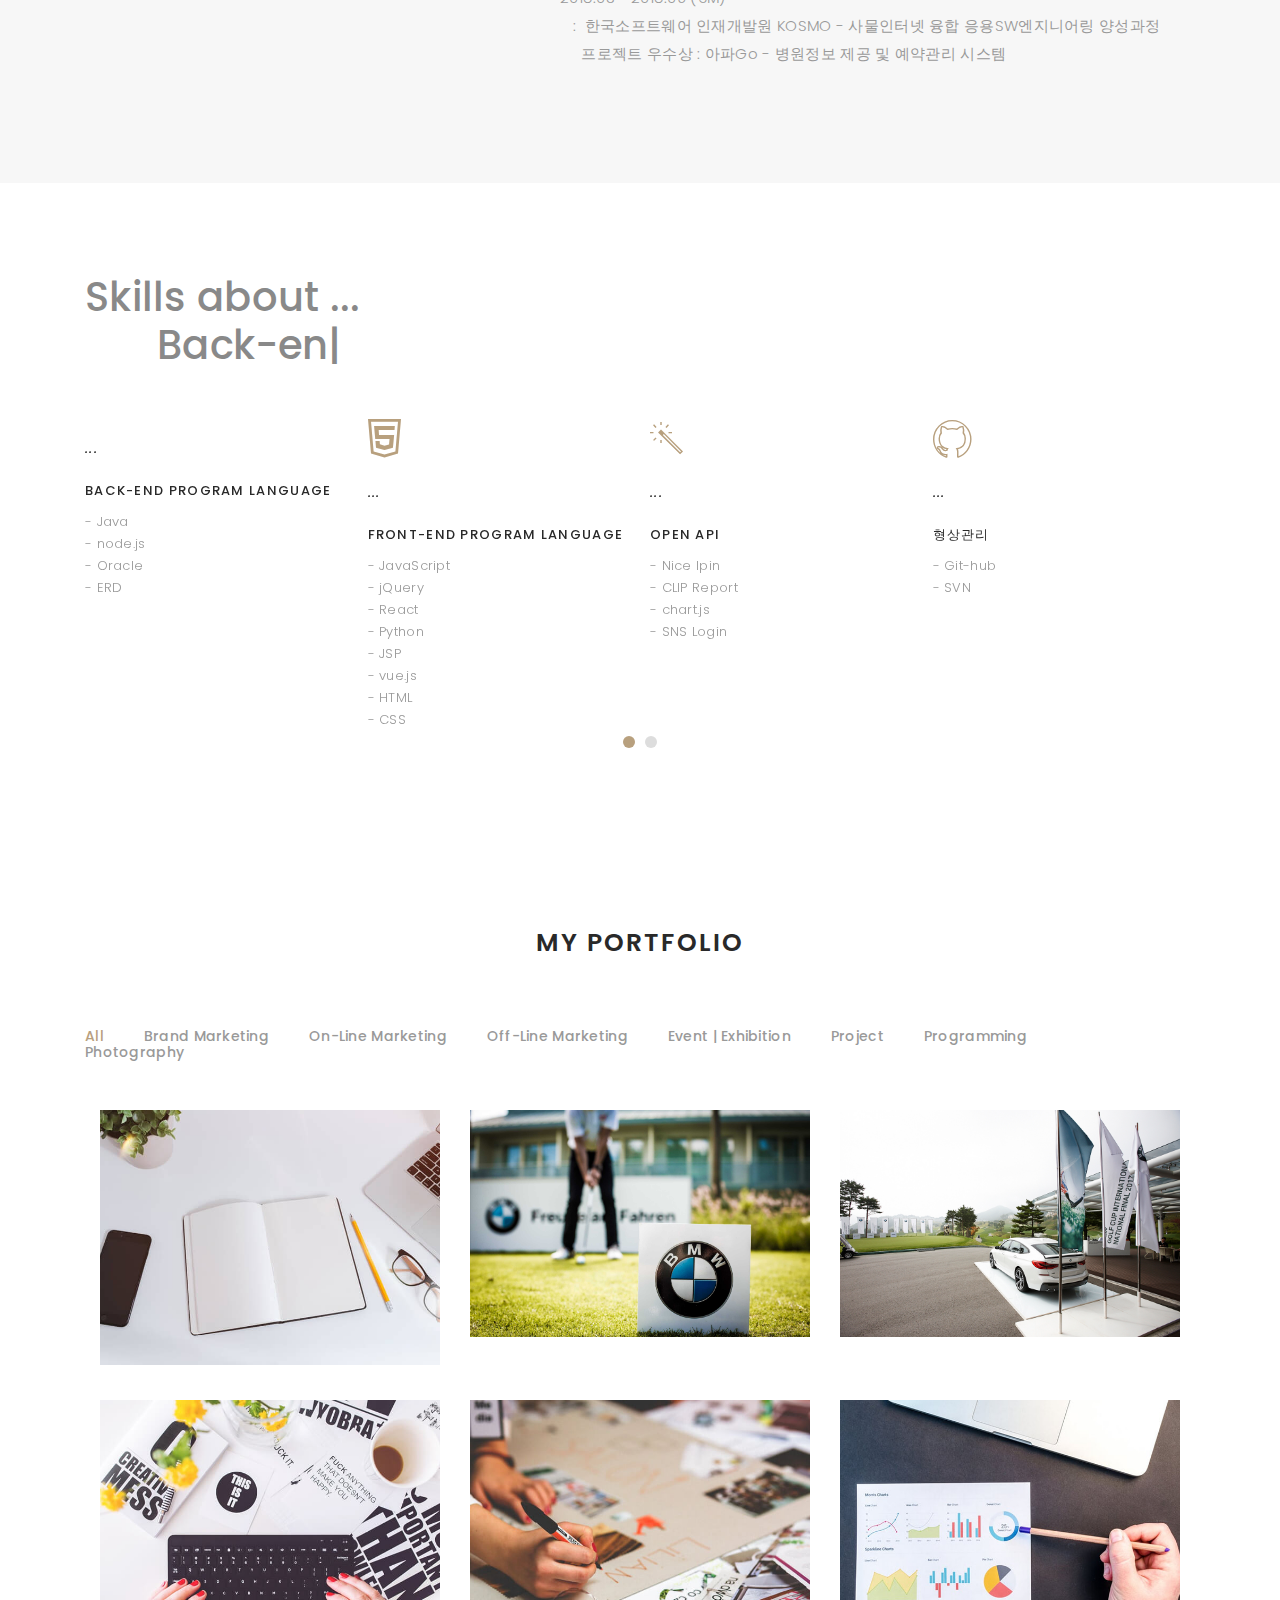
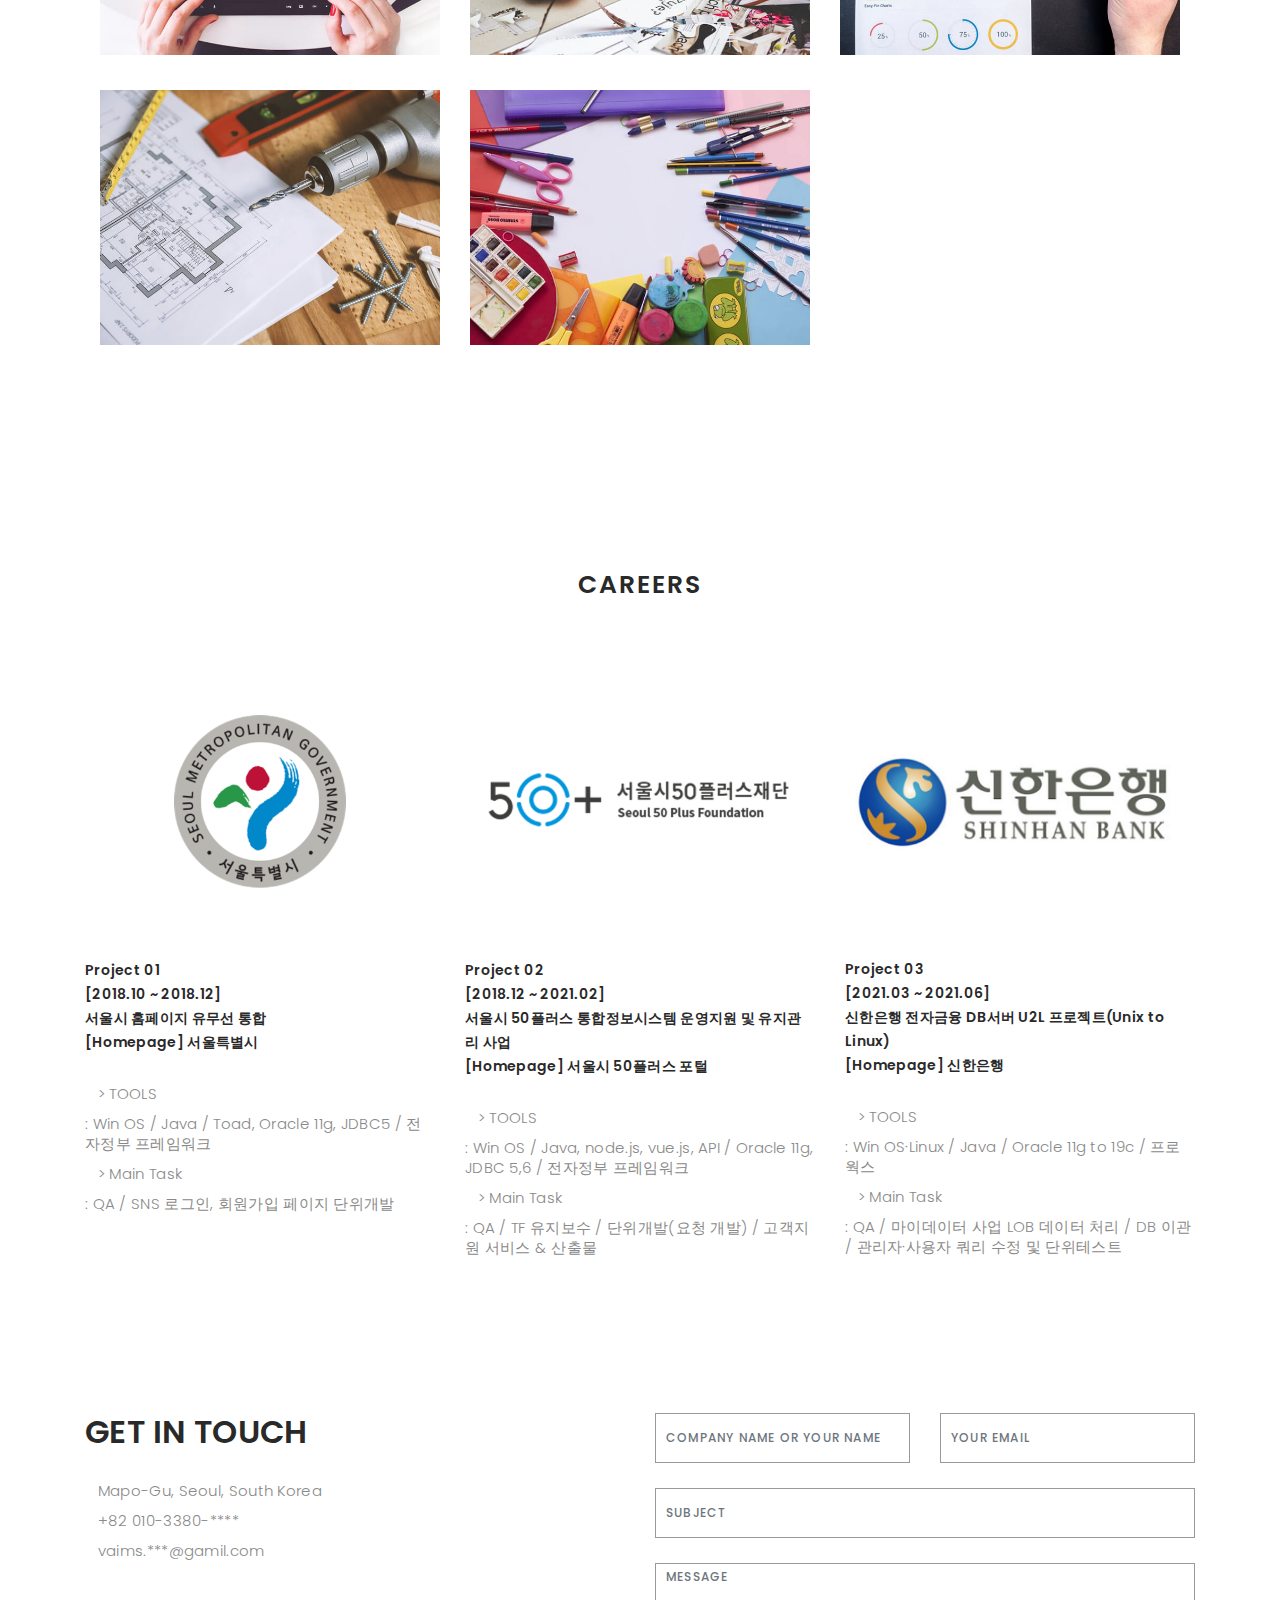
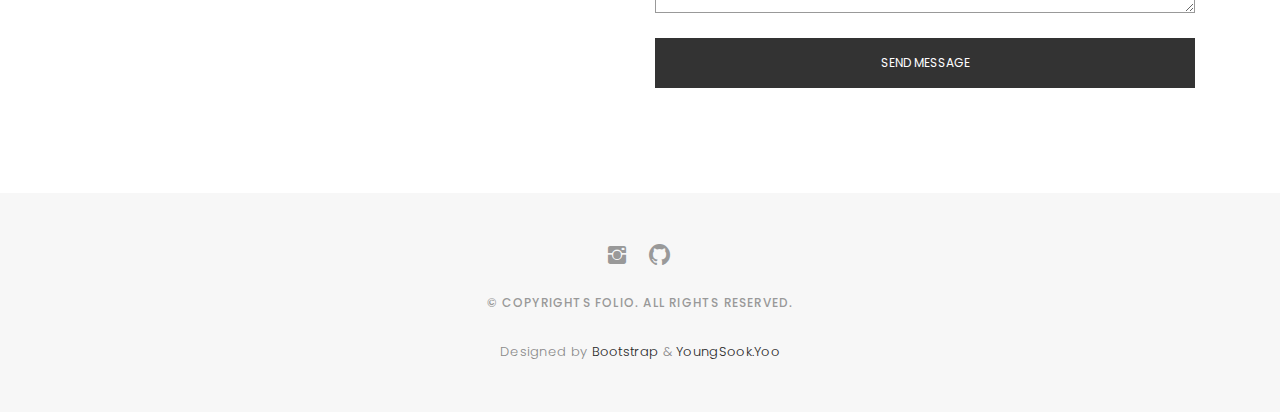
==== commit 2ddf30a6: "nav - smoothScroll" ====
--- a/index.html
+++ b/index.html
@@ -49,12 +49,12 @@
          <div class="responsive"><i data-icon="m" class="ion-navicon-round"></i></div>
         <nav id="navbar" class="navbar">
           <ul class="nav-menu list-unstyled">
-            <li><a href="#home"       class="nav-link scrollto active">Home | 홈</a></li>
-            <li><a href="#aboutme"    class="nav-link scrollto">About me | 소개</a></li>
-            <li><a href="#skils"      class="nav-link scrollto">Skills | 기술</a></li>
-            <li><a href="#portfolio"  class="nav-link scrollto">Portfolio | 포트폴리오</a></li>
-            <li><a href="#careers"    class="nav-link scrollto">Careers | 경력</a></li>
-            <li><a href="#contact"    class="nav-link scrollto">Contact | 연락</a></li>
+            <li><a href="#home"       class="smoothScroll">Home | 홈</a></li>
+            <li><a href="#aboutme"    class="smoothScroll">About me | 소개</a></li>
+            <li><a href="#skils"      class="smoothScroll">Skills | 기술</a></li>
+            <li><a href="#portfolio"  class="smoothScroll">Portfolio | 포트폴리오</a></li>
+            <li><a href="#careers"    class="smoothScroll">Careers | 경력</a></li>
+            <li><a href="#contact"    class="smoothScroll">Contact | 연락</a></li>
 <!--             <li><a href="manager.do">Manager | 관리자</a></li> -->
             <li class="dropdown"><a href="manager.do"><span>Manager | 관리자</span> <i class="bi bi-chevron-down"></i></a>
               <ul>
